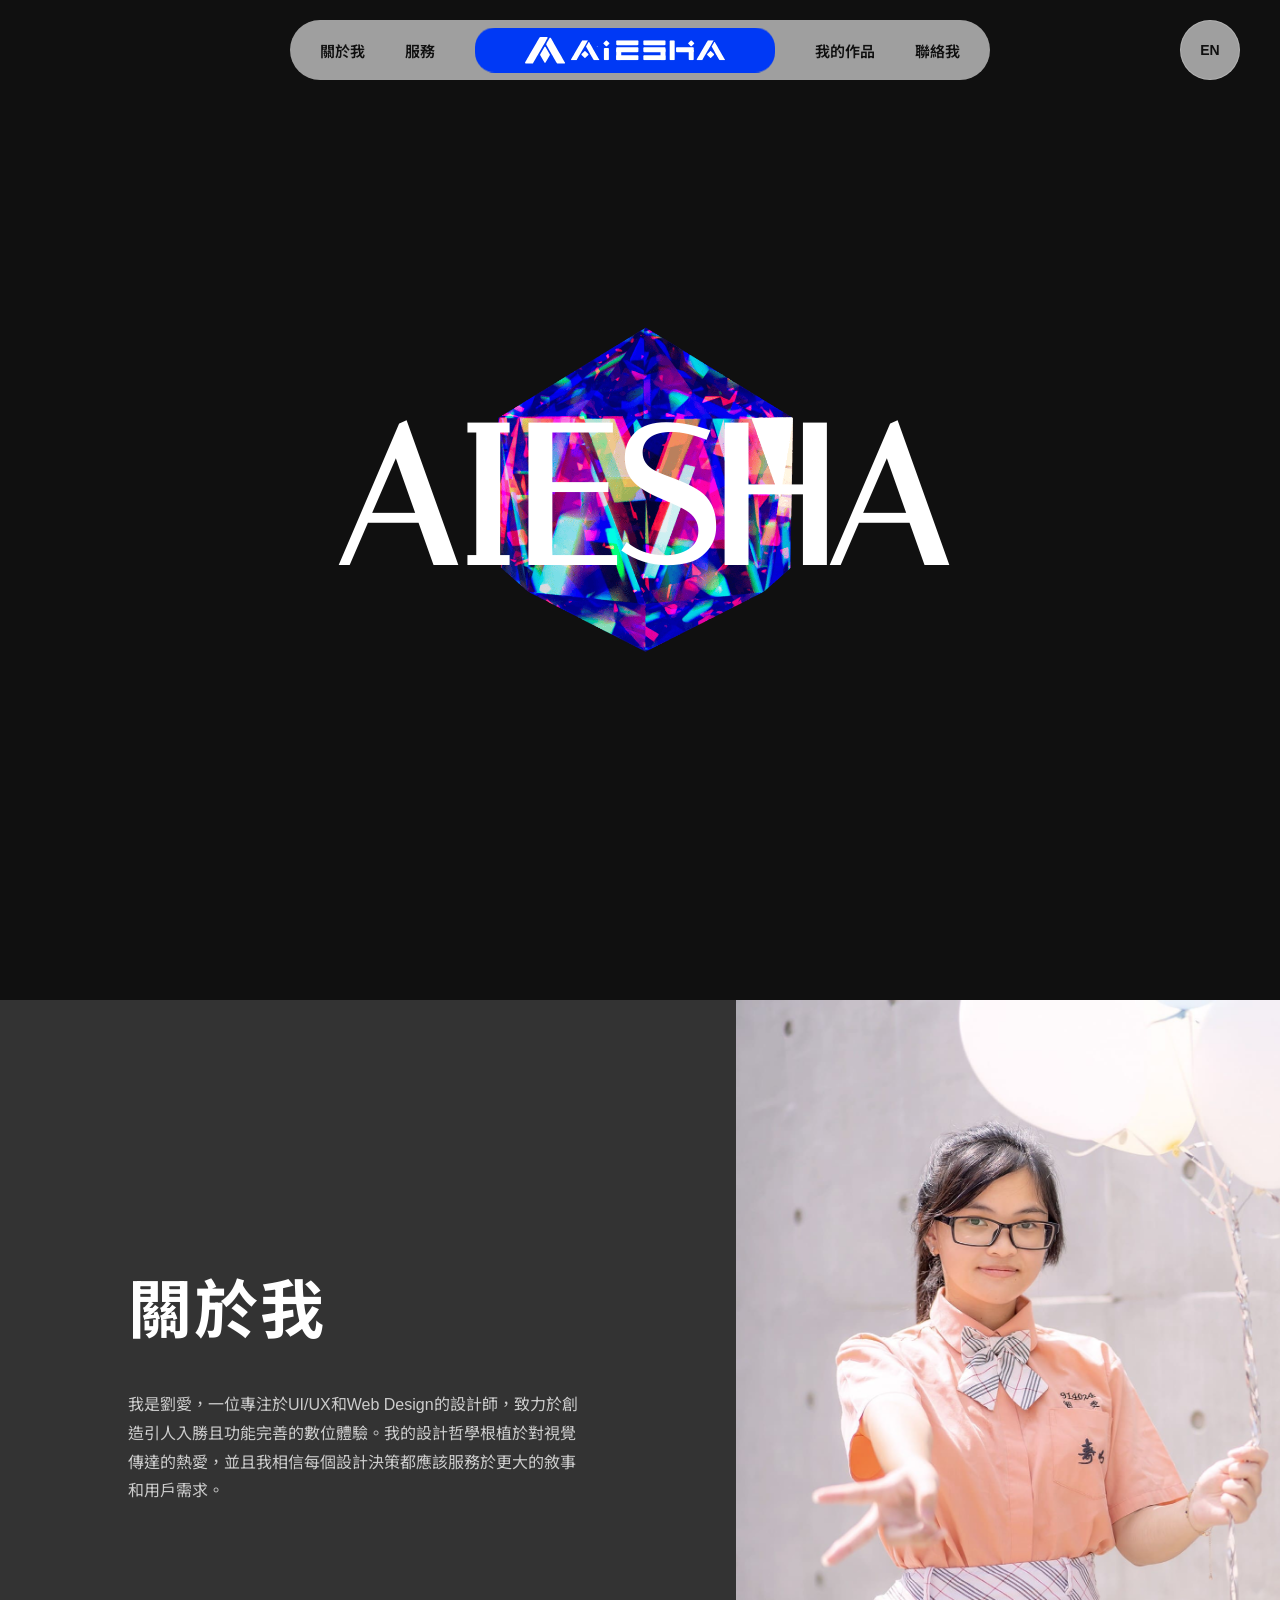
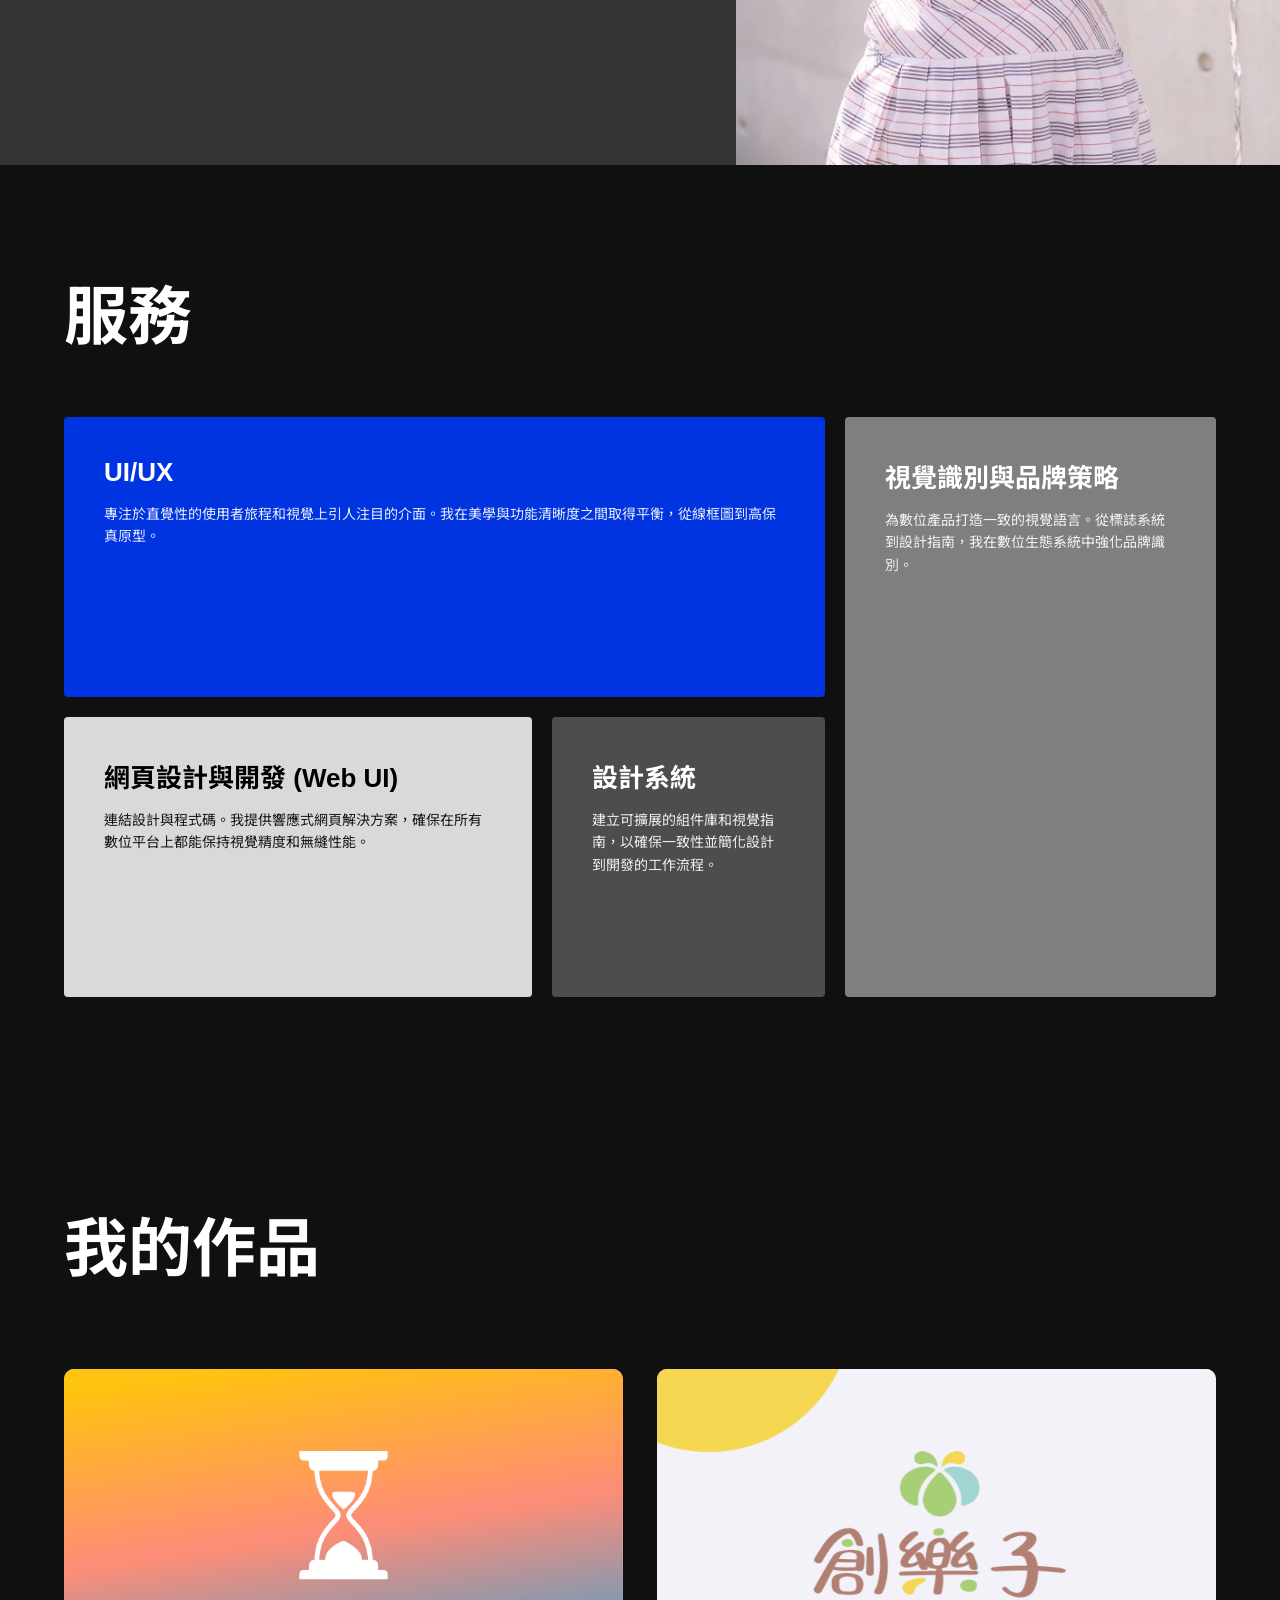
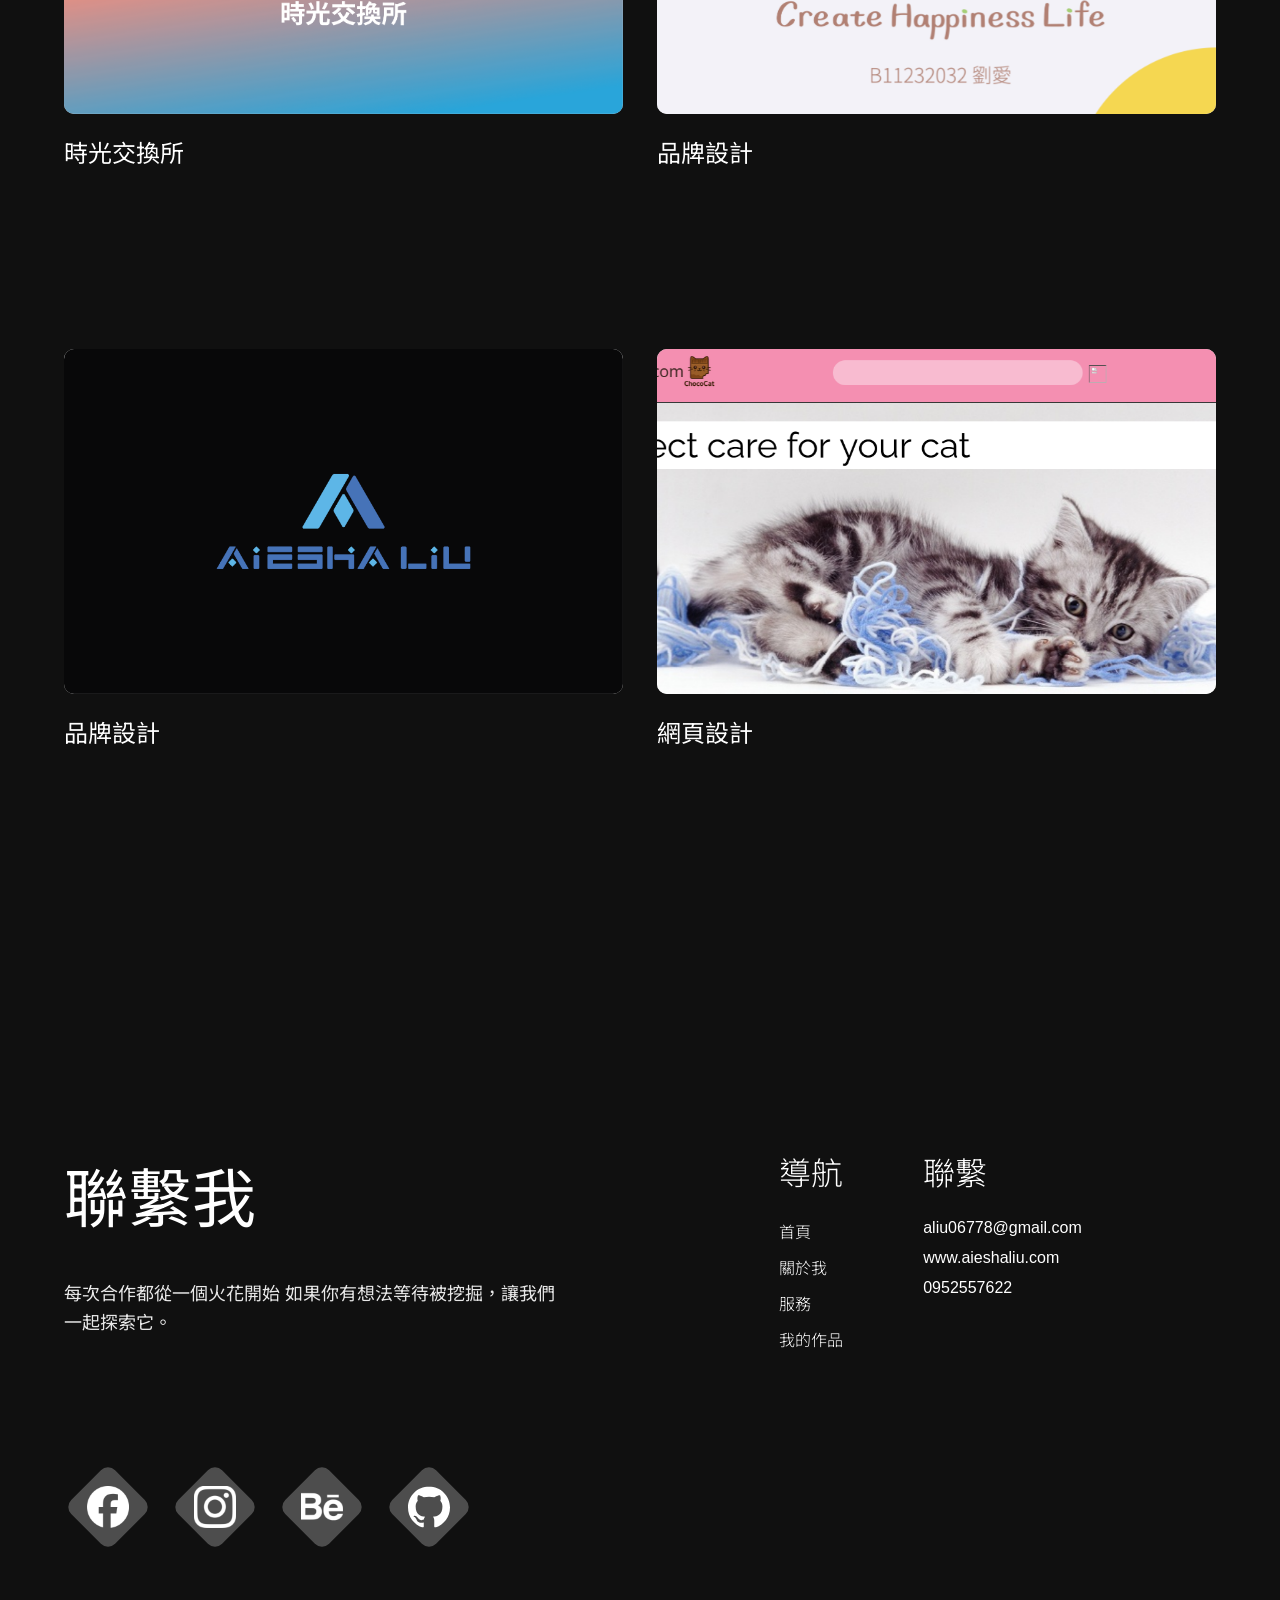
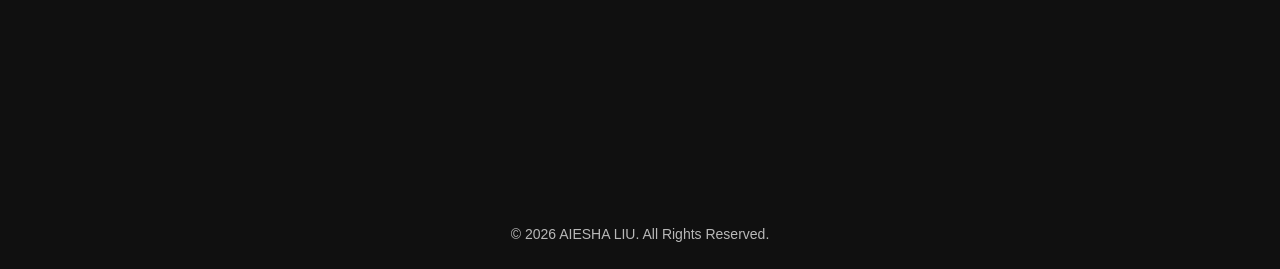
==== index.html @ 7120a10a "Progress Update 2026-03-06 Refined header layout and navigation structure.  Optimized language switc" ====
<!DOCTYPE html>
<html lang="zh-Hant">
<head>
    <meta charset="UTF-8">
    <meta name="viewport" content="width=device-width, initial-scale=1.0">
    <title>AIESHA | 個人作品集</title>
    <link rel="stylesheet" href="style.css">
    <link href="https://fonts.googleapis.com/css2?family=Italiana&display=swap" rel="stylesheet">
</head>
<body>

<header class="header-wrapper">
    <div class="navbar-container">
        <nav class="navbar">
            <div id="nav-indicator"></div>
            <div class="nav-group left">
                <a href="#about" class="nav-link lang-en">About Me</a>
                <a href="#about" class="nav-link lang-zh">關於我</a> 

                <a href="#service" class="nav-link lang-en">Service</a>
                <a href="#service" class="nav-link lang-zh">服務</a>
            </div>

            <div id="logo-button" class="nav-logo">
                <div class="logo-box">
                    <img src="assets/logo.svg" alt="AIESHA Logo" class="main-logo">
                </div>
            </div>
            <div class="nav-group right">
                <a href="#my-work" class="nav-link lang-en">My Work</a>
                <a href="#my-work" class="nav-link lang-zh">我的作品</a>

                <a href="#contact" class="nav-link lang-en">Contact</a>
                <a href="#contact" class="nav-link lang-zh">聯絡我</a>
            </div>
        </nav>
    </div>

</header>

    <div class="lang-btn-container">
        <button id="lang-switch" class="lang-btn">EN</button>
    </div>

    <section id="home" class="hero">
        <div class="hero-container">
            <div class="hero-image-wrapper">
            <video class="hero-img" autoplay loop muted playsinline poster="assets/01_1.0001.png">
                    <source src="assets/01_2.mp4" type="video/mp4">
                    您的瀏覽器不支援影片播放。
            </video>
        </div>
            <h1 class="hero-title">AIESHA</h1>
        </div>
    </section>

<section id="about" class="about-section">
    <div class="about-container">
        <div class="about-content">
            <h2 class="about-title">
                <span class="lang-zh">關於我</span>
                <span class="lang-en">About Me</span>
            </h2>
            <p class="about-description">
                <span class="lang-zh">
                    我是劉愛，一位專注於UI/UX和Web Design的設計師，致力於創造引人入勝且功能完善的數位體驗。我的設計哲學根植於對視覺傳達的熱愛，並且我相信每個設計決策都應該服務於更大的敘事和用戶需求。
                </span>
                <span class="lang-en">
                With a background in Visual Communication, I view design as a process of excavation: uncovering clarity and potential layer by layer. I specialize in bridging the gap between aesthetics and digital functionality. My focus lies in UI/UX and Web Design, where I leverage my visual expertise to transform complex ideas into intuitive, interactive, and meaningful digital experiences.
                </span>
            </p>
        </div>
        
        <div class="about-image">
            <img src="assets/portrait.jpg" alt="Aiesha Portrait">
        </div>
    </div>
</section>

<section id="service" class="service-section">
    <div class="service-container">
        <h2 class="service-main-title lang-en">SERVICE</h2>
        <h2 class="service-main-title lang-zh">服務</h2>

        <div class="service-grid">
            <div class="service-card card-blue">
                <h3 class="lang-en">UI/UX</h3>
                <h3 class="lang-zh">UI/UX</h3>
                <p class="lang-en">Focusing on intuitive user journeys and visually striking interfaces. I balance aesthetics with functional clarity, moving from wireframes to high-fidelity prototypes.</p>
                <p class="lang-zh">專注於直覺性的使用者旅程和視覺上引人注目的介面。我在美學與功能清晰度之間取得平衡，從線框圖到高保真原型。</p>
            </div>

            <div class="service-card card-tall-gray">
                <h3 class="lang-en">Visual Identity & Brand Strategy</h3>
                <h3 class="lang-zh">視覺識別與品牌策略</h3>
                <p class="lang-en">Crafting cohesive visual languages for digital products. From logo systems to design guides, I strengthen brand identity within the digital ecosystem.</p>
                <p class="lang-zh">為數位產品打造一致的視覺語言。從標誌系統到設計指南，我在數位生態系統中強化品牌識別。</p>
            </div>

            <div class="service-card card-light-gray">
                <h3 class="lang-en">Web Design & Development (Web UI)</h3>
                <h3 class="lang-zh">網頁設計與開發 (Web UI)</h3>
                <p class="lang-en">Bridging design and code. I provide responsive web solutions that ensure visual precision and seamless performance across all digital platforms.</p>
                <p class="lang-zh">連結設計與程式碼。我提供響應式網頁解決方案，確保在所有數位平台上都能保持視覺精度和無縫性能。</p>
            </div>

            <div class="service-card card-dark-gray">
                <h3 class="lang-en">Design Systems</h3>
                <h3 class="lang-zh">設計系統</h3>
                <p class="lang-en">Building scalable component libraries and visual guides to ensure consistency and streamline design-to-development workflows.</p>
                <p class="lang-zh">建立可擴展的組件庫和視覺指南，以確保一致性並簡化設計到開發的工作流程。</p>
            </div>
        </div>
    </div>
</section>

    <section id="my-work" class="work-section">
    <div class="work-container">
        <h2 class="work-main-title lang-en">MY WORK</h2>
        <h2 class="work-main-title lang-zh">我的作品</h2>

    <div class="work-grid">
        <div class="work-item">
            <a href="project-detail.html" class="work-link">
                <div class="work-image-box">
                    <img src="assets/p_1/project1.png" alt="Project 1">
                    <div class="work-overlay lang-en">View Project</div>
                    <div class="work-overlay lang-zh">查看項目</div>
                </div>
            </a>
            <p class="work-info lang-en">(EN)</p>
            <p class="work-info lang-zh">時光交換所</p>
        </div>

        <div class="work-item">
            <a href="project-detail-2.html" class="work-link">
                <div class="work-image-box">
                    <img src="assets/p_2/project2.png" alt="Project 2">
                    <div class="work-overlay lang-en">View Project</div>
                    <div class="work-overlay lang-zh">查看項目</div>
                </div>
            </a>
            <p class="work-info lang-en">Brand Design</p>
            <p class="work-info lang-zh">品牌設計</p>
        </div>

        <div class="work-item">
            <a href="project-detail-3.html" class="work-link">
                <div class="work-image-box">
                    <img src="assets/p_3/project3.png" alt="Project 3">
                    <div class="work-overlay lang-en">View Project</div>
                    <div class="work-overlay lang-zh">查看項目</div>
                </div>
            </a>
            <p class="work-info lang-en">Brand Design</p>
            <p class="work-info lang-zh">品牌設計</p>
        </div>

        <div class="work-item">
            <a href="project-detail-4.html" class="work-link">
                <div class="work-image-box">
                    <img src="assets/chococat/project4.png" alt="Project 4">
                    <div class="work-overlay lang-en">View Project</div>
                    <div class="work-overlay lang-zh">查看項目</div>
                </div>
            </a>
            <p class="work-info lang-en">Web Design</p>
            <p class="work-info lang-zh">網頁設計</p>
        </div>
    
    </div>

        <div class="see-more-container">
            <a href="my-work.html" class="see-more-btn lang-en">See More</a>
            <a href="my-work.html" class="see-more-btn lang-zh">查看更多</a>
        </div>
    </div>
</section>

<section class="contact-section" id="contact">
    <div class="contact-container">
        <div class="contact-main">
            <h2 class="contact-title lang-en">CONTACT ME</h2>
            <h2 class="contact-title lang-zh">聯繫我</h2>
            <p class="contact-spark lang-en">
                Every collaboration begins with a spark
                if you have an idea waiting to be unearthed, let’s explore it together.
            </p>
            <p class="contact-spark lang-zh">
            每次合作都從一個火花開始
            如果你有想法等待被挖掘，讓我們一起探索它。
            </p>
        </div>

        <div class="contact-info-grid">
            <div class="info-group">
                <h3 class="lang-en">Navigation</h3>
                <h3 class="lang-zh">導航</h3>
                <ul>
                    <li><a href="#home" class="lang-en">Home</a></li>
                    <li><a href="#home" class="lang-zh">首頁</a></li>
                    <li><a href="#about" class="lang-en">About Me</a></li>
                    <li><a href="#about" class="lang-zh">關於我</a></li>
                    <li><a href="#service" class="lang-en">Services</a></li>
                    <li><a href="#service" class="lang-zh">服務</a></li>
                    <li><a href="#my-work" class="lang-en">My Work</a></li>
                    <li><a href="#my-work" class="lang-zh">我的作品</a></li>
                </ul>
            </div>
            <div class="info-group">
                <h3 class="lang-en">Contact</h3>
                <h3 class="lang-zh">聯繫</h3>
                <p>aliu06778@gmail.com</p>
                <p>www.aieshaliu.com</p>
                <p>0952557622</p>
            </div>
        </div>

        <div class="social-icons">
            <a href="https://www.facebook.com/liu.aiesha" target="_blank" rel="noopener noreferrer" class="social-item">
                <div class="diamond-bg"></div>
                <img src="assets/fb-icon.svg" alt="FB">
            </a>
            <a href="https://www.instagram.com/lulumin08112005/" target="_blank" rel="noopener noreferrer" class="social-item">
                <div class="diamond-bg"></div>
                <img src="assets/ig-icon.svg" alt="IG">
            </a>
            <a href="https://www.behance.net/aliu06778ceef" target="_blank" rel="noopener noreferrer" class="social-item">
                <div class="diamond-bg"></div>
                <img src="assets/behance-icon.svg" alt="Behance">
            </a>
            <a href="https://github.com/lulumin3327" target="_blank" rel="noopener noreferrer" class="social-item">
                <div class="diamond-bg"></div>
                <img src="assets/github-icon.svg" alt="GitHub">
            </a>
        </div>
    </div> </section>

<footer class="footer-section">
    <div class="footer-content">
        <p>© 2026 AIESHA LIU. All Rights Reserved.</p>
    </div>
</footer>

<script src="script.js"></script>

<link href="https://fonts.googleapis.com/css2?family=Italiana&family=Noto+Sans+TC:wght@400;700&display=swap" rel="stylesheet">

</body>
</html>
---- style.css ----
/* 基礎重設 */
* {
    margin: 0;
    padding: 0;
    box-sizing: border-box;
}

body {
    background-color: #101010;
    font-family: 'Arial', 'Noto Sans TC', sans-serif;
    overflow-x: hidden;
}

h2{
    font-size: 48px; /* 修改為你想要的大小 */
    color: white;
    padding: 40px 0;
    font-family: 'Italiana', 'Noto Sans TC', serif;
    text-transform: uppercase; /* 視需求決定是否轉為大寫 */
}

/* 1. 基礎語言隱藏（加上 !important 確保不被後續 layout 影響） */
.lang-en, .lang-zh { 
    display: none !important; 
}

/* 2. 預設模式（非英文模式）：顯示中文 */
body:not(.en-mode) .lang-zh { 
    display: block !important; 
}
/* 如果是 flex 容器（如 overlay），需特別指定 */
body:not(.en-mode) .work-overlay.lang-zh { 
    display: flex !important; 
}

/* 3. 英文模式：顯示英文 */
body.en-mode .lang-en { 
    display: block !important; 
}
/* 如果是 flex 容器（如 overlay），需特別指定 */
body.en-mode .work-overlay.lang-en { 
    display: flex !important; 
}

/* Header 樣式 */
.navbar {
    position: relative;
    display: flex;
    align-items: center;
    justify-content: space-between; /* 改為兩端對齊 */
    width: 100%;
    padding: 0 20px;
}

/* 讓整體 header 區域固定在頂部 */
.header-wrapper {
    position: fixed;
    top: 20px;
    left: 0;
    width: 100%;
    z-index: 1000;
    pointer-events: none; /* 讓容器不阻擋下方點擊，內層元件再開回來 */
    display: flex;
    justify-content: center; /* 讓主選單置中 */
    align-items: center;
    padding: 0 40px; /* 左右留間距 */
}

/* 主選單容器 */
.navbar-container {
    pointer-events: auto; /* 開啟點擊 */
    width: fit-content; /* 寬度根據內容自適應 */
    min-width: 700px;   /* 設定一個最小寬度防止太擠 */
    max-width: 900px;
    height: 60px;
    background: rgba(255, 255, 255, 0.6);
    backdrop-filter: blur(15px);
    -webkit-backdrop-filter: blur(15px);
    border-radius: 30px;
    display: flex;
    justify-content: center;
    align-items: center;
}

.nav-group {
    display: flex;
    align-items: center;
    gap: 20px
}

.nav-group.right {
    justify-content: center; /* 右側組靠中間對齊 */
}

.nav-group.left {
    justify-content: center; 
}

.nav-link, .logo-text {
    position: relative;
    z-index: 5; /* 提高層級，確保在藍色塊上面 */
    text-decoration: none;
    font-size: 15px;
    font-weight: 600;
    color: #101010; /* 預設為黑色 */
    transition: color 0.3s ease;
    white-space: nowrap;
    min-width: fit-content;
}

/* 修正文字偏上的問題 */
.nav-link {
    display: inline-flex;
    align-items: center;
    padding: 0 10px;      /* 增加一點點點擊範圍 */
    position: relative;
    z-index: 5;
    transition: color 0.3s ease, width 0.3s ease;
}

/*logo*/
/* 修正 LOGO 容器 */
.nav-logo {
    cursor: pointer;
    position: relative;
    padding: 0 40px;
    z-index: 2;
    display: flex;
    align-items: center;
    justify-content: center;
    flex: 0 0 auto; /* LOGO 不伸縮 */
}

.logo-text {
    font-family: 'Italiana', serif;
    color: white;
    font-size: 20px;
    z-index: 2;
    position: relative;
}

.logo-box {
    display: flex;
    align-items: center;
    justify-content: center;
}

.main-logo {
    width: 200px;  
    height: auto;  
    display: block;
    position: relative;
    z-index: 3;
    /* 預設維持深色或原本顏色 */
    filter: brightness(0) saturate(100%) invert(16%) sepia(89%) saturate(6053%) hue-rotate(231deg) brightness(98%) contrast(105%);
    transition: all 0.3s ease;
}

/* Active 狀態：維持純白 */
#logo-button.active .main-logo {
    filter: brightness(0) invert(1) !important; /* 變白色 */
}

/* 滑動長方形 (Selected Indicator) */
#nav-indicator {
    position: absolute;
    top: 50%;
    transform: translateY(-50%);
    height: 45px;
    background-color: #0039F5; 
    border-radius: 20px;
    z-index: 1; 
    transition: all 0.4s cubic-bezier(0.25, 1, 0.5, 1);
    will-change: left, width;
    pointer-events: none;
    display: block !important; /* 強制顯示 */
    opacity: 1;
}

/* 當被選中時，文字變白色才清晰 */
.nav-link.active, .nav-logo.active .logo-text {
    color: #ffffff !important; /* 強制變白 */
}

@media (max-width: 768px) {
    .header-wrapper {
        padding: 0 15px;
    }
    .navbar-container {
        min-width: unset;
        width: 80%;
    }
    .lang-btn-container {
        right: 15px;
        width: 50px;
        height: 50px;
    }
}

/* 獨立按鈕容器：定位在最右邊 */
.lang-btn-container {
    pointer-events: auto;
    position: fixed; /* 相對於 .header-wrapper 定位 */
    right: 40px;       /* 距離右側距離 */
    top: 20px;
    height: 60px;
    width: 60px;
    background: rgba(255, 255, 255, 0.6);
    backdrop-filter: blur(15px);
    -webkit-backdrop-filter: blur(15px);
    border-radius: 50%;
    display: flex;
    justify-content: center;
    align-items: center;
    transition: all 0.3s ease;
    z-index: 1100;
    border: 1px solid rgba(255, 255, 255, 0.2);
}

/* 按鈕樣式 */
.lang-btn {
    background: transparent; /* 背景透明，因為容器已有磨砂 */
    border: none;
    color: #101010;
    cursor: pointer;
    font-size: 14px;
    font-weight: 700;
    width: 100%;
    height: 100%;
    border-radius: 50%;
    transition: all 0.3s ease;
    z-index: 1101;
}

.lang-btn-container:hover {
    background: #0039F5;
}
.lang-btn-container:hover .lang-btn {
    color: white;
}

.hero {
    height: 1000px;
    display: flex;
    justify-content: center;
    align-items: center;
}

.hero-image-wrapper {
    width: 100%;
    display: flex;
    justify-content: center;
    align-items: center;
    /* overflow: hidden; 如果你想讓影片不要超出 862px 可以加這行 */
}

.hero-container {
    position: relative;
    width: 530px;
    text-align: center;
    display: flex;
    flex-direction: column;
    align-items: center;
    justify-content: center;
}

.hero-img {
    width: 100%;
    height: 100%;
    max-width: 530px;
    object-fit: cover;
    height: auto;
    display: block;
}

/* 提高圖片渲染性能 */
.work-image-box img {
    will-change: transform; /* 告訴瀏覽器準備進行動畫優化 */
}

.hero-title {
    position: absolute;
    top: 50%;
    left: 50%;
    transform: translate(-50%, -50%);
    z-index: 10;
    color: white;
    font-family: 'Italiana', 'Noto Sans TC', serif;
    font-size: clamp(80px, 15vw, 300px);
    pointer-events: none; /* 讓滑鼠點擊可以穿透文字 */
    white-space: nowrap; /* 文字不換行 */
}

.about-section {
    width: 100%;
    height: 765px;
    background-color: #333333;
    display: flex;
    justify-content: center;
    align-items: center;
    overflow: hidden;
}

.about-container {
    width: 100%;
    max-width: 1280px; 
    height: 100%;
    display: flex;
    align-items: center;
}

/* 左側文字區 */
.about-content {
    flex: 1;
    padding-left: 10%;
    padding-right: 5%;
    display: flex;
    flex-direction: column;
    justify-content: center;
    z-index: 2;
}

/* 覆寫全域 h2 在此處的樣式 */
.about-section h2.about-title {
    font-size: 64px;
    color: #ffffff;
    padding: 0; /* 移除全域的 100px padding */
    margin-bottom: 40px;
    letter-spacing: 2px;
}

.about-description {
    font-size: 16px;
    line-height: 1.8;
    color: #cccccc;
    max-width: 450px;
}

/* 右側圖片區 */
.about-image {
    flex: 1;
    height: 100%;
}

.about-image img {
    width: 100%;
    height: 100%;
    object-fit: cover; /* 確保圖片填滿右半部且不變形 */
    display: block;
}

/* 手機版響應式 */
@media (max-width: 1024px) {
    .about-section {
        height: auto;
        padding: 80px 0;
    }
    
    .about-container {
        flex-direction: column;
    }

    .about-content {
        padding: 0 40px;
        order: 2; /* 文字排到下面 */
        margin-top: 40px;
    }

    .about-image {
        width: 100%;
        height: 400px;
        order: 1; /* 圖片排到上面 */
    }
    
    .about-section h2.about-title {
        font-size: 48px;
    }
}
/* Service 區塊 - 使用 Grid 重新設計 */
.service-section {
    width: 100%;
    background-color: #101010;
    padding: 100px 5%; /* 使用百分比 padding 增加縮放彈性 */
}

.service-container {
    width: 100%;
    max-width: 1200px;
    margin: 0 auto;
}

.service-main-title {
    font-size: clamp(48px, 8vw, 64px); /* 字體大小隨螢幕自動縮放 */
    color: white;
    margin-bottom: 60px;
    padding: 0 !important;
}

/* 網格核心設定 */
.service-grid {
    display: grid;
    grid-template-columns: repeat(12, 1fr); /* 這裡原本寫錯了 */
    grid-template-areas: 
        "blue blue blue blue blue blue blue blue tall tall tall tall"
        "light light light light light dark dark dark tall tall tall tall";
    gap: 20px;
}

/* 卡片通用設定 */
.service-card {
    padding: 40px;
    color: white;
    min-height: 280px;
    display: flex;
    flex-direction: column;
    justify-content: flex-start;
    border-radius: 4px; /* 稍微加一點點圓角，視覺較不生硬 */
}

.service-card h3 {
    font-size: 26px;
    margin-bottom: 15px;
}

.service-card p {
    font-size: 14px;
    line-height: 1.6;
    opacity: 0.9;
}

/* 分配各卡片在網格中的位置 */
.card-blue { 
    grid-area: blue; 
    background-color: #0034e0; 
}
.card-tall-gray { 
    grid-area: tall; 
    background-color: #7f7f7f; 
}
.card-light-gray { 
    grid-area: light; 
    background-color: #d9d9d9; 
    color: #000; 
}
.card-light-gray h3 { color: #000; }

.card-dark-gray { 
    grid-area: dark; 
    background-color: #4d4d4d; 
}

/* --- 響應式設定 --- */

/* 平板模式：改為兩欄 */
@media (max-width: 1024px) {
    .service-grid {
        grid-template-areas: 
            "blue blue"
            "light dark"
            "tall tall";
        grid-template-columns: 1fr 1fr;
    }
}

/* 手機模式：改為單欄直排 */
@media (max-width: 768px) {
    .service-grid {
        display: flex;
        flex-direction: column;
    }
    .service-card {
        min-height: auto;
    }
}

/* My Work 區塊容器 */
.work-section {
    width: 100%;
    background-color: #101010;
    padding: 100px 0;
    min-height: 1440px;
    display: flex;
    justify-content: center;
}

.work-container {
    width: 90%;
    max-width: 1280px;
    display: flex;
    flex-direction: column;
}

.work-main-title {
    font-size: 64px;
    color: white;
    margin-bottom: 80px;
    padding: 0 !important; /* 確保不被全域 h2 影響 */
}

/* 作品網格 - 2x2 佈局 */
.work-grid {
    display: grid;
    grid-template-columns: repeat(2, 1fr); /* 兩列等寬 */
    gap: 180px 34px; /* 上下間距較大，左右間距較小 */
    margin-bottom: 100px;
}

.work-item {
    display: flex;
    flex-direction: column;
    gap: 20px;
}

/* 作品圖片容器 */
.work-image-box {
    position: relative;
    width: 100%;
    height: 345px;
    background-color: #d9d9d9;
    border-radius: 10px;
    overflow: hidden;
    cursor: pointer;
}

.work-image-box img {
    width: 100%;
    height: 100%;
    object-fit: cover;
    transition: transform 0.5s ease;
}

/* 懸停效果：圖片放大與遮罩出現 */
.work-image-box:hover img {
    transform: scale(1.1);
}

.work-overlay {
    position: absolute; /* 確保它覆蓋整個父容器 */
    top: 0;
    left: 0;
    width: 100%;
    height: 100%;
    background: rgba(0, 57, 245, 0.6); 
    color: white;
    
    /* 核心居中設定 */
    display: flex;
    justify-content: center;
    align-items: center;
    
    font-size: 20px;
    font-weight: 600;
    opacity: 0;
    transition: opacity 0.3s ease;
    pointer-events: none; /* 避免文字干擾滑鼠點擊 */
}

.work-image-box:hover .work-overlay {
    opacity: 1;
}

/* 作品文字資訊 */
.work-info {
    font-family: 'Inter', 'Noto Sans TC', sans-serif;
    font-size: 24px;
    color: white;
}

/* See More 按鈕樣式 */
.see-more-container {
    display: none; /* 未來有更多作品時才顯示按鈕 display: flex */
    justify-content: center;
    margin-top: 50px;
}

.see-more-btn {
    display: inline-block;
    width: 301px;
    height: 58px;
    background-color: #0039f5;
    color: white;
    text-align: center;
    line-height: 58px;
    text-decoration: none;
    font-family: 'Inter', 'Noto Sans TC', sans-serif;
    font-size: 26px;
    border-radius: 10px;
    transition: background-color 0.3s ease, transform 0.2s ease;
}

.see-more-btn:hover {
    background-color: #002dbb;
    transform: translateY(-5px);
}

/* 響應式：手機版變單列 */
@media (max-width: 1024px) {
    .work-grid {
        grid-template-columns: 1fr;
        gap: 60px;
    }
    
    .work-image-box {
        height: 250px;
    }
}

/* 子頁面背景 */
.subpage-body {
    background-color: #101010;
    margin: 0;
    padding: 0;
}

.portfolio-page {
    padding: 150px 0 100px; /* 預留 Navbar 空間 */
}

.container {
    width: 90%;
    max-width: 1200px;
    margin: 0 auto;
}

.page-title {
    font-family: 'Italiana', serif;
    font-size: 64px;
    color: white;
    margin-bottom: 60px;
    text-transform: uppercase;
}

/* 核心網格系統 */
.portfolio-grid {
    display: grid;
    grid-template-columns: repeat(3, 1fr) !important; /* 強制三欄 */
    gap: 40px 20px;
    width: 100%;
}

.portfolio-item {
    display: flex;
    flex-direction: column;
}

.item-image-box {
    width: 100%;
    aspect-ratio: 16 / 11; /* 稍微扁一點的比例會讓視覺上覺得變小、變精緻 */
    background-color: #d9d9d9;
    border-radius: 10px;
    overflow: hidden;
    margin-bottom: 15px;
}

.item-image-box img {
    width: 100%;
    height: 100%;
    object-fit: cover;
    transition: transform 0.3s ease;
}

.item-image-box:hover img {
    transform: scale(1.05);
}

.item-info {
    font-family: 'Inter', 'Noto Sans TC', sans-serif;
    font-size: 18px; /* 從 24px 降到 18px，更適合三欄佈局 */
    color: white;
    margin: 0;
}

/* 響應式調整 */

/* 平板版 (Figma < 1280px) */
@media (max-width: 1279px) {
    .portfolio-grid {
        grid-template-columns: repeat(2, 1fr);
        gap: 70px 20px;
    } 
    
    .item-image-box {
        aspect-ratio: 620 / 403;
    }
}

/* 手機版 (Figma < 800px) */
@media (max-width: 799px) {
    .portfolio-grid {
        grid-template-columns: 1fr;
        gap: 50px;
    }
    .page-title {
        font-size: 40px;
        text-align: center;
    }

    .item-image-box {
        aspect-ratio: 310 / 206;
        border-radius: 7px;
    }

    .item-info {
        font-size: 15px;
        text-align: left;
    }
}

/* Contact Section 容器重設 */
.contact-section {
    width: 100%;
    min-height: 800px;
    background-color: #101010;
    padding: 120px 5%;
    display: flex;
    justify-content: center;
    align-items: center;
}

.contact-container {
    width: 100%;
    max-width: 1200px;
    display: grid;
    grid-template-columns: 1.5fr 1fr; /* 分為左側大文字，右側小資訊 */
    gap: 60px;
    position: relative;
}

/* 左側文字 */
.contact-title {
    font-size: 64px;
    font-weight: normal;
    color: white;
    margin-bottom: 40px;
    padding: 0 !important;
}

.contact-spark {
    font-size: 18px;
    line-height: 1.6;
    color: #ffffff;
    opacity: 0.9;
    max-width: 500px;
}

/* 右側導覽與資訊 */
.contact-info-grid {
    display: flex;
    gap: 80px;
}

.info-group h3 {
    font-size: 32px;
    font-weight: 300;
    color: white;
    margin-bottom: 25px;
}

.info-group ul {
    list-style: none;
}

.info-group p, .info-group li {
    font-size: 16px;
    color: white;
    margin-bottom: 12px;
    font-weight: 300;
}

.info-group a {
    color: white;
    text-decoration: none;
    transition: color 0.3s;
}

.info-group a:hover {
    color: #0039F5;
}

/* 社群圖標區 (Frame 6) */
.social-icons {
    grid-column: 1 / -1; /* 橫跨整行 */
    display: flex;
    gap: 20px;
    margin-top: 40px;
}

.social-item {
    position: relative;
    width: 87px;
    height: 87px;
    display: flex;
    align-items: center;
    justify-content: center;
    text-decoration: none;
}

/* 鑽石背景設計 */
.diamond-bg {
    position: absolute;
    width: 62px;
    height: 62px;
    background-color: #4d4d4d;
    border-radius: 10px;
    transform: rotate(45deg);
    transition: background-color 0.3s, transform 0.3s;
    z-index: 1;
}

.social-item img, .social-item svg {
    position: relative;
    z-index: 2;
    width: 42px;
    height: 42px;
}

.social-item:hover .diamond-bg {
    background-color: #0039F5;
    transform: rotate(45deg) scale(1.1);
}

/* --- 響應式設定 --- */

/* 平板 (1024px 以下) */
@media (max-width: 1024px) {
    .contact-container {
        grid-template-columns: 1fr;
    }
    .contact-info-grid {
        gap: 40px;
    }
}

/* 手機 (800px 以下) */
@media (max-width: 800px) {
    .contact-title {
        font-size: 40px;
    }
    .contact-info-grid {
        flex-direction: column;
        gap: 40px;
    }
    .social-icons {
        justify-content: center;
    }
}

.footer-section {
    height: 70px;
    background: #101010;
    color: white;
    
    /* 核心修改：啟動 Flexbox 並設定對齊 */
    display: flex;           /* 必須啟動此行 */
    justify-content: center; /* 水平置中 */
    align-items: center;     /* 垂直置中 */
    
    margin-top: 50px;        /* 建議只設定 top，避免影響寬度 */
    width: 100%;             /* 確保寬度撐滿，文字才好置中 */
}

.footer-content p {
    font-size: 14px;
    opacity: 0.7;
    margin: 0;               /* 移除 p 標籤預設的上下間距 */
}

/* 手機版響應式 */
@media (max-width: 800px) {
    .hero-title {
        font-size: 94px;
    }
}


/* 作品詳情頁專屬樣式 */
.detail-page {
    padding-top: 120px;
    background-color: #101010;
}

.detail-header {
    padding: 60px 0;
    color: white;
}

.detail-header .container {
    width: 85%; /* 這裡控制標題的縮排 */
    max-width: 1100px;
    margin: 0 auto 40px auto;
}

.detail-title {
    font-family: 'Italiana', serif;
    font-size: 48px; /* 調大一點點更有張力 */
    color: white;
}

.detail-meta {
    display: flex;
    gap: 50px;
    margin-bottom: 40px;
}

.meta-item span {
    color: #0039F5; /* 品牌藍 */
    font-size: 14px;
    text-transform: uppercase;
    display: block;
    margin-bottom: 5px;
}

.meta-item p {
    font-size: 18px;
    font-weight: 300;
}

.detail-gallery {
    width: 100%;
    margin-bottom: 60px; /* 與下方文字的間距 */
}

.gallery-container {
    width: 85%;      /* 控制圖片佔螢幕的寬度，你可以改成 80% 或更小 */
    max-width: 1100px; /* 限制最大寬度，避免在大螢幕上太巨大 */
    margin: 0 auto;  /* 置中 */
    display: flex;
    flex-direction: column;
    line-height: 0;
}

.gallery-container img {
    width: 100%;
    height: auto;
    display: block;
    margin: 0;
}

.app-image {
    width: 260px;
    max-height: 560px;
    background-color: #000;
    
    object-fit: contain;
    border-radius: 24px;
    border: 6px solid #222;
    box-shadow: 0 20px 40px rgba(0, 0, 0, 0.4);
    transition: transform 0.3s ease;
}

.app-grid {
    display: flex;
    flex-wrap: wrap;
    gap: 30px;
    justify-content: center;
    align-items: flex-start;
    padding: 20px;
}
.app-image.long-screen {
    width: 260px;
    height: auto;
    max-height: none;
    object-fit: contain;
    border-radius: 24px;
    border: 6px solid #222;
    display: block;
}

.app-image:hover {
    transform: translateY(-10px);
}

.detail-info-bottom .container {
    width: 85%;
    max-width: 1100px;
    margin: 0 auto;
}

.detail-info-bottom {
    padding: 40px 0;
    color: white;
}

.detail-meta {
    display: flex;
    gap: 60px;
    margin-bottom: 30px;
}

.meta-item span {
    color: #0039F5;
    font-size: 12px;
    letter-spacing: 1px;
    text-transform: uppercase;
    margin-bottom: 8px;
    display: block;
}

.meta-item p {
    font-size: 18px;
    font-weight: 300;
}

/* 底部按鈕 */
.detail-footer {
    padding: 100px 0;
    text-align: center;
}

.detail-description {
    font-size: 16px;
    line-height: 1.8;
    max-width: 600px;
    color: #aaaaaa;
}

.back-to-work {
    color: white;
    text-decoration: none;
    font-family: 'Inter', 'Noto Sans TC', sans-serif;
    border: 1px solid #ffffff;
    padding: 15px 40px;
    border-radius: 30px;
    transition: all 0.3s;
}

.back-to-work:hover {
    background-color: #0039F5;
    border-color: #0039F5;
}

/* 移除超連結預設底線並確保顏色正確 */
.work-link {
    text-decoration: none;
    color: inherit;
    display: block; /* 整個區域都可點擊 */
}

/* 確保圖片縮放效果依然有效 */
.work-link:hover .work-image-box img {
    transform: scale(1.1);
}

.work-link:hover .work-overlay {
    opacity: 1;
}

/* 響應式 */
@media (max-width: 768px) {
    .gallery-container, .detail-header .container, .detail-info-bottom .container {
        width: 90%; /* 手機版佔寬一點 */
    }
    .detail-meta {
        flex-direction: column;
        gap: 20px;
    }
}
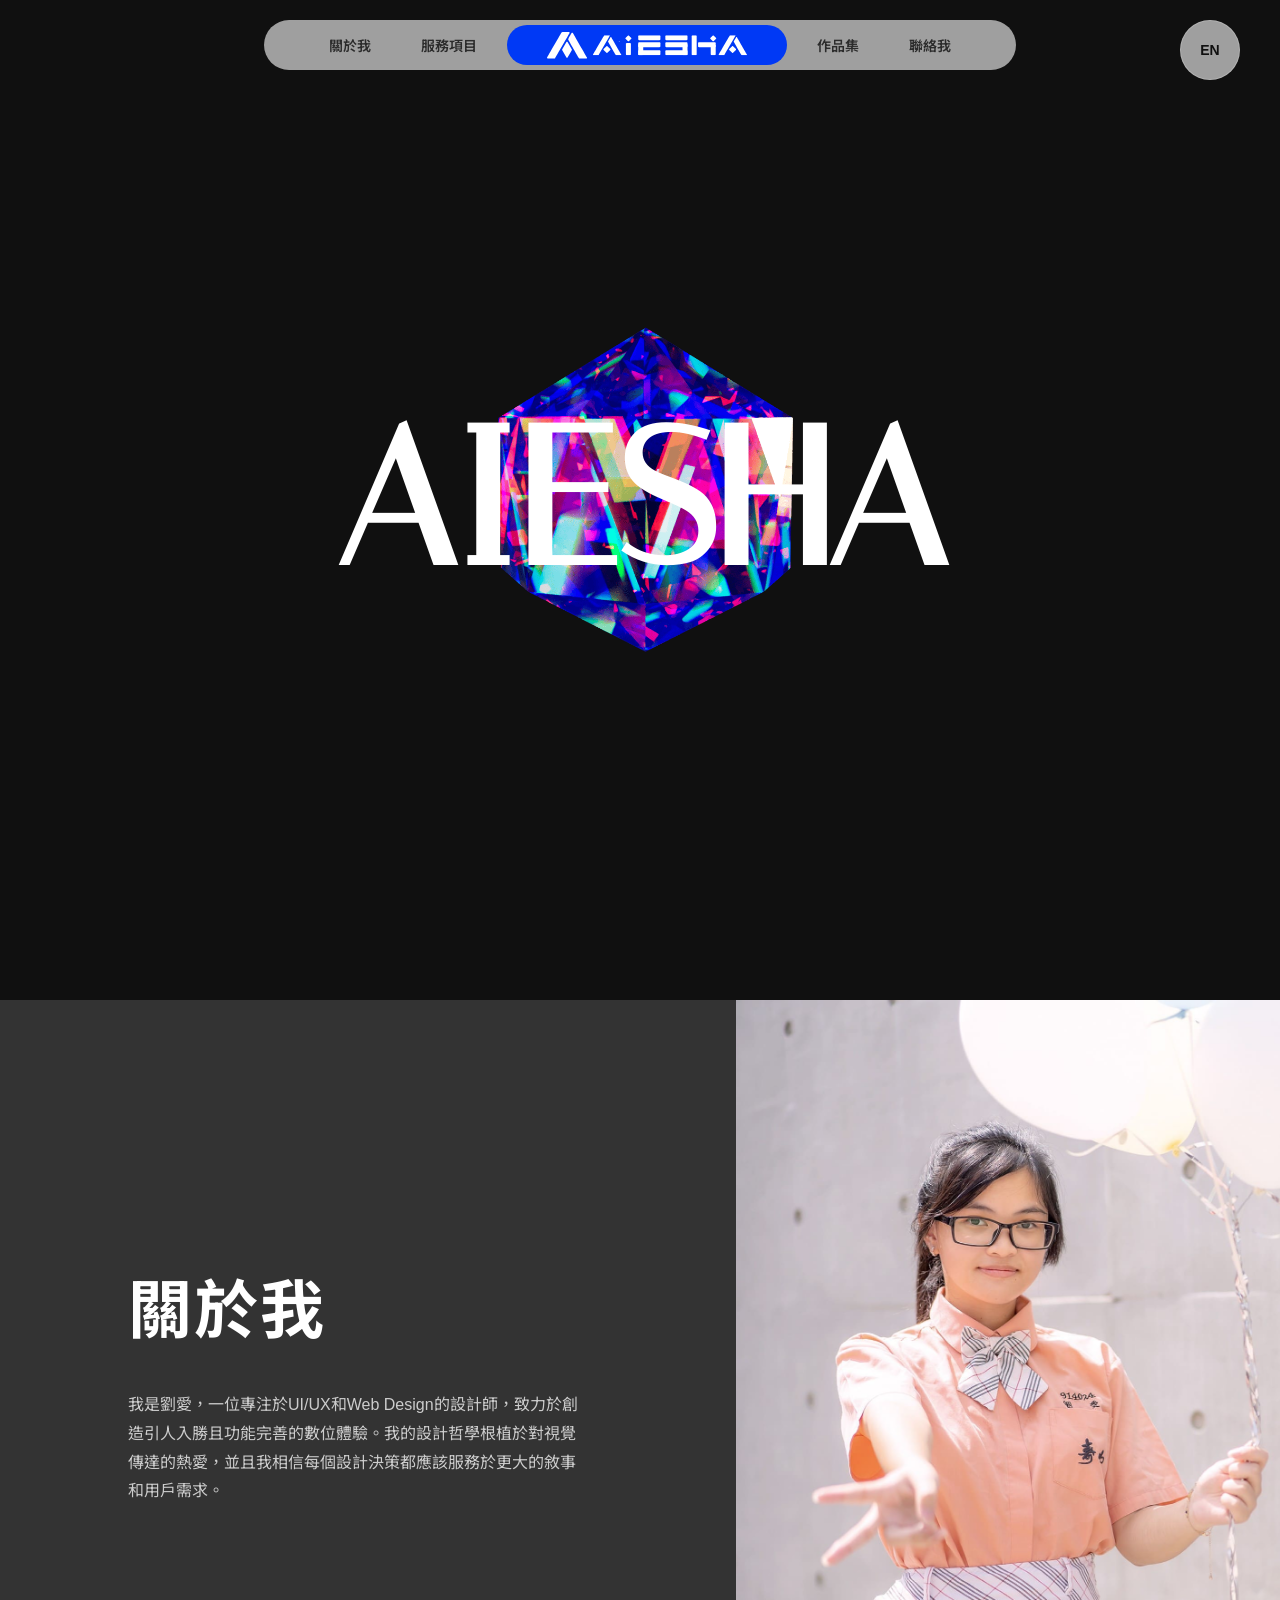
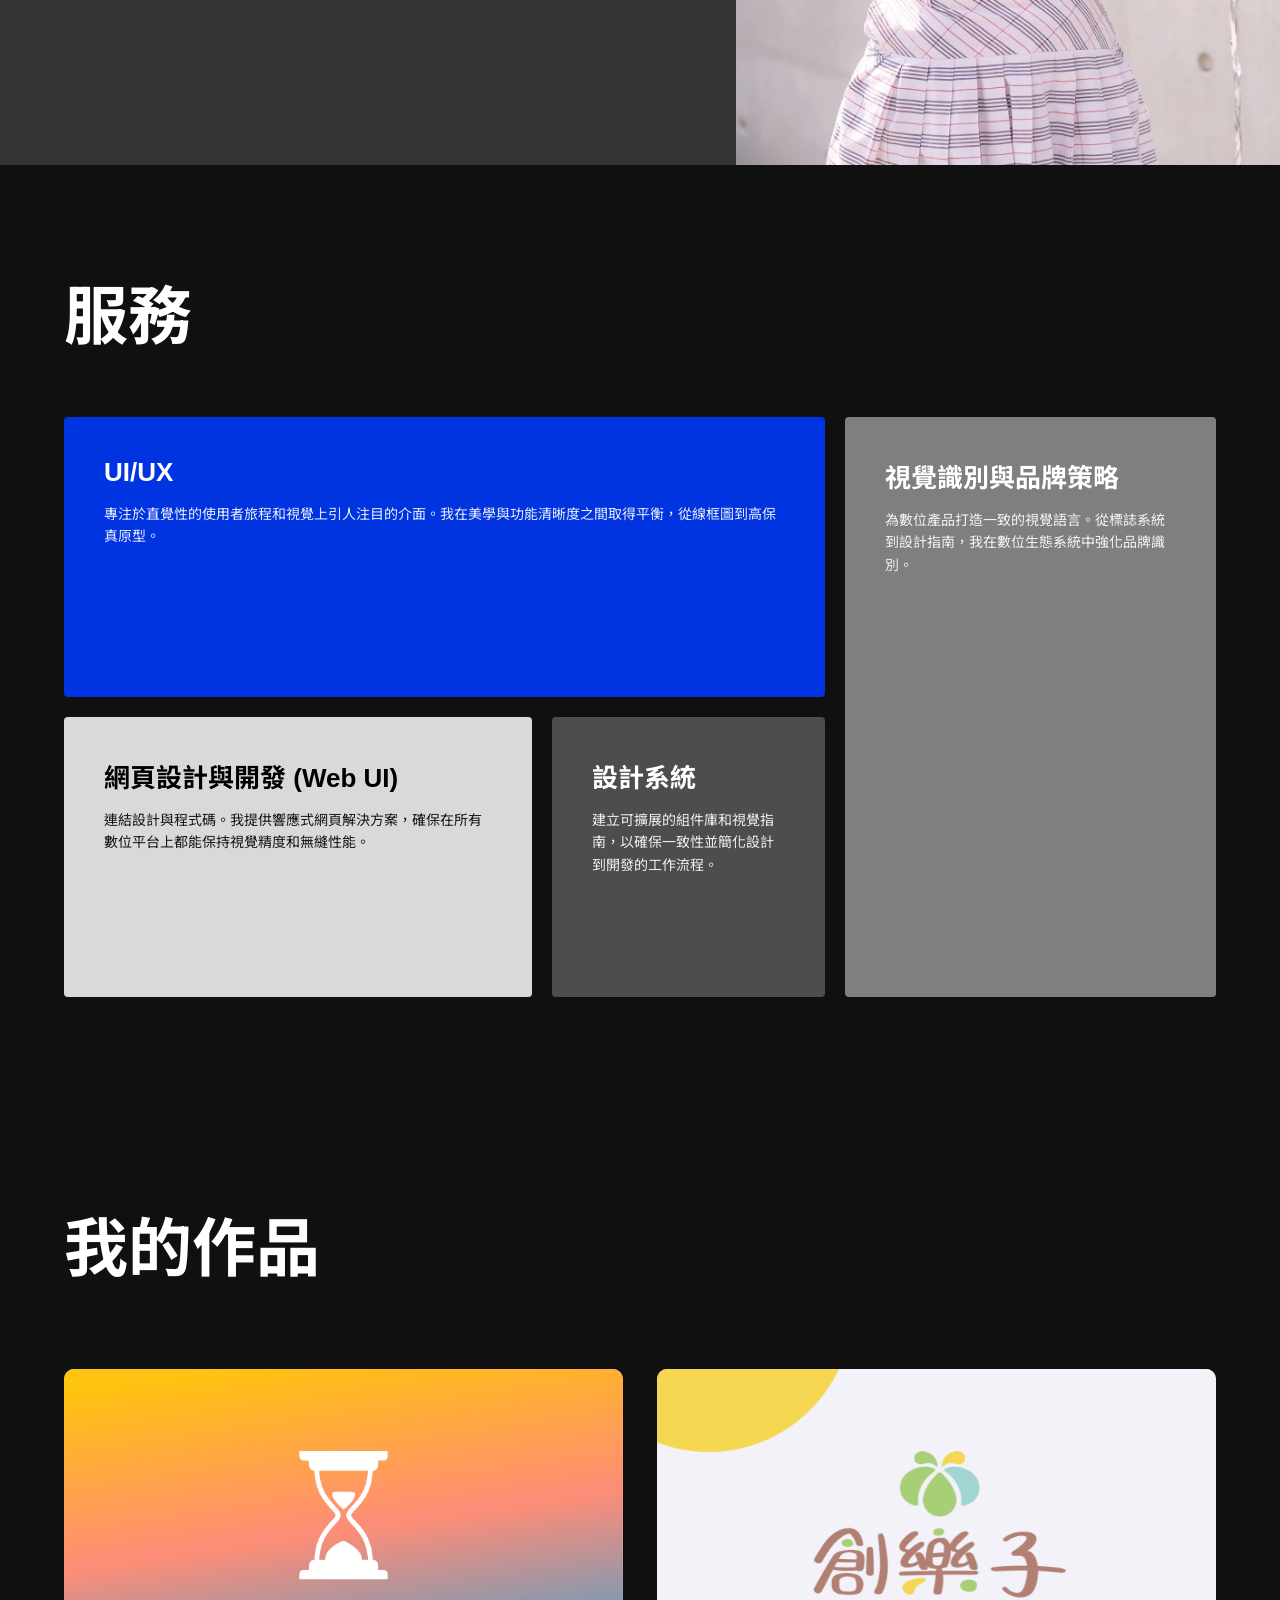
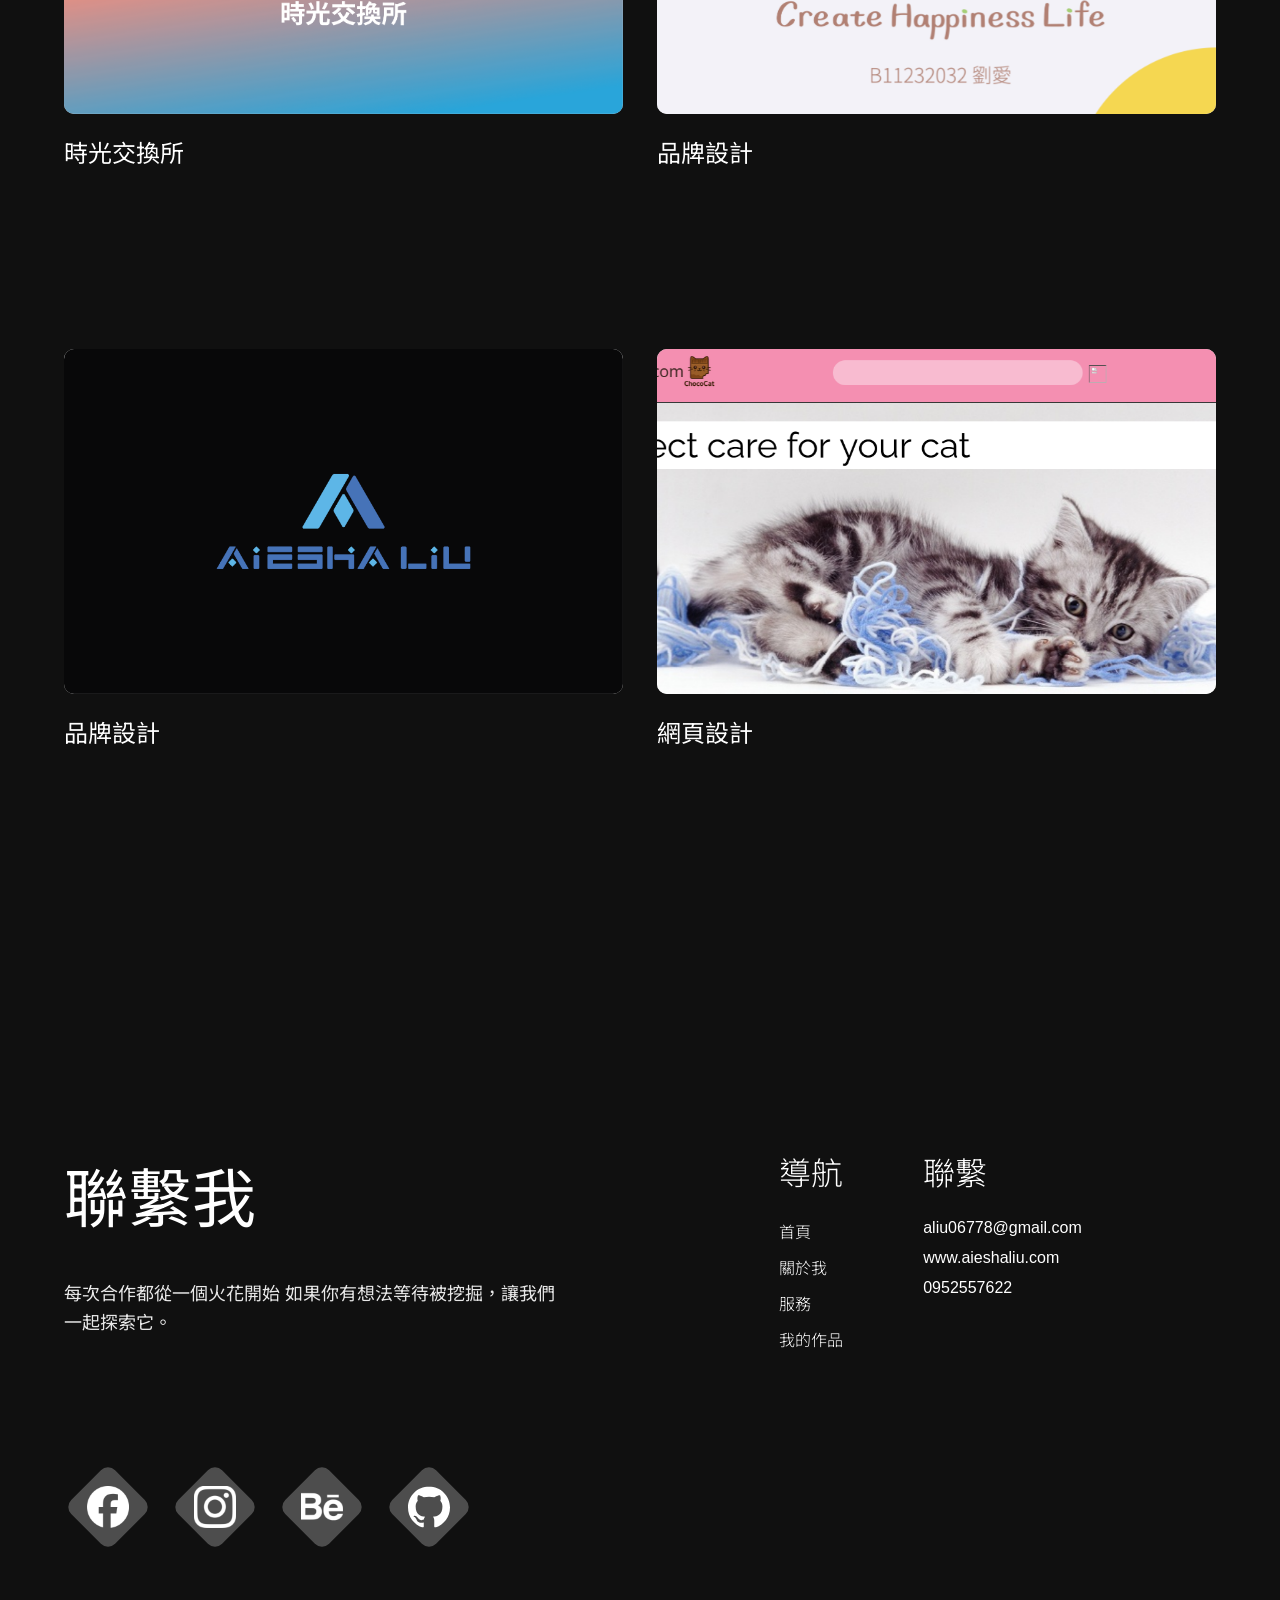
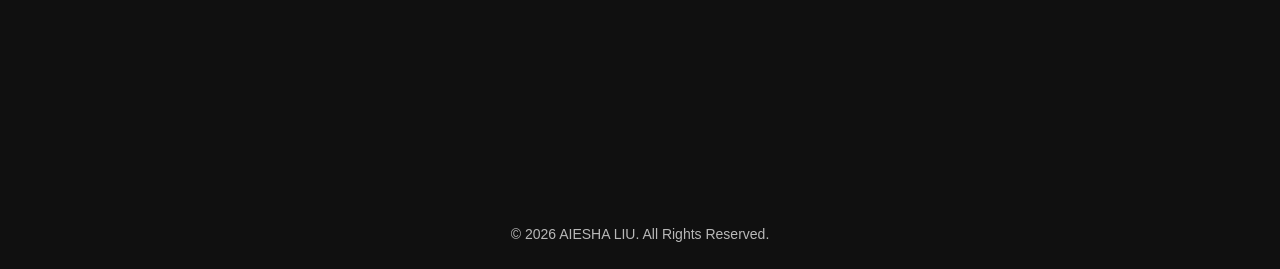
==== commit 788beae7: "RWD" ====
--- a/index.html
+++ b/index.html
@@ -13,29 +13,34 @@
     <div class="navbar-container">
         <nav class="navbar">
             <div id="nav-indicator"></div>
+
             <div class="nav-group left">
-                <a href="#about" class="nav-link lang-en">About Me</a>
-                <a href="#about" class="nav-link lang-zh">關於我</a> 
-
-                <a href="#service" class="nav-link lang-en">Service</a>
-                <a href="#service" class="nav-link lang-zh">服務</a>
-            </div>
-
-            <div id="logo-button" class="nav-logo">
-                <div class="logo-box">
-                    <img src="assets/logo.svg" alt="AIESHA Logo" class="main-logo">
-                </div>
-            </div>
+                <a href="#about" class="nav-link">
+                    <span class="lang-en">About Me</span>
+                    <span class="lang-zh">關於我</span>
+                </a>
+                <a href="#service" class="nav-link">
+                    <span class="lang-en">Service</span>
+                    <span class="lang-zh">服務項目</span>
+                </a>
+            </div>
+
+            <a href="#home" id="logo-button" class="nav-logo">
+                <img src="assets/logo.svg" alt="AIESHA Logo" class="main-logo">
+            </a>
+
             <div class="nav-group right">
-                <a href="#my-work" class="nav-link lang-en">My Work</a>
-                <a href="#my-work" class="nav-link lang-zh">我的作品</a>
-
-                <a href="#contact" class="nav-link lang-en">Contact</a>
-                <a href="#contact" class="nav-link lang-zh">聯絡我</a>
+                <a href="#my-work" class="nav-link">
+                    <span class="lang-en">My Work</span>
+                    <span class="lang-zh">作品集</span>
+                </a>
+                <a href="#contact" class="nav-link">
+                    <span class="lang-en">Contact</span>
+                    <span class="lang-zh">聯絡我</span>
+                </a>
             </div>
         </nav>
     </div>
-
 </header>
 
     <div class="lang-btn-container">
--- a/style.css
+++ b/style.css
@@ -19,27 +19,28 @@
     text-transform: uppercase; /* 視需求決定是否轉為大寫 */
 }
 
+:root {
+    --primary-blue: #0039F5;
+    --bg-dark: #101010;
+    --text-white: #ffffff;
+    --transition-smooth: all 0.4s cubic-bezier(0.25, 1, 0.5, 1);
+}
+
+html {
+    scroll-behavior: smooth;
+}
+
 /* 1. 基礎語言隱藏（加上 !important 確保不被後續 layout 影響） */
-.lang-en, .lang-zh { 
-    display: none !important; 
-}
+.lang-en, .lang-zh { display: none; }
 
 /* 2. 預設模式（非英文模式）：顯示中文 */
-body:not(.en-mode) .lang-zh { 
-    display: block !important; 
-}
-/* 如果是 flex 容器（如 overlay），需特別指定 */
-body:not(.en-mode) .work-overlay.lang-zh { 
-    display: flex !important; 
-}
-
-/* 3. 英文模式：顯示英文 */
-body.en-mode .lang-en { 
-    display: block !important; 
-}
-/* 如果是 flex 容器（如 overlay），需特別指定 */
-body.en-mode .work-overlay.lang-en { 
-    display: flex !important; 
+body.en-mode .lang-en { display: block; }
+body:not(.en-mode) .lang-zh { display: block; }
+
+/* 若是 Flex 容器則需對應修改 */
+body.en-mode .work-overlay.lang-en,
+body:not(.en-mode) .work-overlay.lang-zh {
+    display: flex;
 }
 
 /* Header 樣式 */
@@ -50,6 +51,7 @@
     justify-content: space-between; /* 改為兩端對齊 */
     width: 100%;
     padding: 0 20px;
+    gap: 15px;
 }
 
 /* 讓整體 header 區域固定在頂部 */
@@ -72,7 +74,8 @@
     width: fit-content; /* 寬度根據內容自適應 */
     min-width: 700px;   /* 設定一個最小寬度防止太擠 */
     max-width: 900px;
-    height: 60px;
+    height: 50px;
+    padding: 0 30px;
     background: rgba(255, 255, 255, 0.6);
     backdrop-filter: blur(15px);
     -webkit-backdrop-filter: blur(15px);
@@ -110,12 +113,11 @@
 
 /* 修正文字偏上的問題 */
 .nav-link {
-    display: inline-flex;
-    align-items: center;
-    padding: 0 10px;      /* 增加一點點點擊範圍 */
-    position: relative;
+    padding: 8px 15px;
+    font-size: 14px;
+    color: #2b2b2b;
     z-index: 5;
-    transition: color 0.3s ease, width 0.3s ease;
+    text-decoration: none;
 }
 
 /*logo*/
@@ -126,6 +128,7 @@
     padding: 0 40px;
     z-index: 2;
     display: flex;
+    text-decoration: none;
     align-items: center;
     justify-content: center;
     flex: 0 0 auto; /* LOGO 不伸縮 */
@@ -164,17 +167,12 @@
 /* 滑動長方形 (Selected Indicator) */
 #nav-indicator {
     position: absolute;
-    top: 50%;
-    transform: translateY(-50%);
-    height: 45px;
-    background-color: #0039F5; 
+    height: 40px; /* 統一高度 */
+    background-color: var(--primary-blue);
     border-radius: 20px;
-    z-index: 1; 
-    transition: all 0.4s cubic-bezier(0.25, 1, 0.5, 1);
-    will-change: left, width;
+    z-index: 1;
+    transition: var(--transition-smooth);
     pointer-events: none;
-    display: block !important; /* 強制顯示 */
-    opacity: 1;
 }
 
 /* 當被選中時，文字變白色才清晰 */
@@ -184,16 +182,27 @@
 
 @media (max-width: 768px) {
     .header-wrapper {
-        padding: 0 15px;
+        padding: 0 10px;
+        top: 10px; /* 靠頂部一點 */
     }
     .navbar-container {
-        min-width: unset;
-        width: 80%;
-    }
+        min-width: 95%; /* 佔據螢幕寬度 */
+        padding: 0 10px;
+    }
+    .nav-group {
+        gap: 5px; /* 縮小文字間的間距 */
+    }
+    .nav-link {
+        font-size: 11px; /* 縮小字體以塞進螢幕 */
+        padding: 5px 8px;
+    }
+
+    .main-logo {
+        width: 120px; /* 縮小 LOGO */
+    }
+
     .lang-btn-container {
-        right: 15px;
-        width: 50px;
-        height: 50px;
+        display: none; /* 手機版如果太擠，可以先隱藏或移至角落 */
     }
 }
 
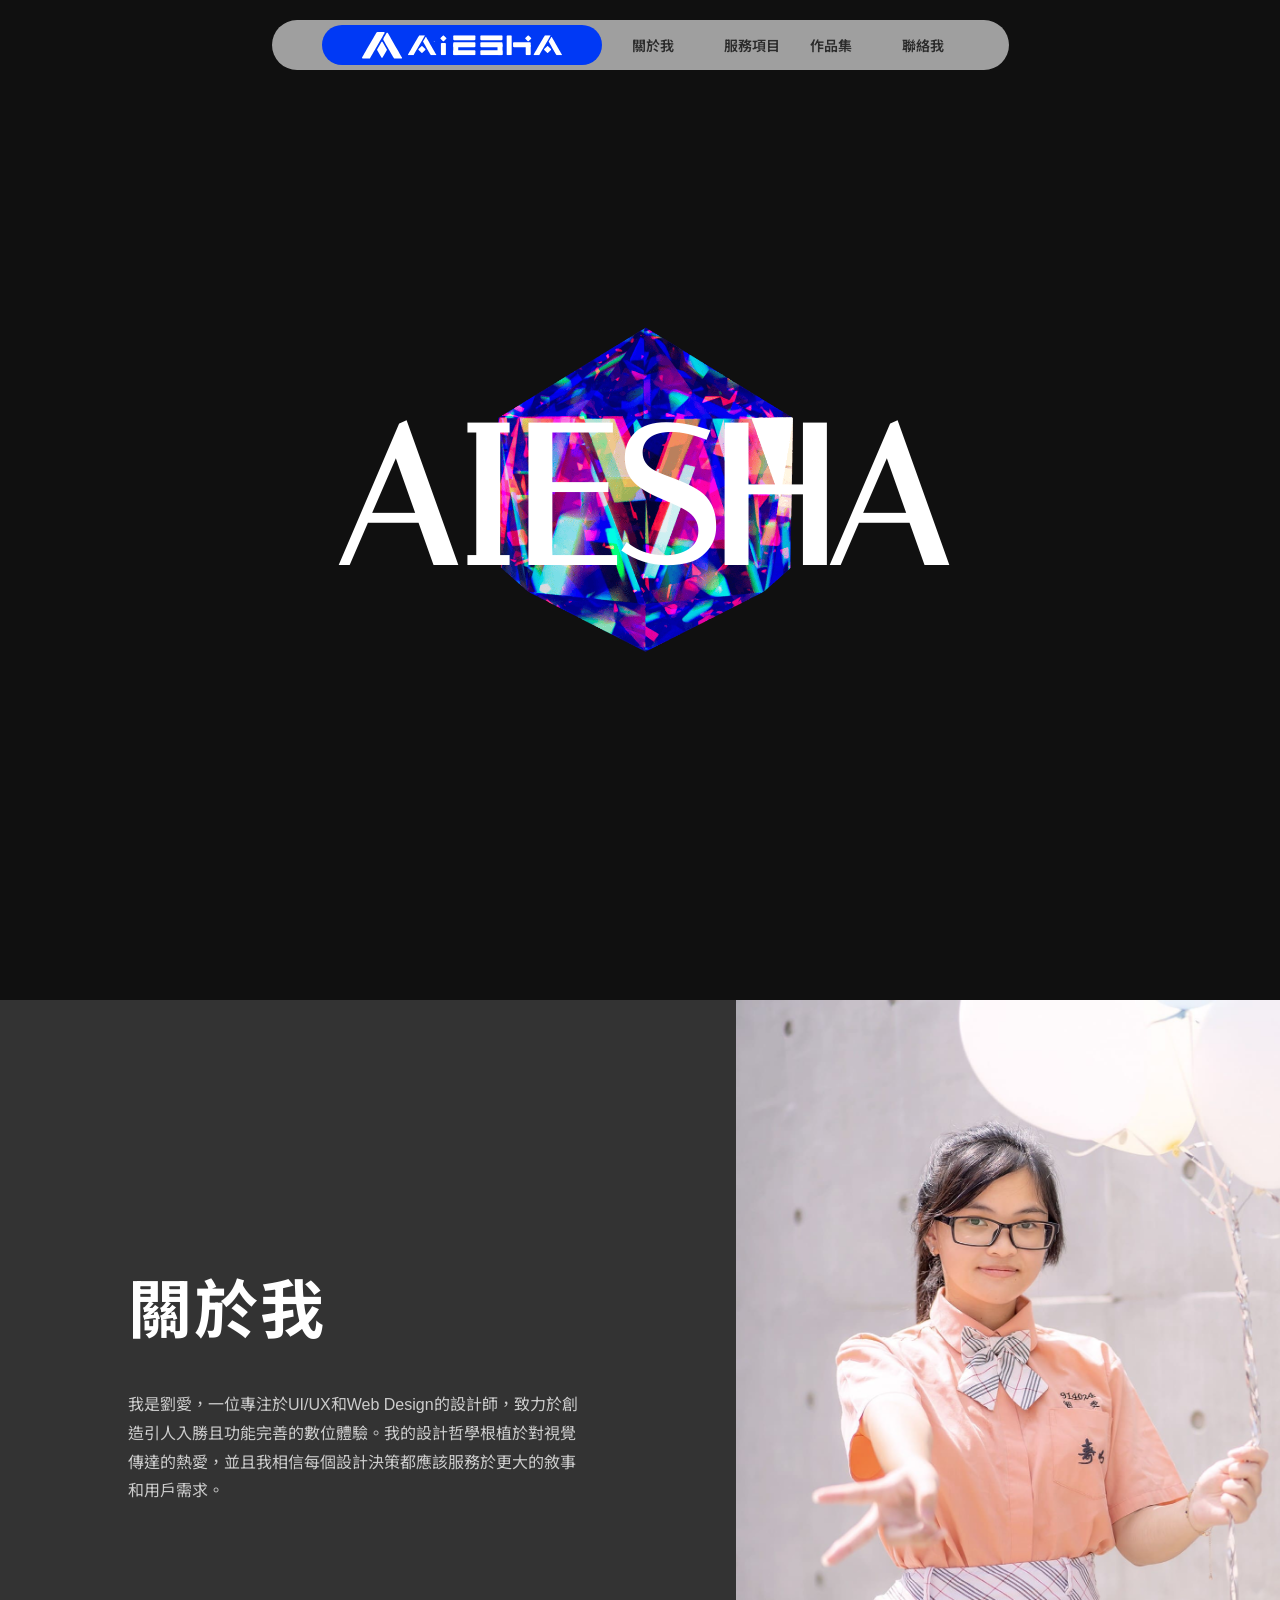
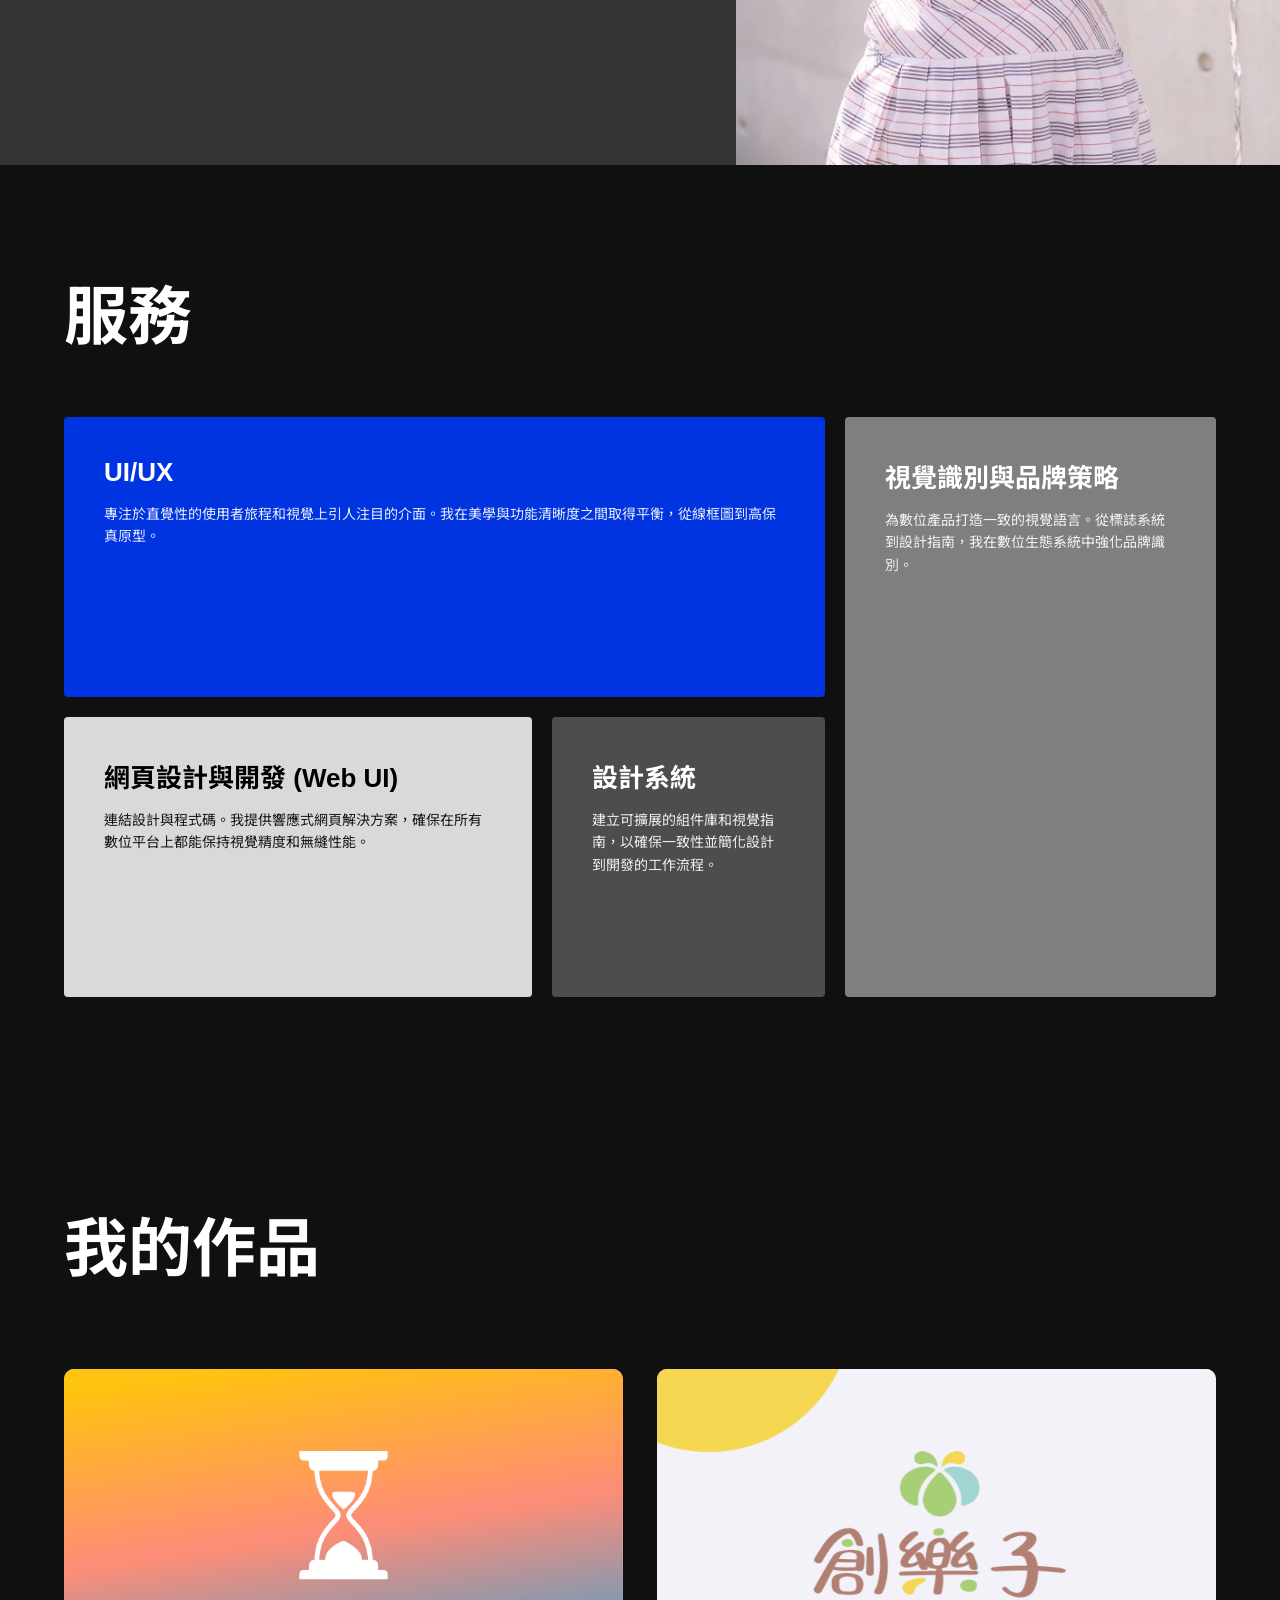
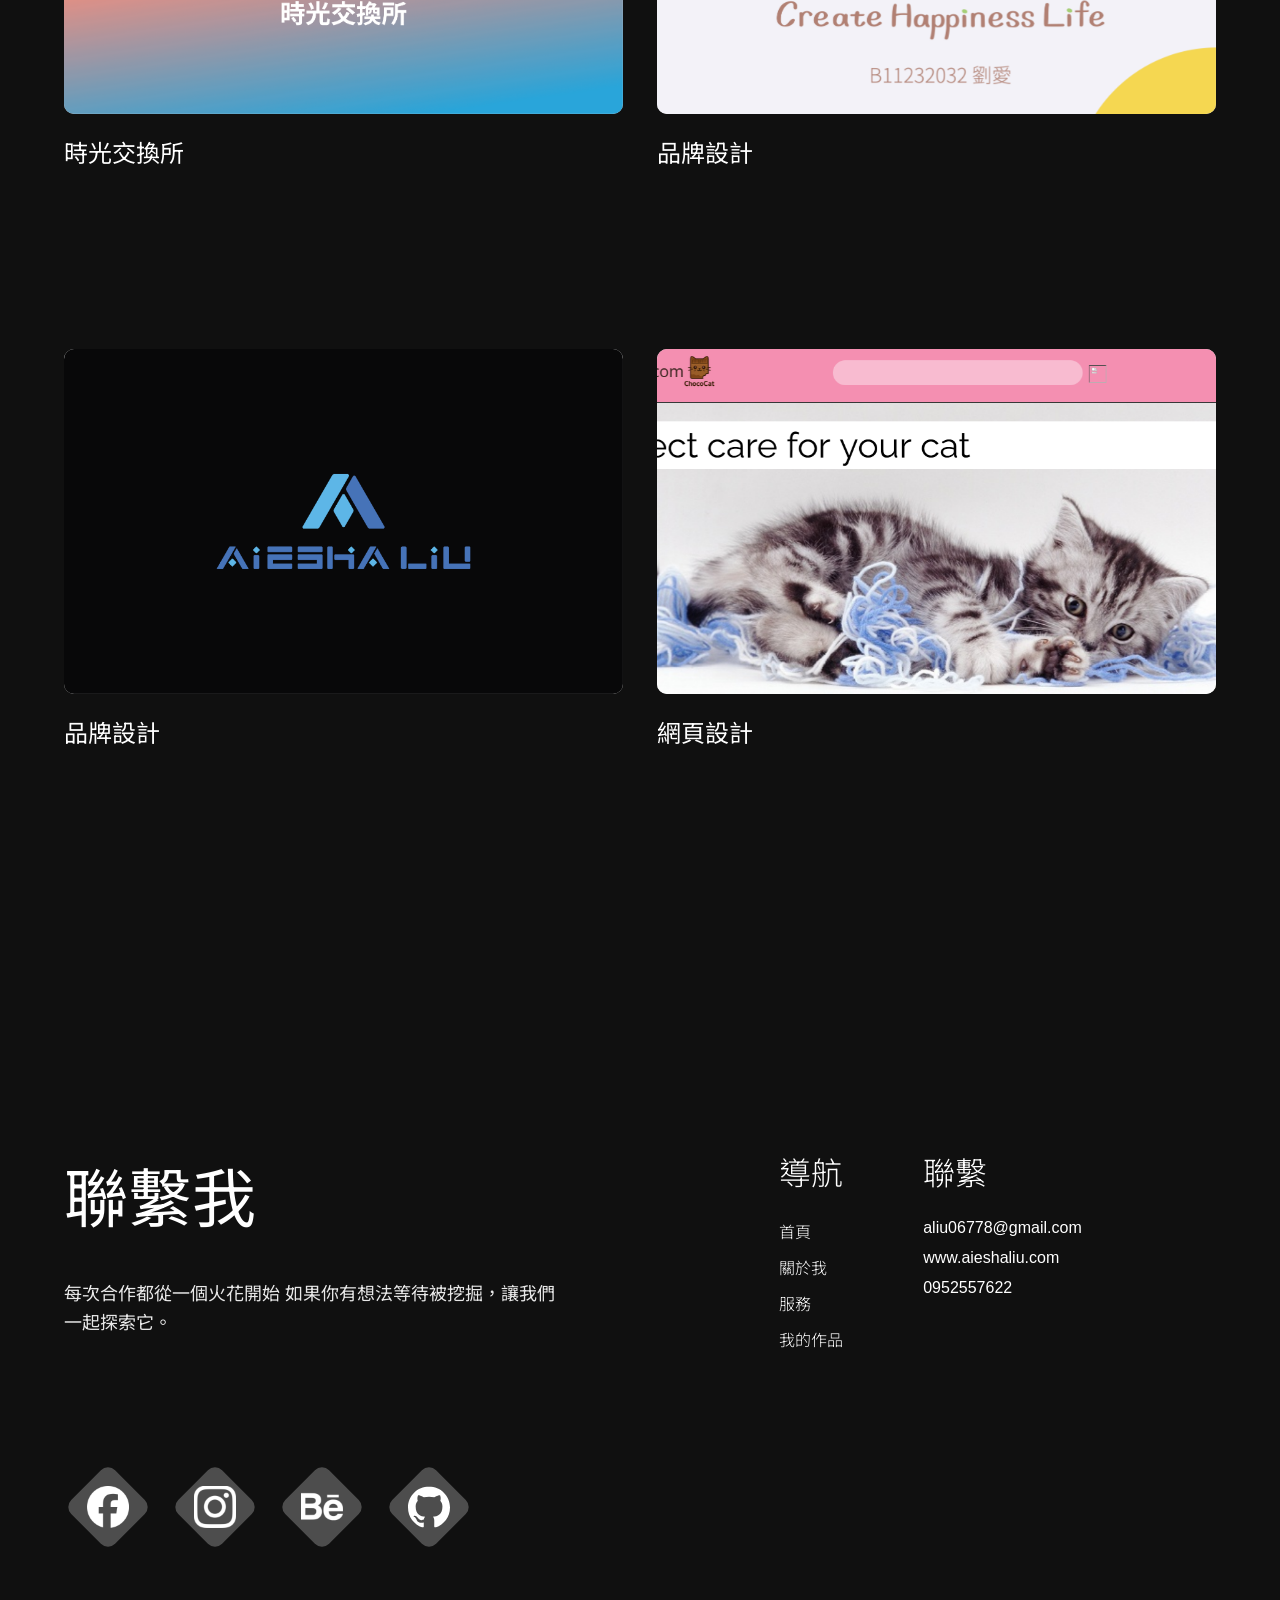
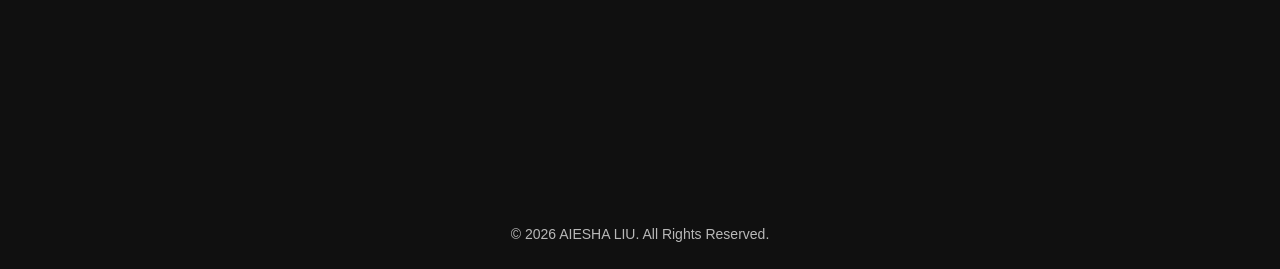
==== commit 5357b894: "hamburger menu" ====
--- a/index.html
+++ b/index.html
@@ -14,38 +14,45 @@
         <nav class="navbar">
             <div id="nav-indicator"></div>
 
-            <div class="nav-group left">
-                <a href="#about" class="nav-link">
-                    <span class="lang-en">About Me</span>
-                    <span class="lang-zh">關於我</span>
-                </a>
-                <a href="#service" class="nav-link">
-                    <span class="lang-en">Service</span>
-                    <span class="lang-zh">服務項目</span>
-                </a>
-            </div>
-
             <a href="#home" id="logo-button" class="nav-logo">
                 <img src="assets/logo.svg" alt="AIESHA Logo" class="main-logo">
             </a>
 
-            <div class="nav-group right">
-                <a href="#my-work" class="nav-link">
-                    <span class="lang-en">My Work</span>
-                    <span class="lang-zh">作品集</span>
-                </a>
-                <a href="#contact" class="nav-link">
-                    <span class="lang-en">Contact</span>
-                    <span class="lang-zh">聯絡我</span>
-                </a>
+            <div class="nav-menu-wrapper">
+                <div class="nav-group left">
+                    <a href="#about" class="nav-link">
+                        <span class="lang-en">About Me</span>
+                        <span class="lang-zh">關於我</span>
+                    </a>
+                    <a href="#service" class="nav-link">
+                        <span class="lang-en">Service</span>
+                        <span class="lang-zh">服務項目</span>
+                    </a>
+                </div>
+
+                <div class="nav-group right">
+                    <a href="#my-work" class="nav-link">
+                        <span class="lang-en">My Work</span>
+                        <span class="lang-zh">作品集</span>
+                    </a>
+                    <a href="#contact" class="nav-link">
+                        <span class="lang-en">Contact</span>
+                        <span class="lang-zh">聯絡我</span>
+                    </a>
+                </div>
+            </div>
+
+            <div class="mobile-controls">
+                <button id="lang-switch-mobile" class="mobile-lang-btn">EN</button>
+                <div class="hamburger-menu" id="hamburger-toggle">
+                    <span></span>
+                    <span></span>
+                    <span></span>
+                </div>
             </div>
         </nav>
     </div>
 </header>
-
-    <div class="lang-btn-container">
-        <button id="lang-switch" class="lang-btn">EN</button>
-    </div>
 
     <section id="home" class="hero">
         <div class="hero-container">
--- a/style.css
+++ b/style.css
@@ -180,29 +180,120 @@
     color: #ffffff !important; /* 強制變白 */
 }
 
+/* --- 桌機版基礎微調 (確保原本 layout 不動) --- */
+.nav-menu-wrapper { display: flex; align-items: center; }
+.mobile-controls { display: none; } /* 桌機隱藏手機控制項 */
+
+/* --- 手機版重構 --- */
 @media (max-width: 768px) {
     .header-wrapper {
-        padding: 0 10px;
-        top: 10px; /* 靠頂部一點 */
-    }
+        position: absolute; /* 取消 Fixed，隨頁面捲動 */
+        top: 15px;
+        padding: 0 15px;
+        pointer-events: auto;
+    }
+
     .navbar-container {
-        min-width: 95%; /* 佔據螢幕寬度 */
-        padding: 0 10px;
-    }
+        width: 100%;
+        min-width: unset;
+        height: 50px;
+        border-radius: 40px;
+        padding: 0, 8px;
+        justify-content: space-between; /* 讓 Logo 與控制區分開 */
+    }
+
+    .navbar {
+        padding: 0;
+        justify-content: space-between;
+    }
+
+    /* Logo 靠左且藍底白字樣式 */
+    .nav-logo {
+        padding: 8px 15px;
+        background-color: var(--primary-blue);
+        border-radius: 20px;
+        order: 1;
+    }
+    .main-logo {
+        width: 80px;
+        filter: brightness(0) invert(1) !important; /* 強制變白 */
+    }
+
+    /* 隱藏桌機指示器 */
+    #nav-indicator { display: none !important; }
+
+    /* 手機控制區 (語言+漢堡) */
+    .mobile-controls {
+        display: flex;
+        align-items: center;
+        gap: 15px;
+        order: 2;
+    }
+
+    /* 語言切換按鈕樣式 */
+    .mobile-lang-btn {
+        background: none;
+        border: 1px solid #101010;
+        border-radius: 15px;
+        padding: 4px 10px;
+        font-size: 12px;
+        font-weight: bold;
+        cursor: pointer;
+    }
+
+    /* 漢堡選單圖示 (純 CSS) */
+    .hamburger-menu {
+        width: 24px;
+        height: 18px;
+        display: flex;
+        flex-direction: column;
+        justify-content: space-between;
+        cursor: pointer;
+    }
+    .hamburger-menu span {
+        display: block;
+        width: 100%;
+        height: 2px;
+        background-color: #101010;
+        transition: 0.3s;
+    }
+
+    /* 導覽選單展開樣式 */
+    .nav-menu-wrapper {
+        display: none; /* 預設隱藏 */
+        position: absolute;
+        top: 70px;
+        left: 0;
+        width: 100%;
+        background: rgba(255, 255, 255, 0.95);
+        backdrop-filter: blur(10px);
+        flex-direction: column;
+        padding: 20px;
+        border-radius: 20px;
+        box-shadow: 0 10px 30px rgba(0,0,0,0.1);
+        z-index: 999;
+    }
+
+    .nav-menu-wrapper.active {
+        display: flex; /* 點擊後顯示 */
+    }
+
     .nav-group {
-        gap: 5px; /* 縮小文字間的間距 */
-    }
+        flex-direction: column;
+        width: 100%;
+        gap: 10px;
+    }
+
     .nav-link {
-        font-size: 11px; /* 縮小字體以塞進螢幕 */
-        padding: 5px 8px;
-    }
-
-    .main-logo {
-        width: 120px; /* 縮小 LOGO */
-    }
-
+        font-size: 18px;
+        padding: 15px;
+        width: 100%;
+        text-align: center;
+    }
+
+    /* 隱藏原本懸浮在右下的語言按鈕 */
     .lang-btn-container {
-        display: none; /* 手機版如果太擠，可以先隱藏或移至角落 */
+        display: none;
     }
 }
 
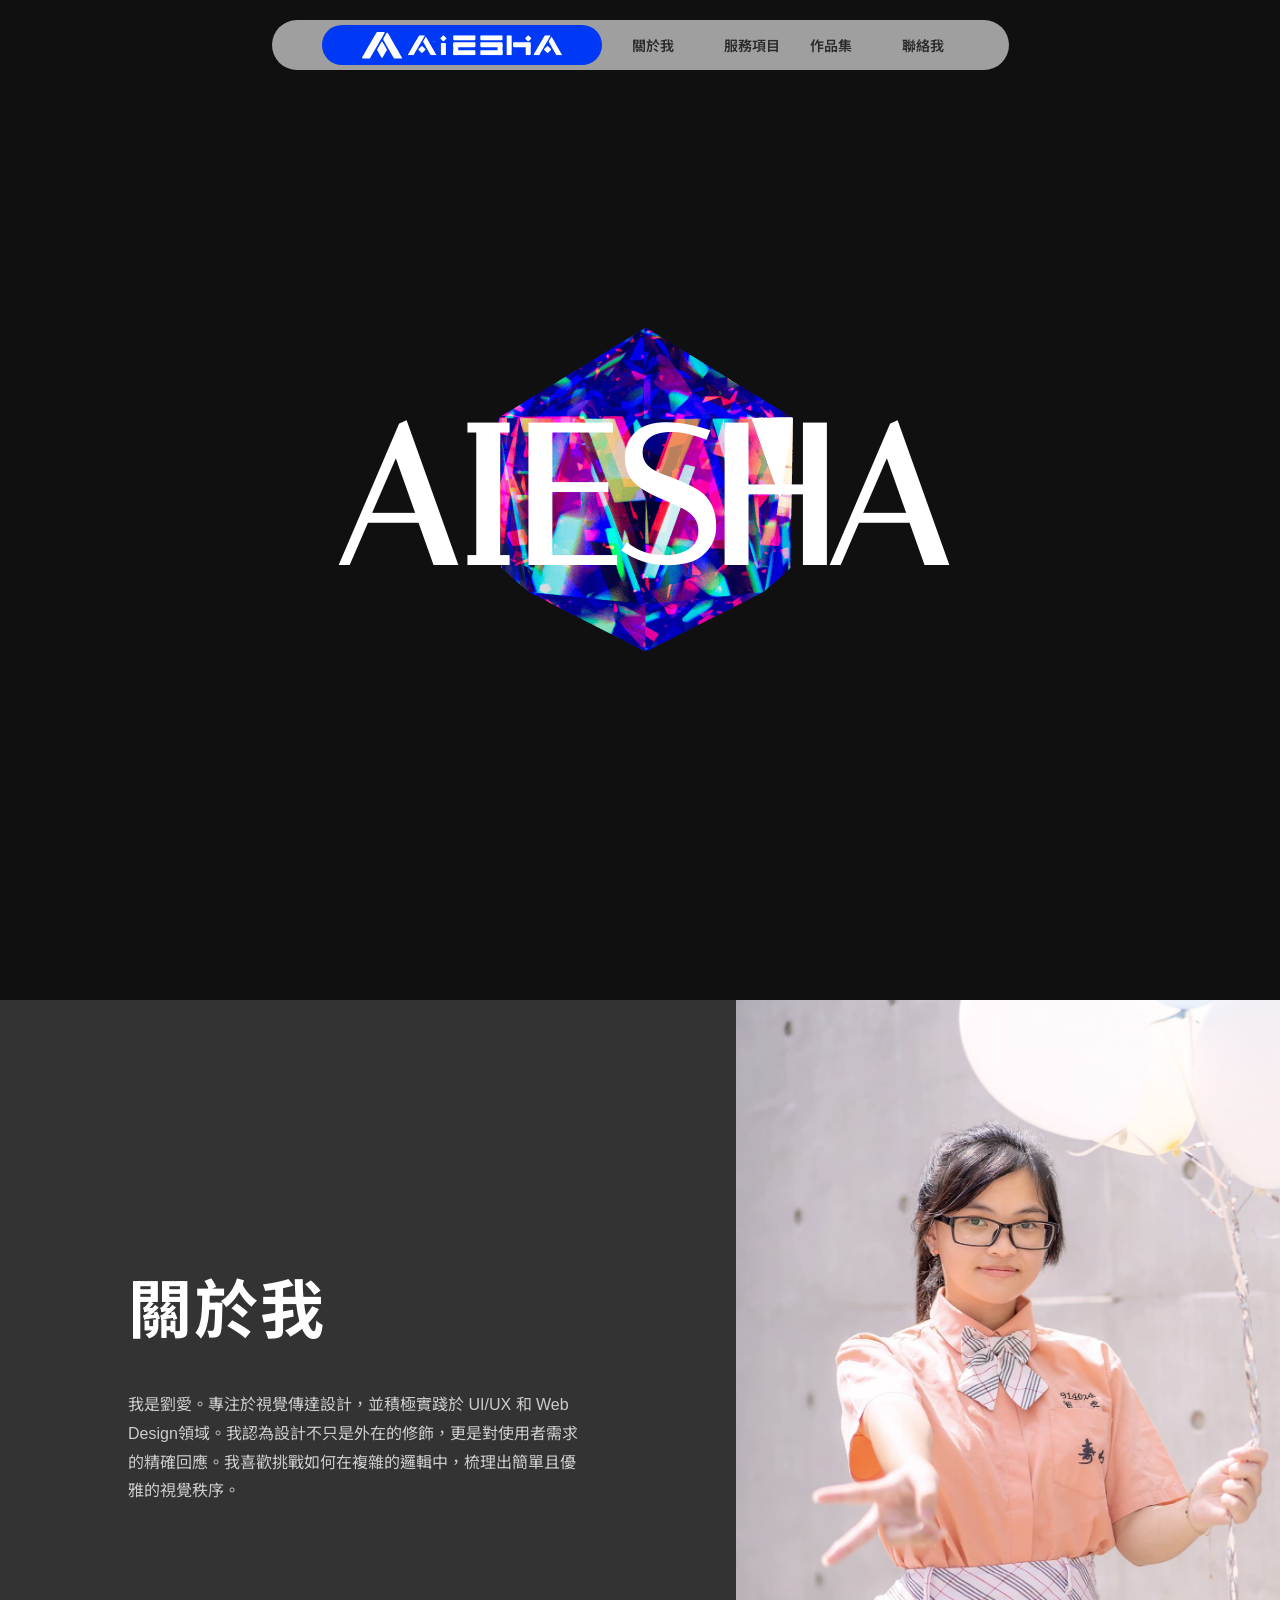
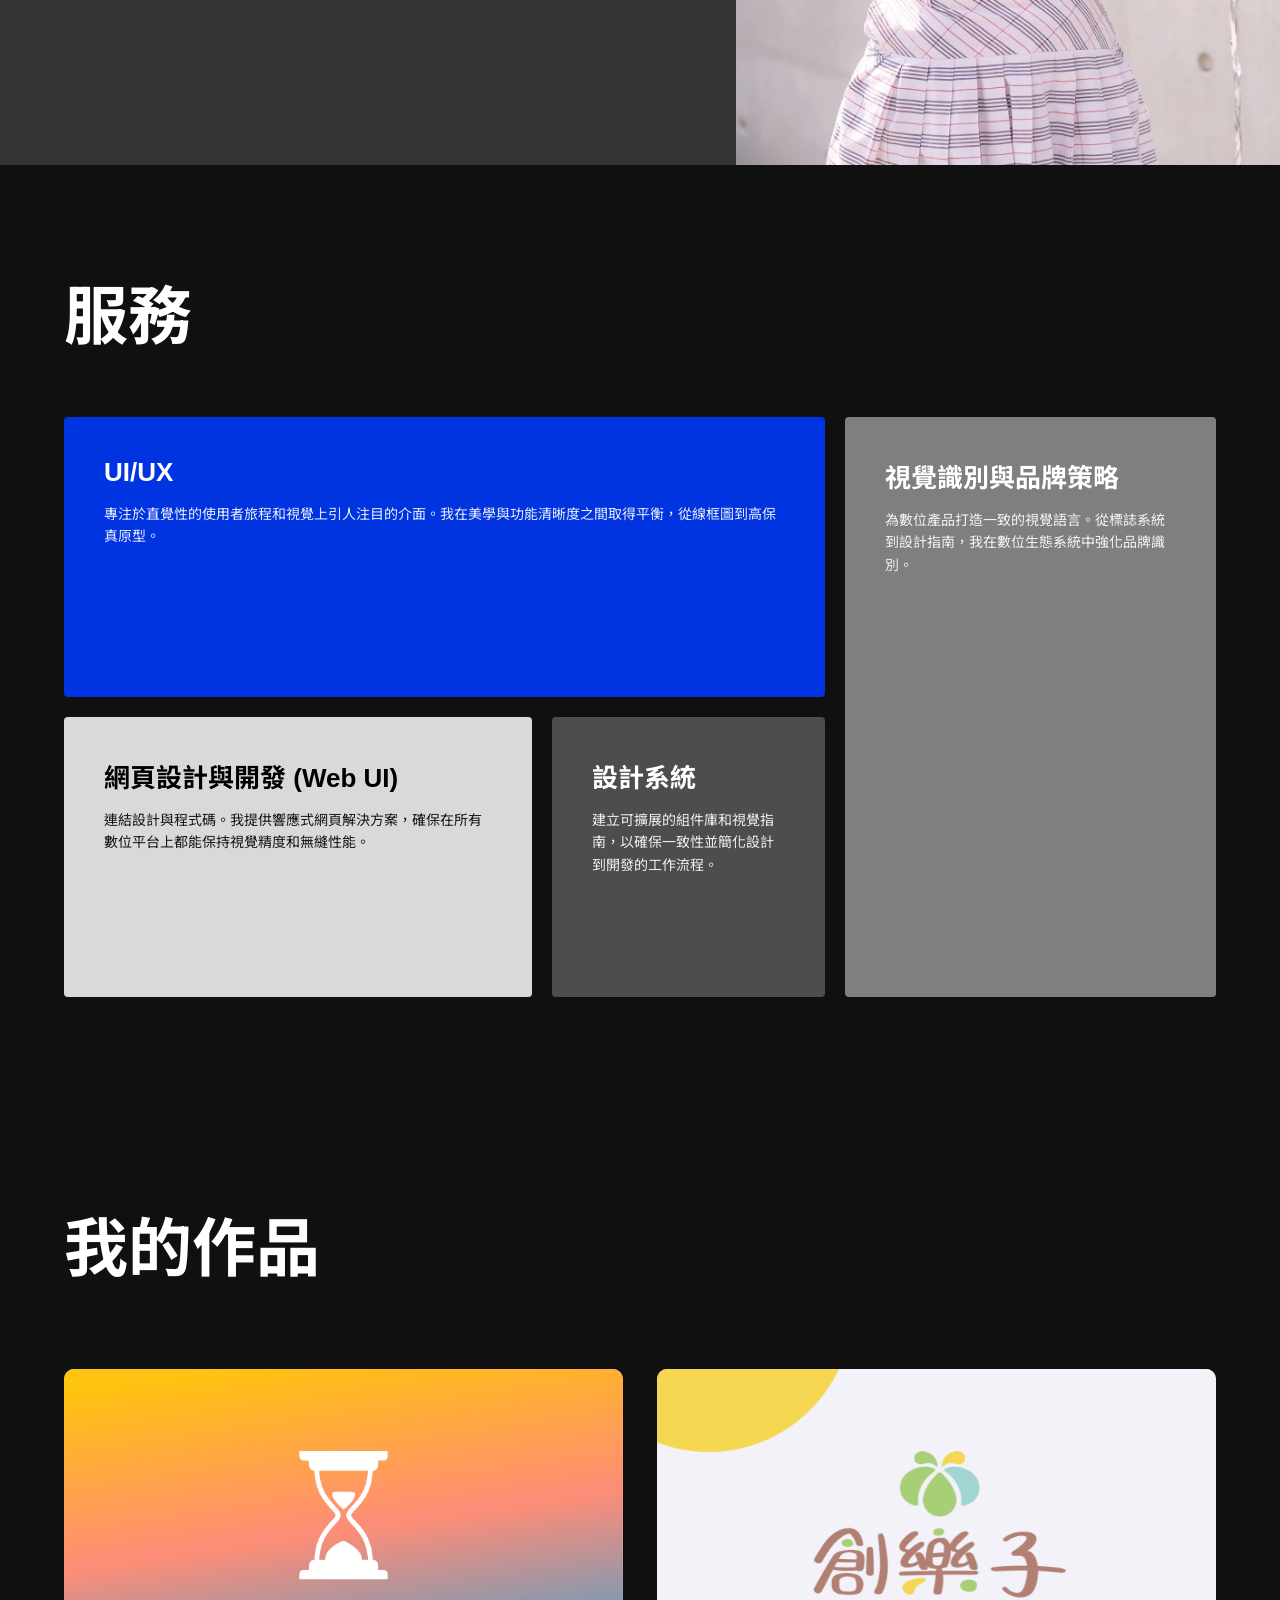
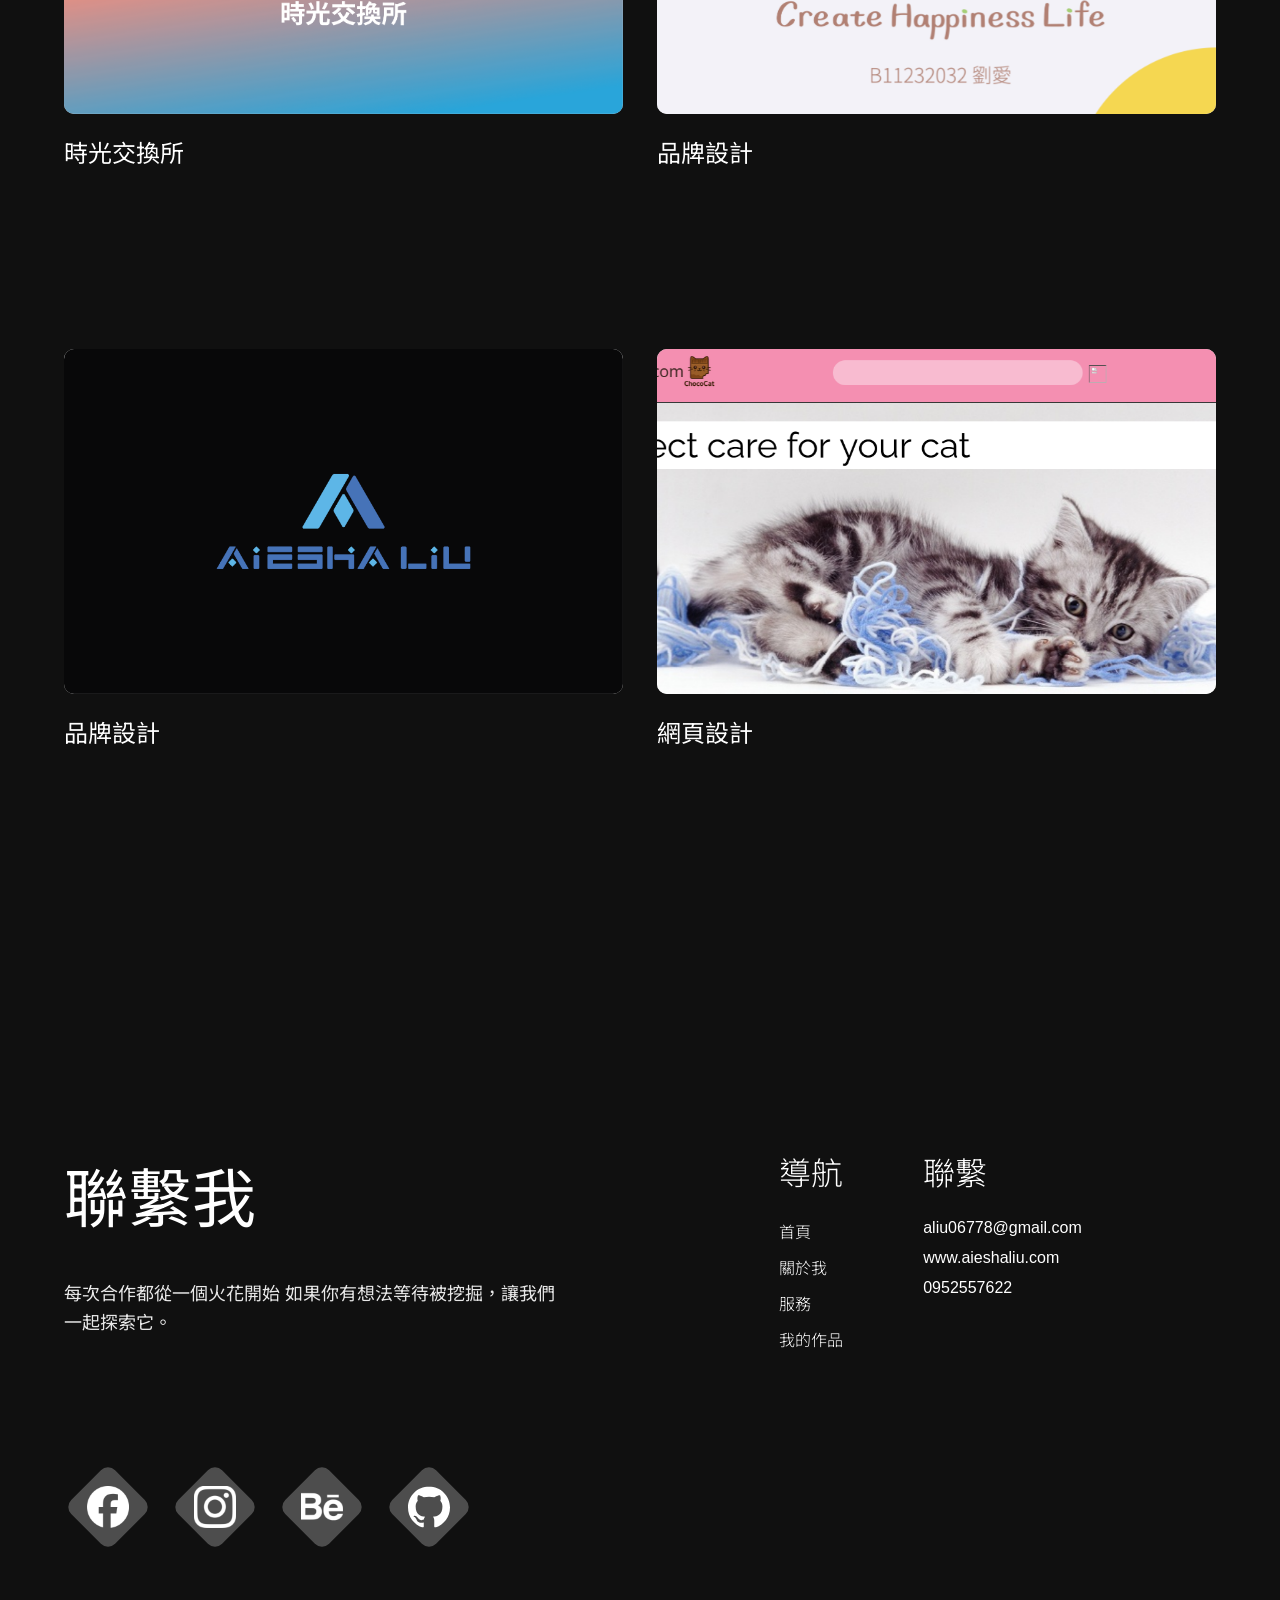
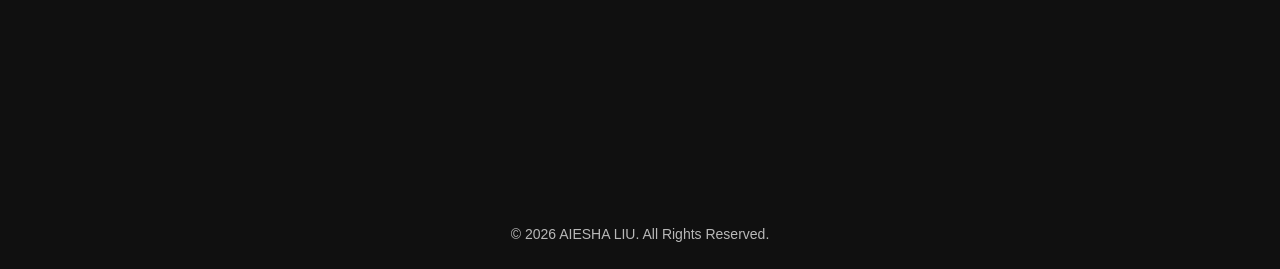
==== commit 4b3ae4be: "about me changed" ====
--- a/index.html
+++ b/index.html
@@ -75,10 +75,10 @@
             </h2>
             <p class="about-description">
                 <span class="lang-zh">
-                    我是劉愛，一位專注於UI/UX和Web Design的設計師，致力於創造引人入勝且功能完善的數位體驗。我的設計哲學根植於對視覺傳達的熱愛，並且我相信每個設計決策都應該服務於更大的敘事和用戶需求。
+                    我是劉愛。專注於視覺傳達設計，並積極實踐於 UI/UX 和 Web Design領域。我認為設計不只是外在的修飾，更是對使用者需求的精確回應。我喜歡挑戰如何在複雜的邏輯中，梳理出簡單且優雅的視覺秩序。
                 </span>
                 <span class="lang-en">
-                With a background in Visual Communication, I view design as a process of excavation: uncovering clarity and potential layer by layer. I specialize in bridging the gap between aesthetics and digital functionality. My focus lies in UI/UX and Web Design, where I leverage my visual expertise to transform complex ideas into intuitive, interactive, and meaningful digital experiences.
+                I am Liu Aiesha. My focus is on Visual Communication Design, with an active practice in the fields of UI/UX and Web Design. I believe that design is not merely external embellishment, but a precise response to user needs. I enjoy the challenge of distilling a simple and elegant visual order from complex logic.
                 </span>
             </p>
         </div>
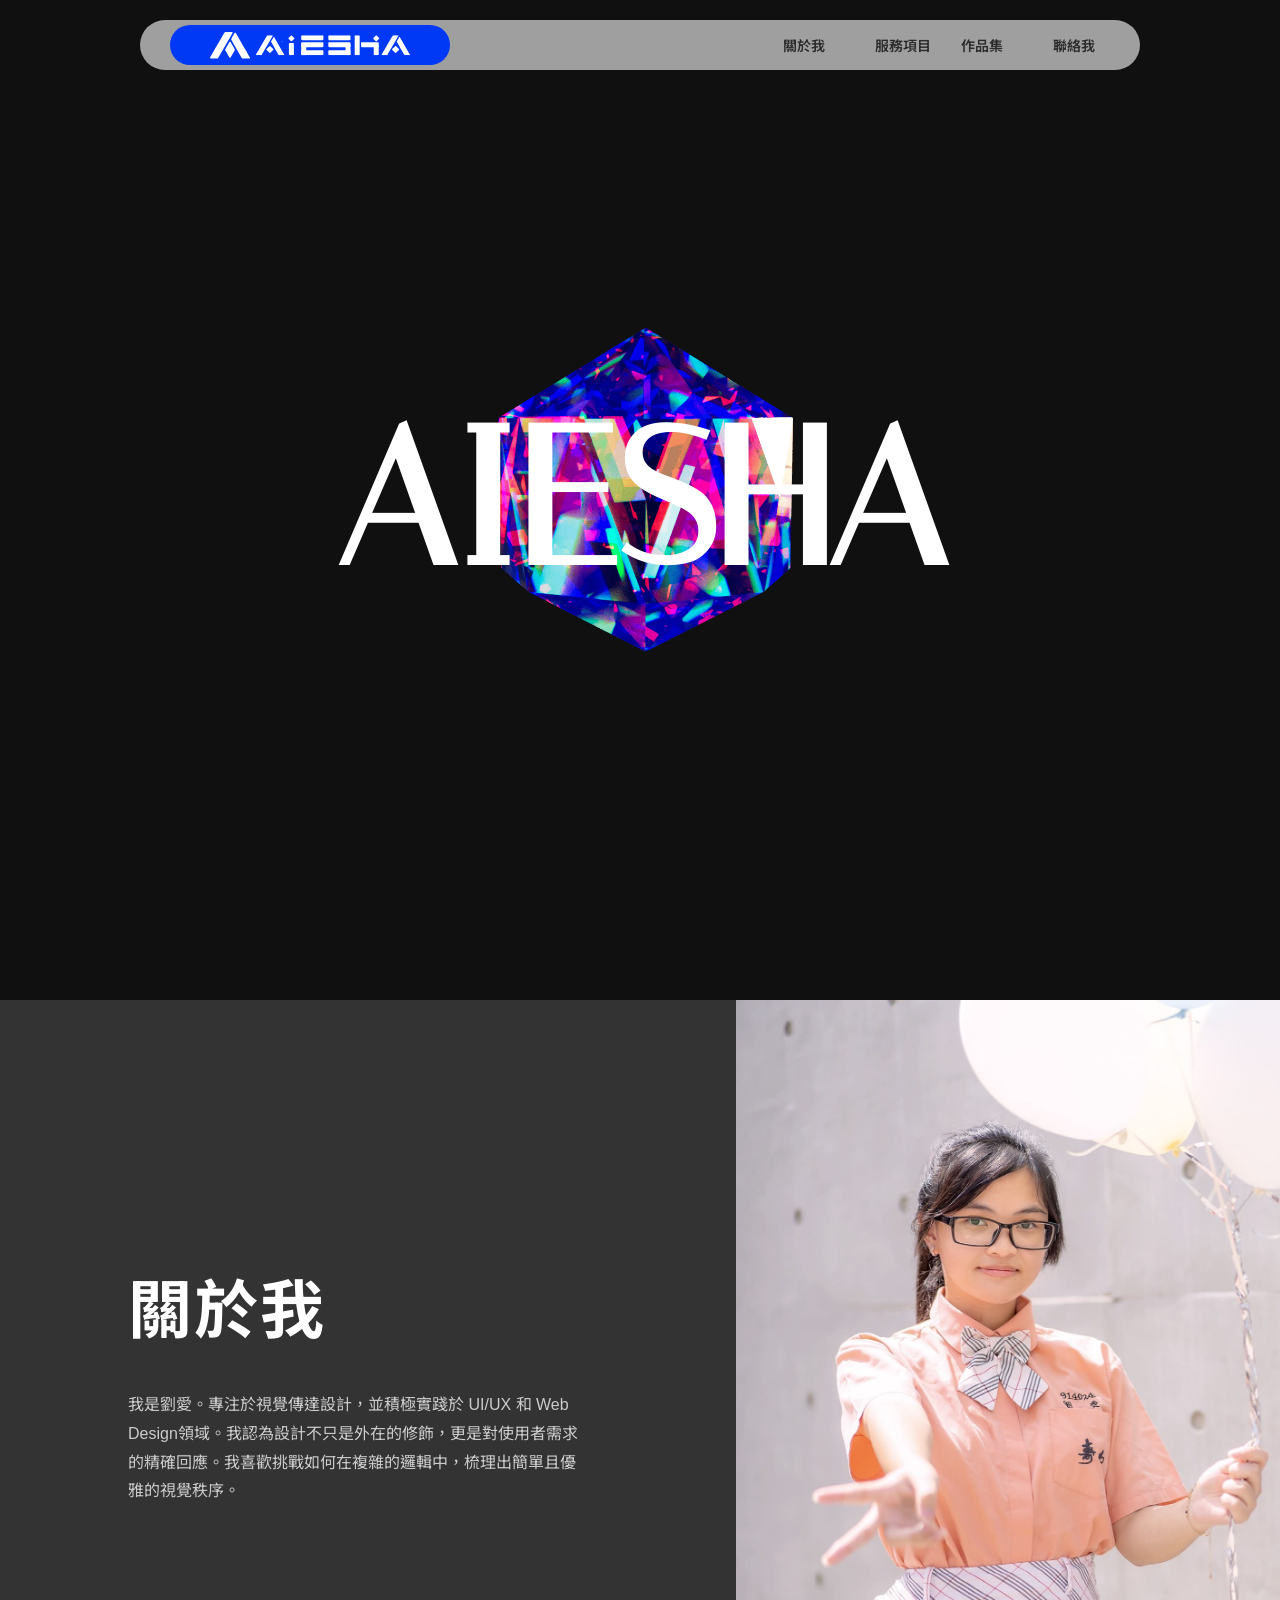
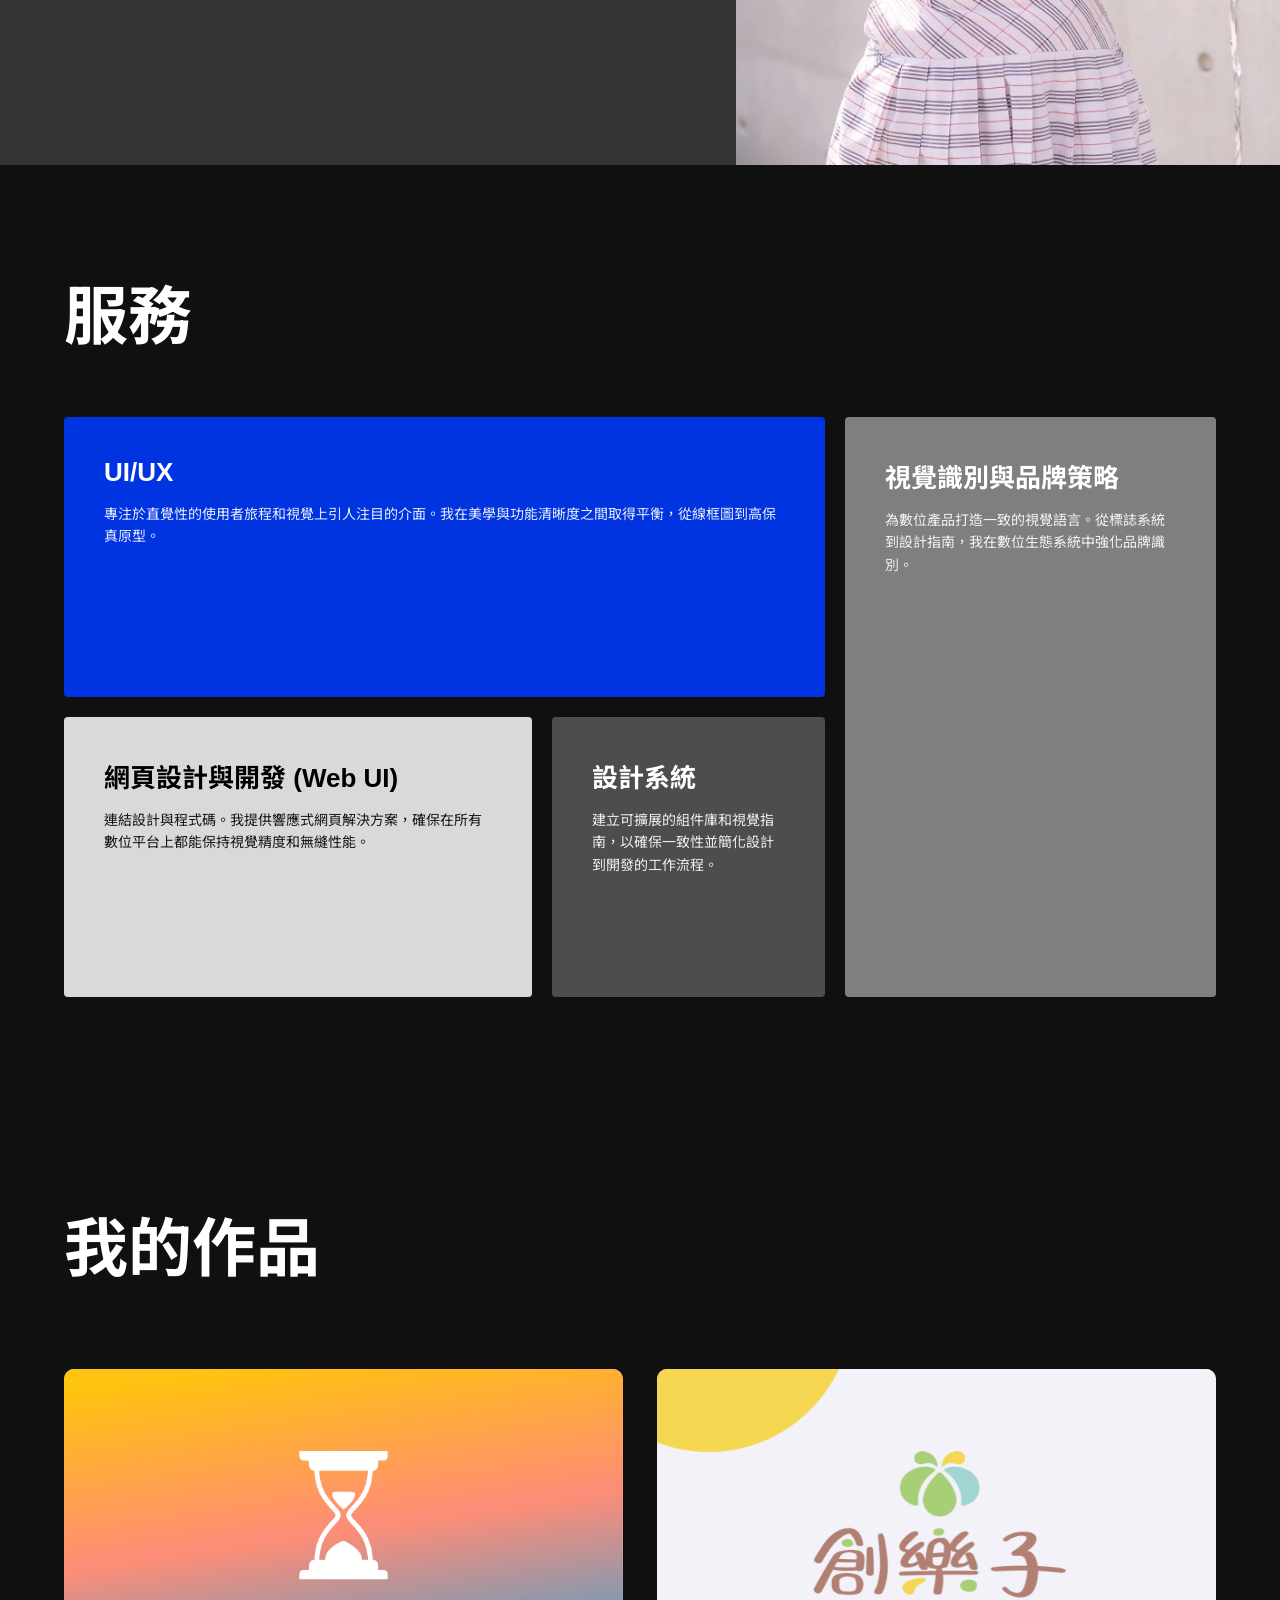
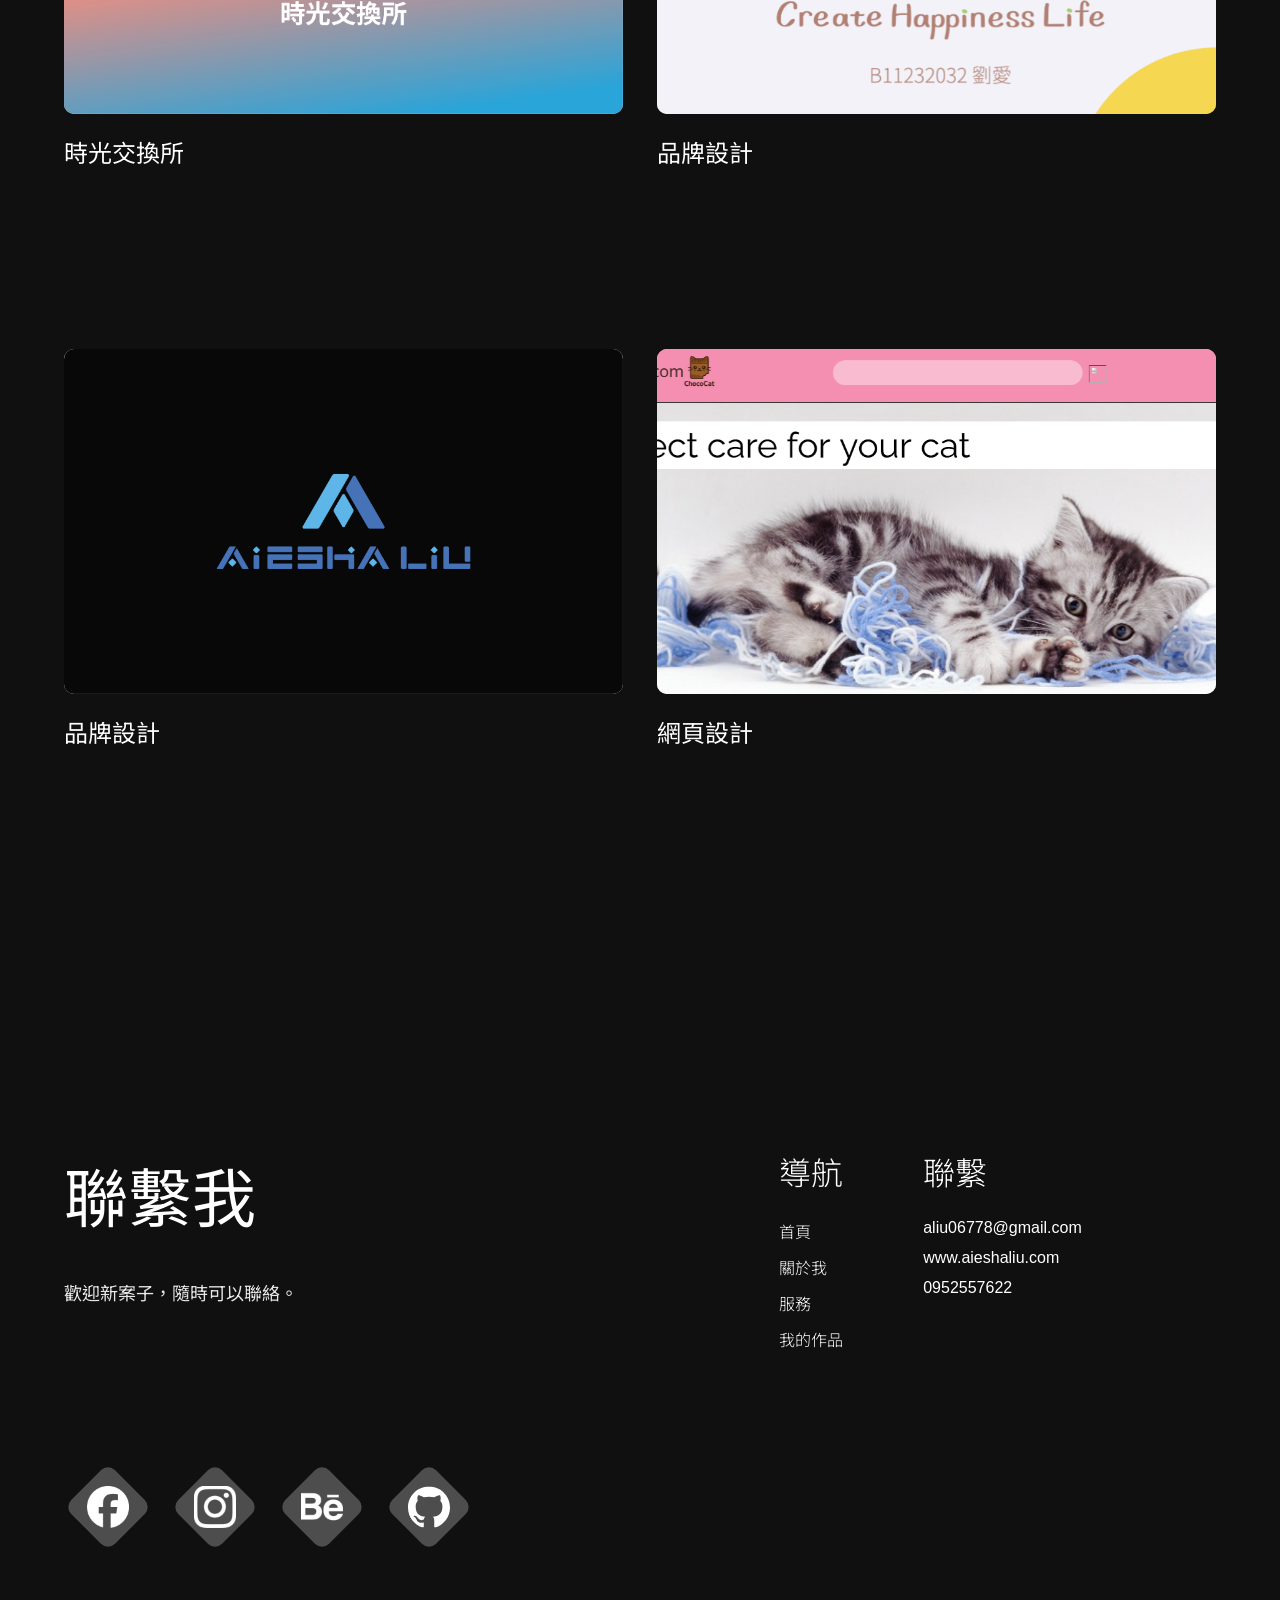
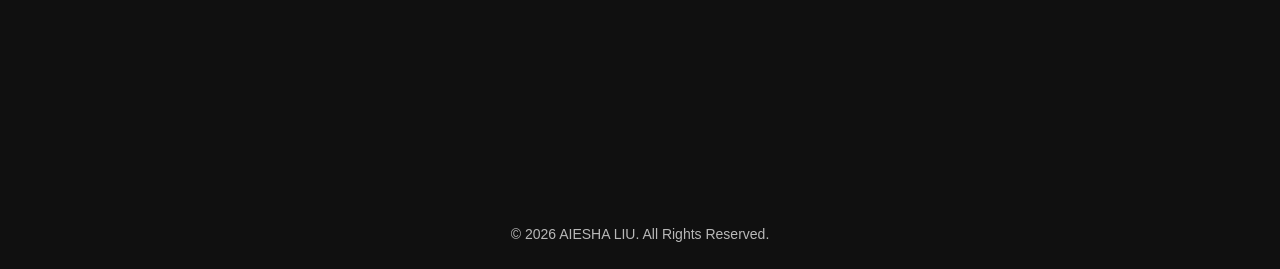
==== commit 66e0c60e: "hamburger, contact me" ====
--- a/index.html
+++ b/index.html
@@ -195,12 +195,10 @@
             <h2 class="contact-title lang-en">CONTACT ME</h2>
             <h2 class="contact-title lang-zh">聯繫我</h2>
             <p class="contact-spark lang-en">
-                Every collaboration begins with a spark
-                if you have an idea waiting to be unearthed, let’s explore it together.
+            Always open to new projects and collaborations. Feel free to reach out anytime.
             </p>
             <p class="contact-spark lang-zh">
-            每次合作都從一個火花開始
-            如果你有想法等待被挖掘，讓我們一起探索它。
+            歡迎新案子，隨時可以聯絡。
             </p>
         </div>
 
--- a/style.css
+++ b/style.css
@@ -72,10 +72,9 @@
 .navbar-container {
     pointer-events: auto; /* 開啟點擊 */
     width: fit-content; /* 寬度根據內容自適應 */
-    min-width: 700px;   /* 設定一個最小寬度防止太擠 */
-    max-width: 900px;
+    min-width: 1000px;
     height: 50px;
-    padding: 0 30px;
+    padding: 5px 10px;
     background: rgba(255, 255, 255, 0.6);
     backdrop-filter: blur(15px);
     -webkit-backdrop-filter: blur(15px);
@@ -187,19 +186,28 @@
 /* --- 手機版重構 --- */
 @media (max-width: 768px) {
     .header-wrapper {
-        position: absolute; /* 取消 Fixed，隨頁面捲動 */
-        top: 15px;
-        padding: 0 15px;
-        pointer-events: auto;
+        top: 4px;
+        left: 0;
+        right: 0;
+        width: 100%;
+        padding: 0 8px; /* 減少左右內距，防止推擠 */
+        z-index: 1000;
+        pointer-events: none; /* 確保背後的內容可以點擊 */
     }
 
     .navbar-container {
+        background: rgba(255, 255, 255, 0.6); 
+        backdrop-filter: blur(15px);
+        -webkit-backdrop-filter: blur(15px);
         width: 100%;
         min-width: unset;
-        height: 50px;
-        border-radius: 40px;
-        padding: 0, 8px;
-        justify-content: space-between; /* 讓 Logo 與控制區分開 */
+        height: 52px;
+        border-radius: 26px;
+        padding: 0 6px; /* 內部元件離邊緣再縮一點 */
+        pointer-events: auto; /* 讓導覽列恢復點擊 */
+        display: flex;
+        justify-content: space-between;
+        align-items: center;
     }
 
     .navbar {
@@ -209,13 +217,15 @@
 
     /* Logo 靠左且藍底白字樣式 */
     .nav-logo {
-        padding: 8px 15px;
+        padding: 8px 10px;
         background-color: var(--primary-blue);
         border-radius: 20px;
+        transform: scale(1.3); /* 核心關鍵：將 Logo 整體放大，突破 header 高度限制 */
+        transform-origin: left center;
         order: 1;
     }
     .main-logo {
-        width: 80px;
+        width: 65px;
         filter: brightness(0) invert(1) !important; /* 強制變白 */
     }
 
@@ -235,16 +245,16 @@
         background: none;
         border: 1px solid #101010;
         border-radius: 15px;
-        padding: 4px 10px;
-        font-size: 12px;
+        padding: 2px 8px;
+        font-size: 13px;
         font-weight: bold;
         cursor: pointer;
     }
 
-    /* 漢堡選單圖示 (純 CSS) */
     .hamburger-menu {
-        width: 24px;
-        height: 18px;
+        width: 18px;
+        height: 12px;
+        margin: 0 10px 0 0;
         display: flex;
         flex-direction: column;
         justify-content: space-between;
@@ -261,14 +271,16 @@
     /* 導覽選單展開樣式 */
     .nav-menu-wrapper {
         display: none; /* 預設隱藏 */
-        position: absolute;
-        top: 70px;
-        left: 0;
-        width: 100%;
-        background: rgba(255, 255, 255, 0.95);
-        backdrop-filter: blur(10px);
+        position: fixed;
+        top: 65px;
+        left: 8px;     /* 與 header-wrapper 的 padding 保持一致 */
+        right: 8px;
+        width: calc(100% - 20px); /* 扣除左右邊距，使其置中 */
+        background: rgba(255, 255, 255, 0.6); 
+        backdrop-filter: blur(15px);
+        -webkit-backdrop-filter: blur(15px);
         flex-direction: column;
-        padding: 20px;
+        padding: 10px;
         border-radius: 20px;
         box-shadow: 0 10px 30px rgba(0,0,0,0.1);
         z-index: 999;
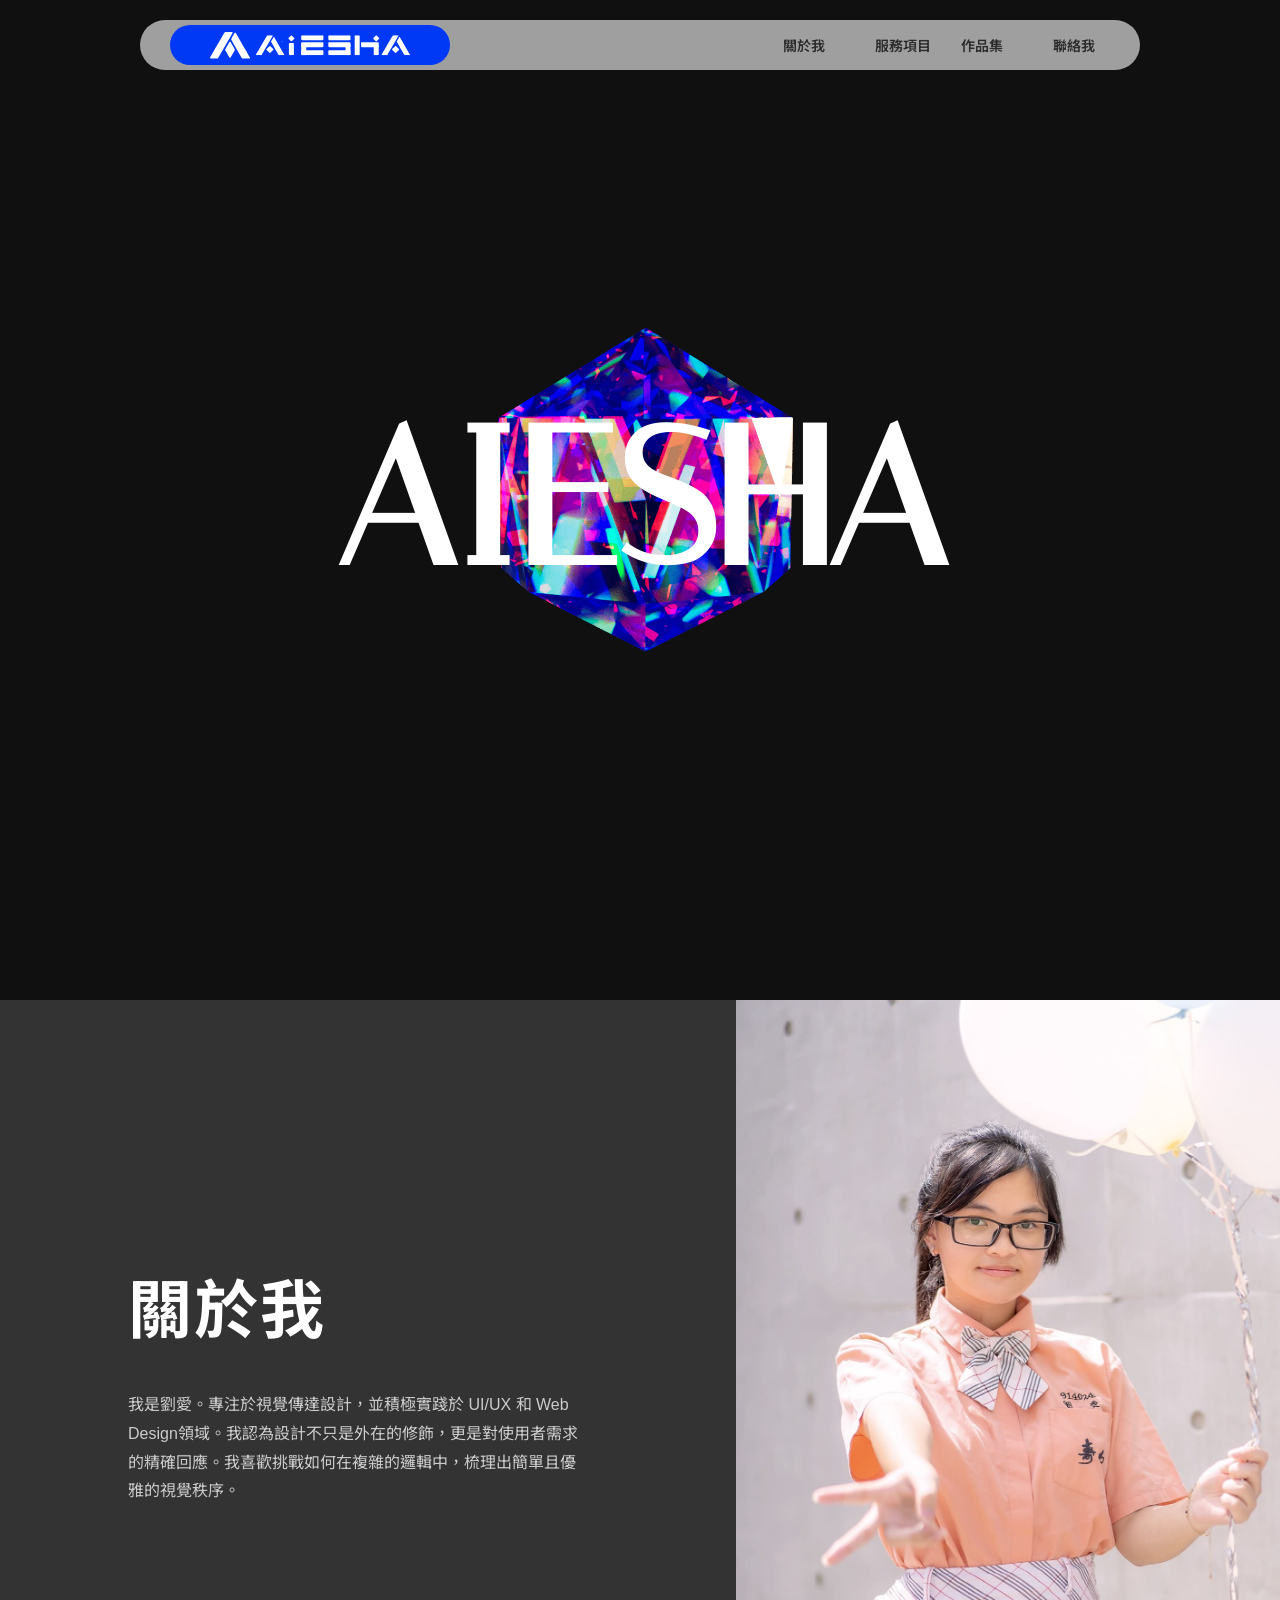
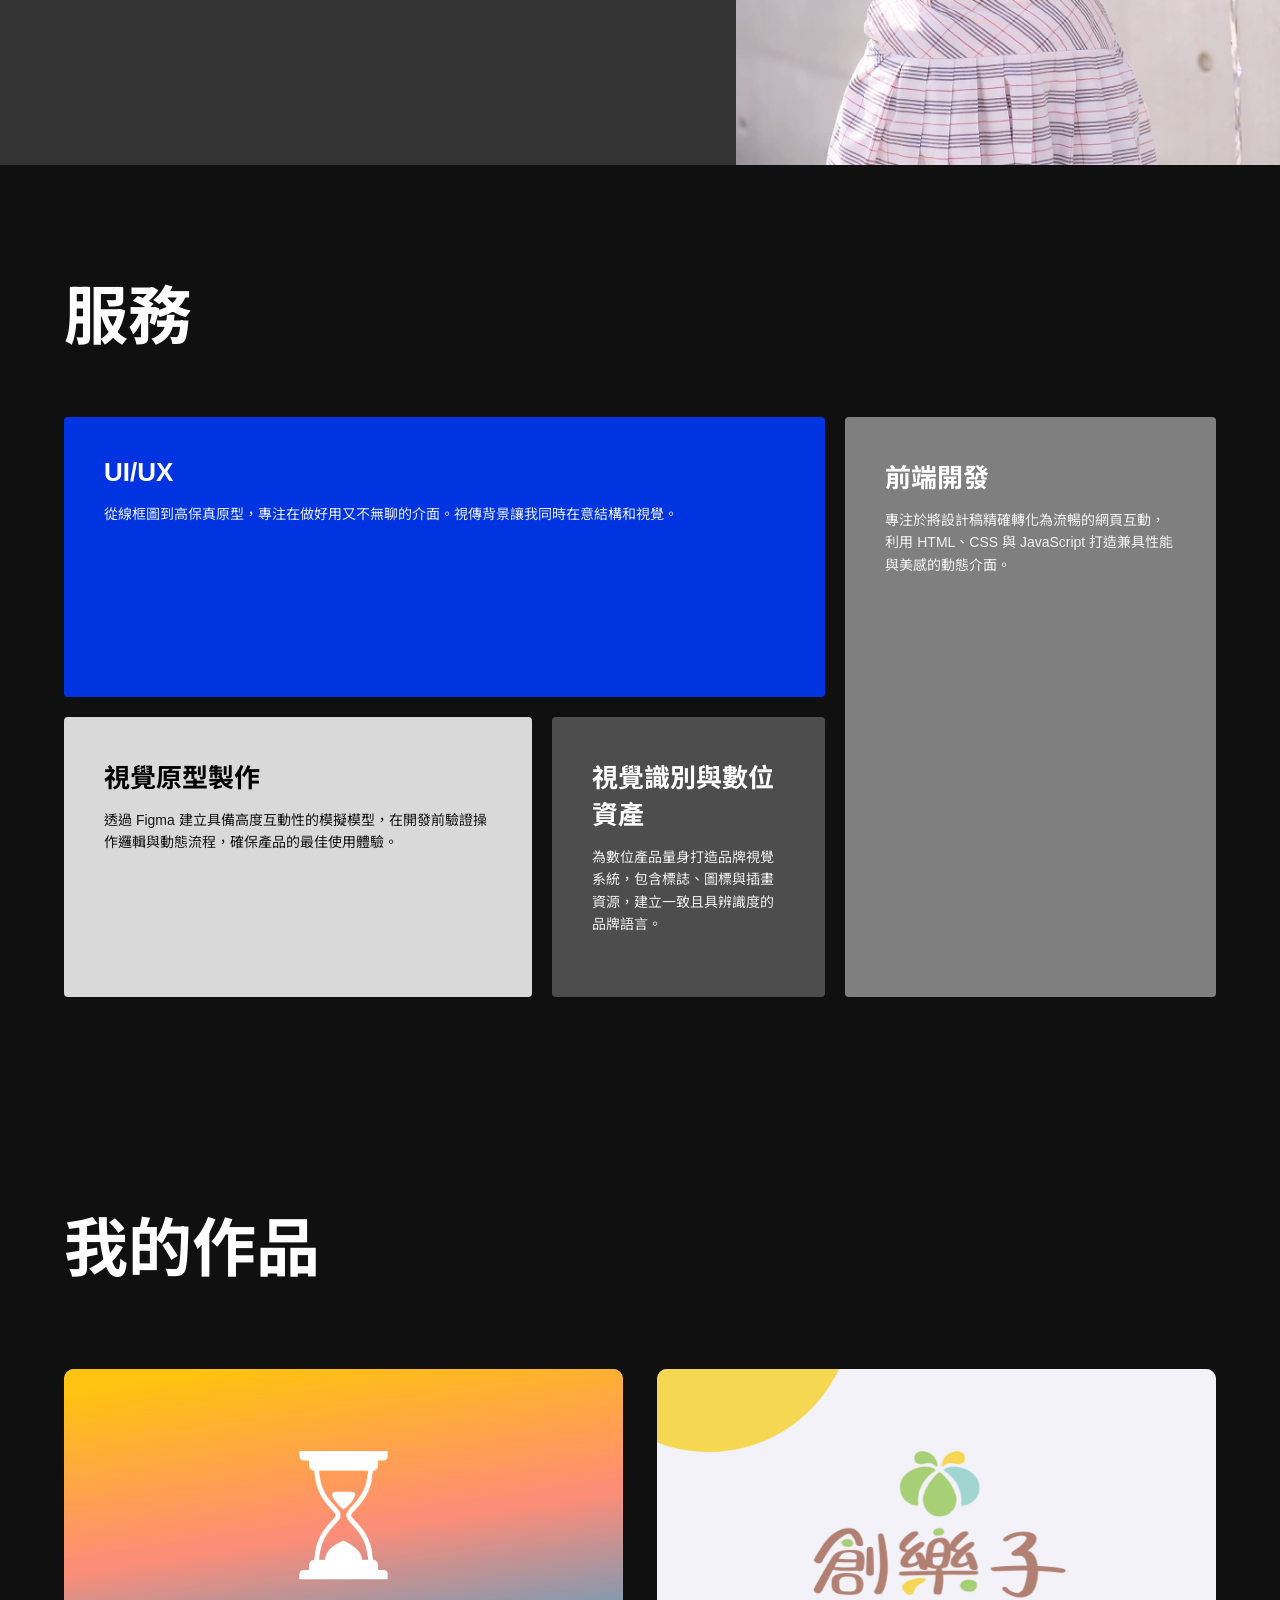
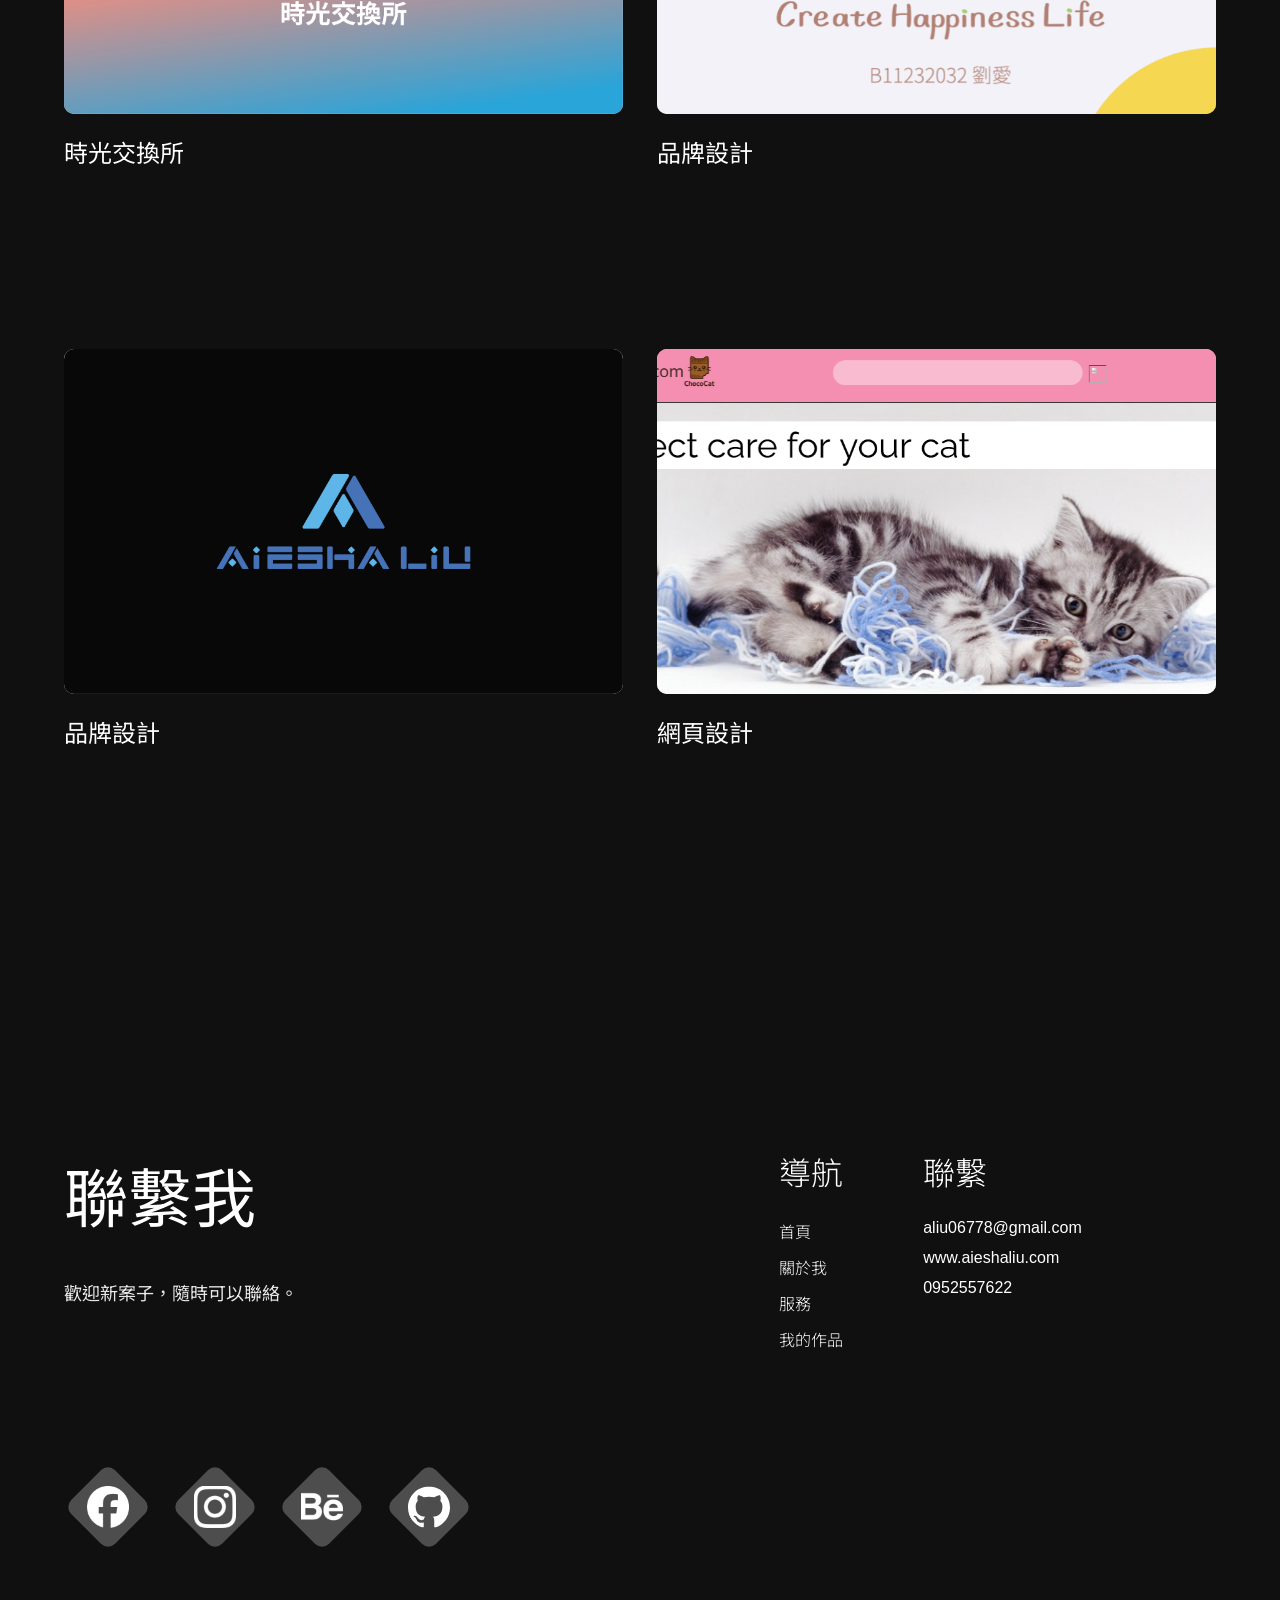
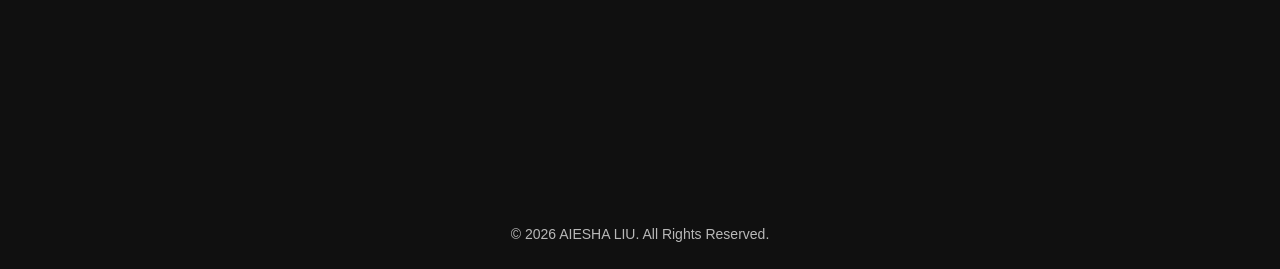
==== commit 6fd3dcae: "service description" ====
--- a/index.html
+++ b/index.html
@@ -98,29 +98,29 @@
             <div class="service-card card-blue">
                 <h3 class="lang-en">UI/UX</h3>
                 <h3 class="lang-zh">UI/UX</h3>
-                <p class="lang-en">Focusing on intuitive user journeys and visually striking interfaces. I balance aesthetics with functional clarity, moving from wireframes to high-fidelity prototypes.</p>
-                <p class="lang-zh">專注於直覺性的使用者旅程和視覺上引人注目的介面。我在美學與功能清晰度之間取得平衡，從線框圖到高保真原型。</p>
+                <p class="lang-en">From wireframes to high-fidelity prototypes, I focus on making interfaces that are easy to use and don't look boring. Visual communication background means I care about both structure and aesthetics.</p>
+                <p class="lang-zh">從線框圖到高保真原型，專注在做好用又不無聊的介面。視傳背景讓我同時在意結構和視覺。</p>
             </div>
 
             <div class="service-card card-tall-gray">
-                <h3 class="lang-en">Visual Identity & Brand Strategy</h3>
-                <h3 class="lang-zh">視覺識別與品牌策略</h3>
-                <p class="lang-en">Crafting cohesive visual languages for digital products. From logo systems to design guides, I strengthen brand identity within the digital ecosystem.</p>
-                <p class="lang-zh">為數位產品打造一致的視覺語言。從標誌系統到設計指南，我在數位生態系統中強化品牌識別。</p>
+                <h3 class="lang-en">Front-End Development</h3>
+                <h3 class="lang-zh">前端開發</h3>
+                <p class="lang-en">Translating complex designs into responsive, high-performance web interfaces using modern HTML, CSS, and JavaScript.</p>
+                <p class="lang-zh">專注於將設計稿精確轉化為流暢的網頁互動，利用 HTML、CSS 與 JavaScript 打造兼具性能與美感的動態介面。</p>
             </div>
 
             <div class="service-card card-light-gray">
-                <h3 class="lang-en">Web Design & Development (Web UI)</h3>
-                <h3 class="lang-zh">網頁設計與開發 (Web UI)</h3>
-                <p class="lang-en">Bridging design and code. I provide responsive web solutions that ensure visual precision and seamless performance across all digital platforms.</p>
-                <p class="lang-zh">連結設計與程式碼。我提供響應式網頁解決方案，確保在所有數位平台上都能保持視覺精度和無縫性能。</p>
+                <h3 class="lang-en">Visual Prototyping</h3>
+                <h3 class="lang-zh">視覺原型製作</h3>
+                <p class="lang-en">Building interactive, high-fidelity prototypes to validate user flows and motion design before moving into production.</p>
+                <p class="lang-zh">透過 Figma 建立具備高度互動性的模擬模型，在開發前驗證操作邏輯與動態流程，確保產品的最佳使用體驗。</p>
             </div>
 
             <div class="service-card card-dark-gray">
-                <h3 class="lang-en">Design Systems</h3>
-                <h3 class="lang-zh">設計系統</h3>
-                <p class="lang-en">Building scalable component libraries and visual guides to ensure consistency and streamline design-to-development workflows.</p>
-                <p class="lang-zh">建立可擴展的組件庫和視覺指南，以確保一致性並簡化設計到開發的工作流程。</p>
+                <h3 class="lang-en">Brand & Visual Assets</h3>
+                <h3 class="lang-zh">視覺識別與數位資產</h3>
+                <p class="lang-en">Creating cohesive visual systems for digital products, including logos, iconography, and custom assets that define brand identity./p>
+                <p class="lang-zh">為數位產品量身打造品牌視覺系統，包含標誌、圖標與插畫資源，建立一致且具辨識度的品牌語言。</p>
             </div>
         </div>
     </div>
--- a/style.css
+++ b/style.css
@@ -201,7 +201,7 @@
         -webkit-backdrop-filter: blur(15px);
         width: 100%;
         min-width: unset;
-        height: 52px;
+        height: 53px;
         border-radius: 26px;
         padding: 0 6px; /* 內部元件離邊緣再縮一點 */
         pointer-events: auto; /* 讓導覽列恢復點擊 */
@@ -217,10 +217,10 @@
 
     /* Logo 靠左且藍底白字樣式 */
     .nav-logo {
-        padding: 8px 10px;
+        padding: 10px 10px;
         background-color: var(--primary-blue);
         border-radius: 20px;
-        transform: scale(1.3); /* 核心關鍵：將 Logo 整體放大，突破 header 高度限制 */
+        transform: scale(1.5); /* 核心關鍵：將 Logo 整體放大，突破 header 高度限制 */
         transform-origin: left center;
         order: 1;
     }
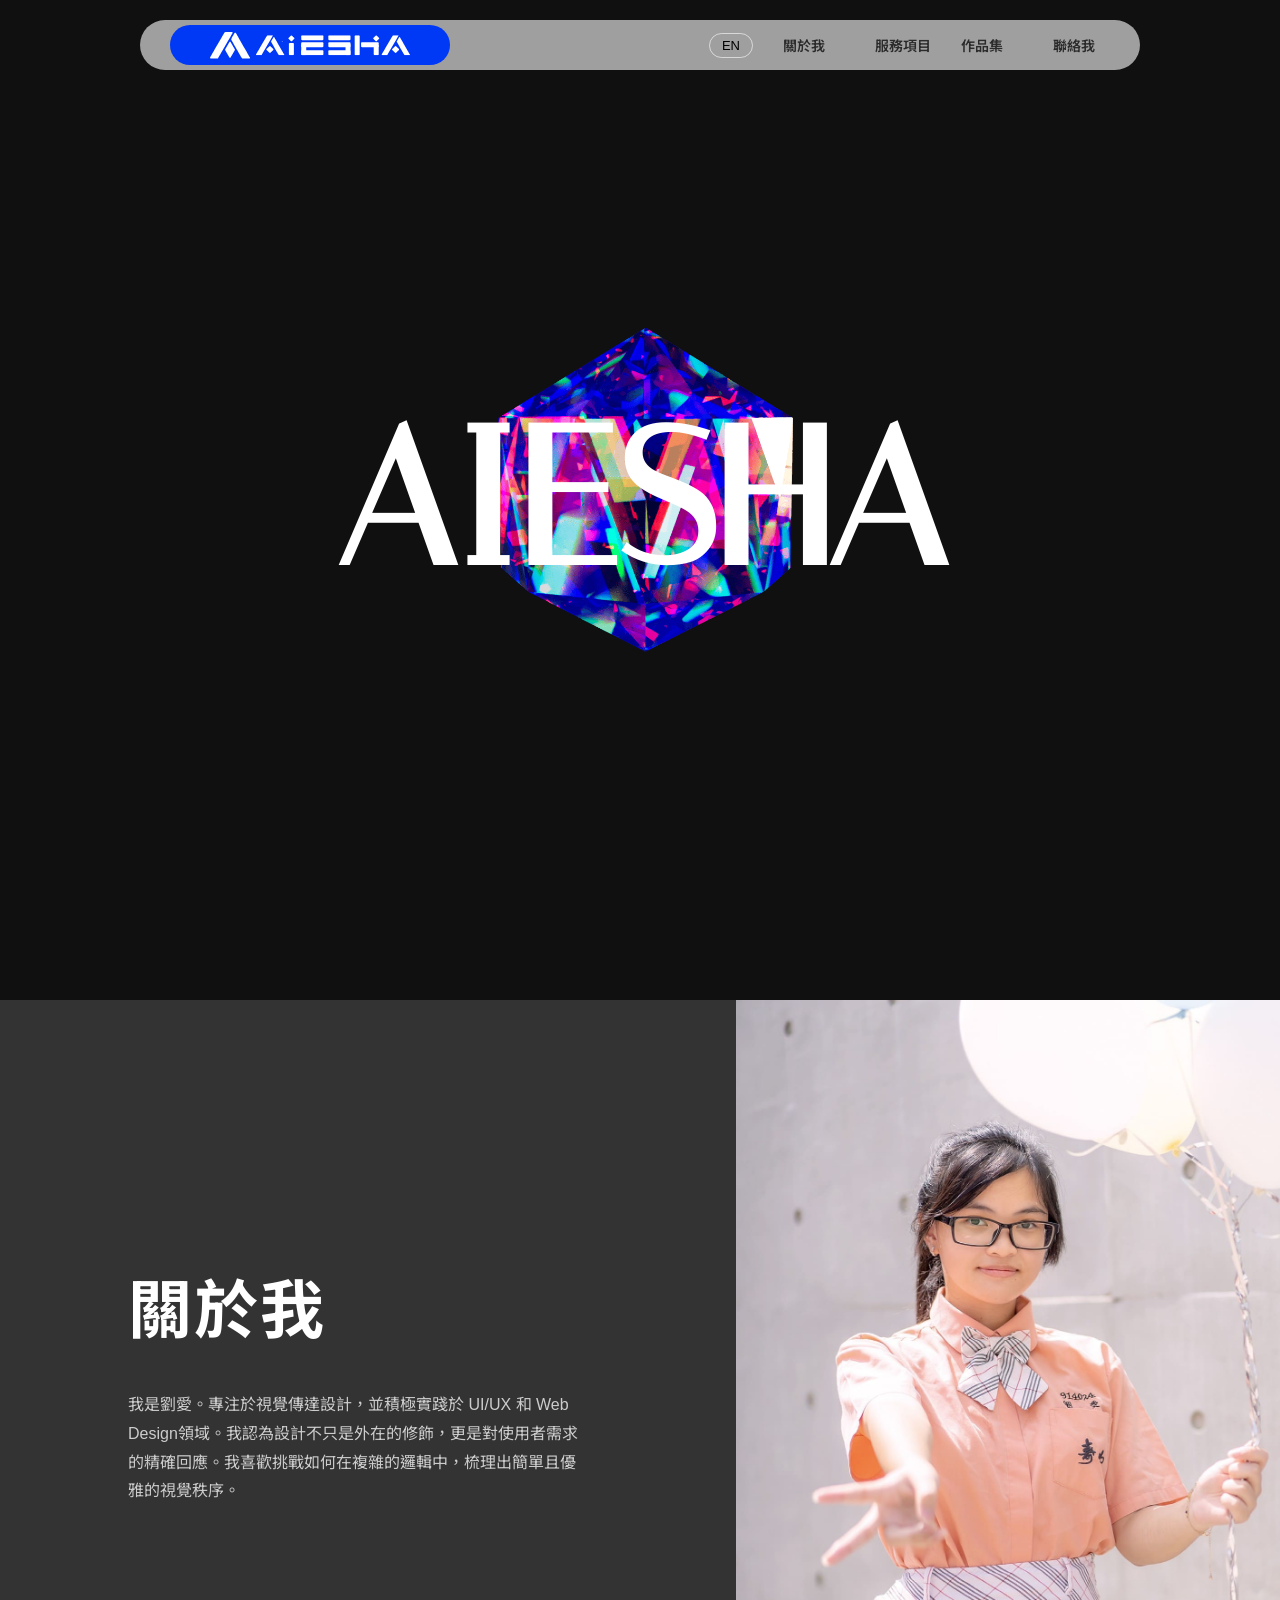
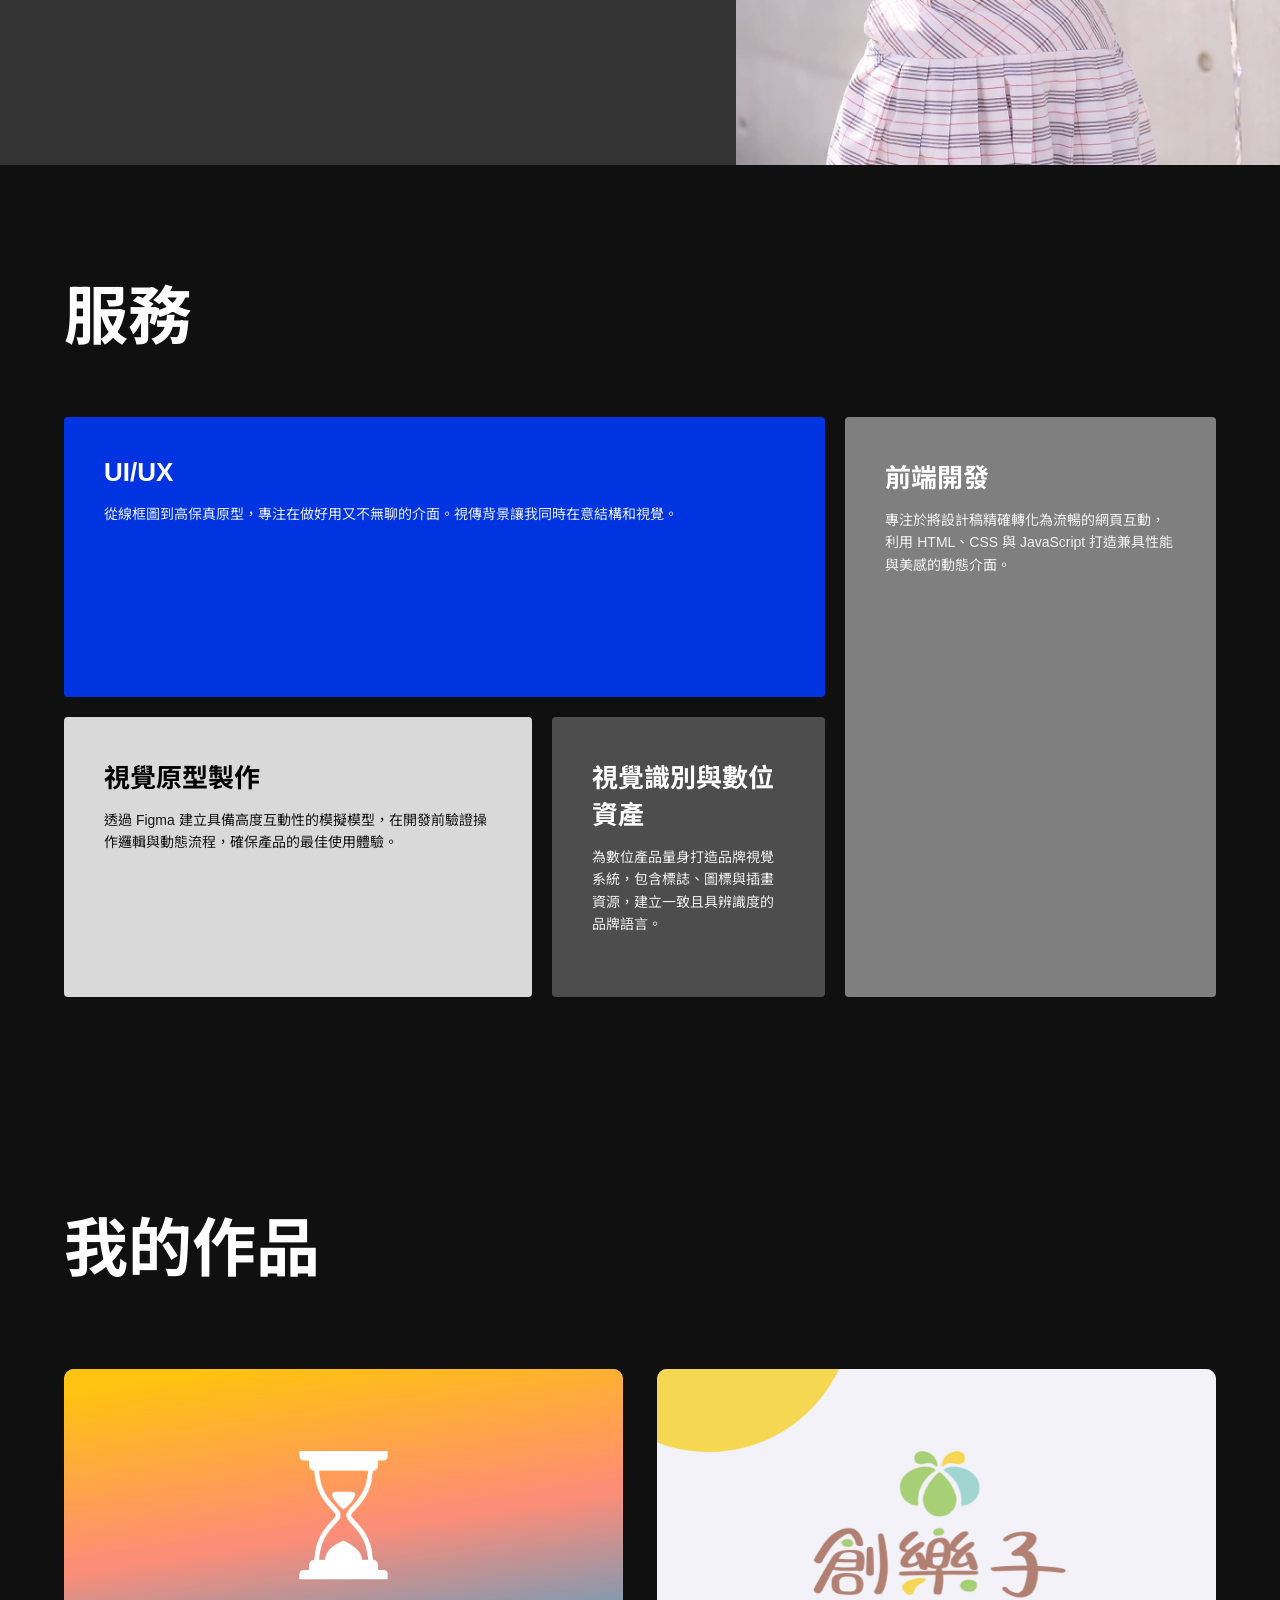
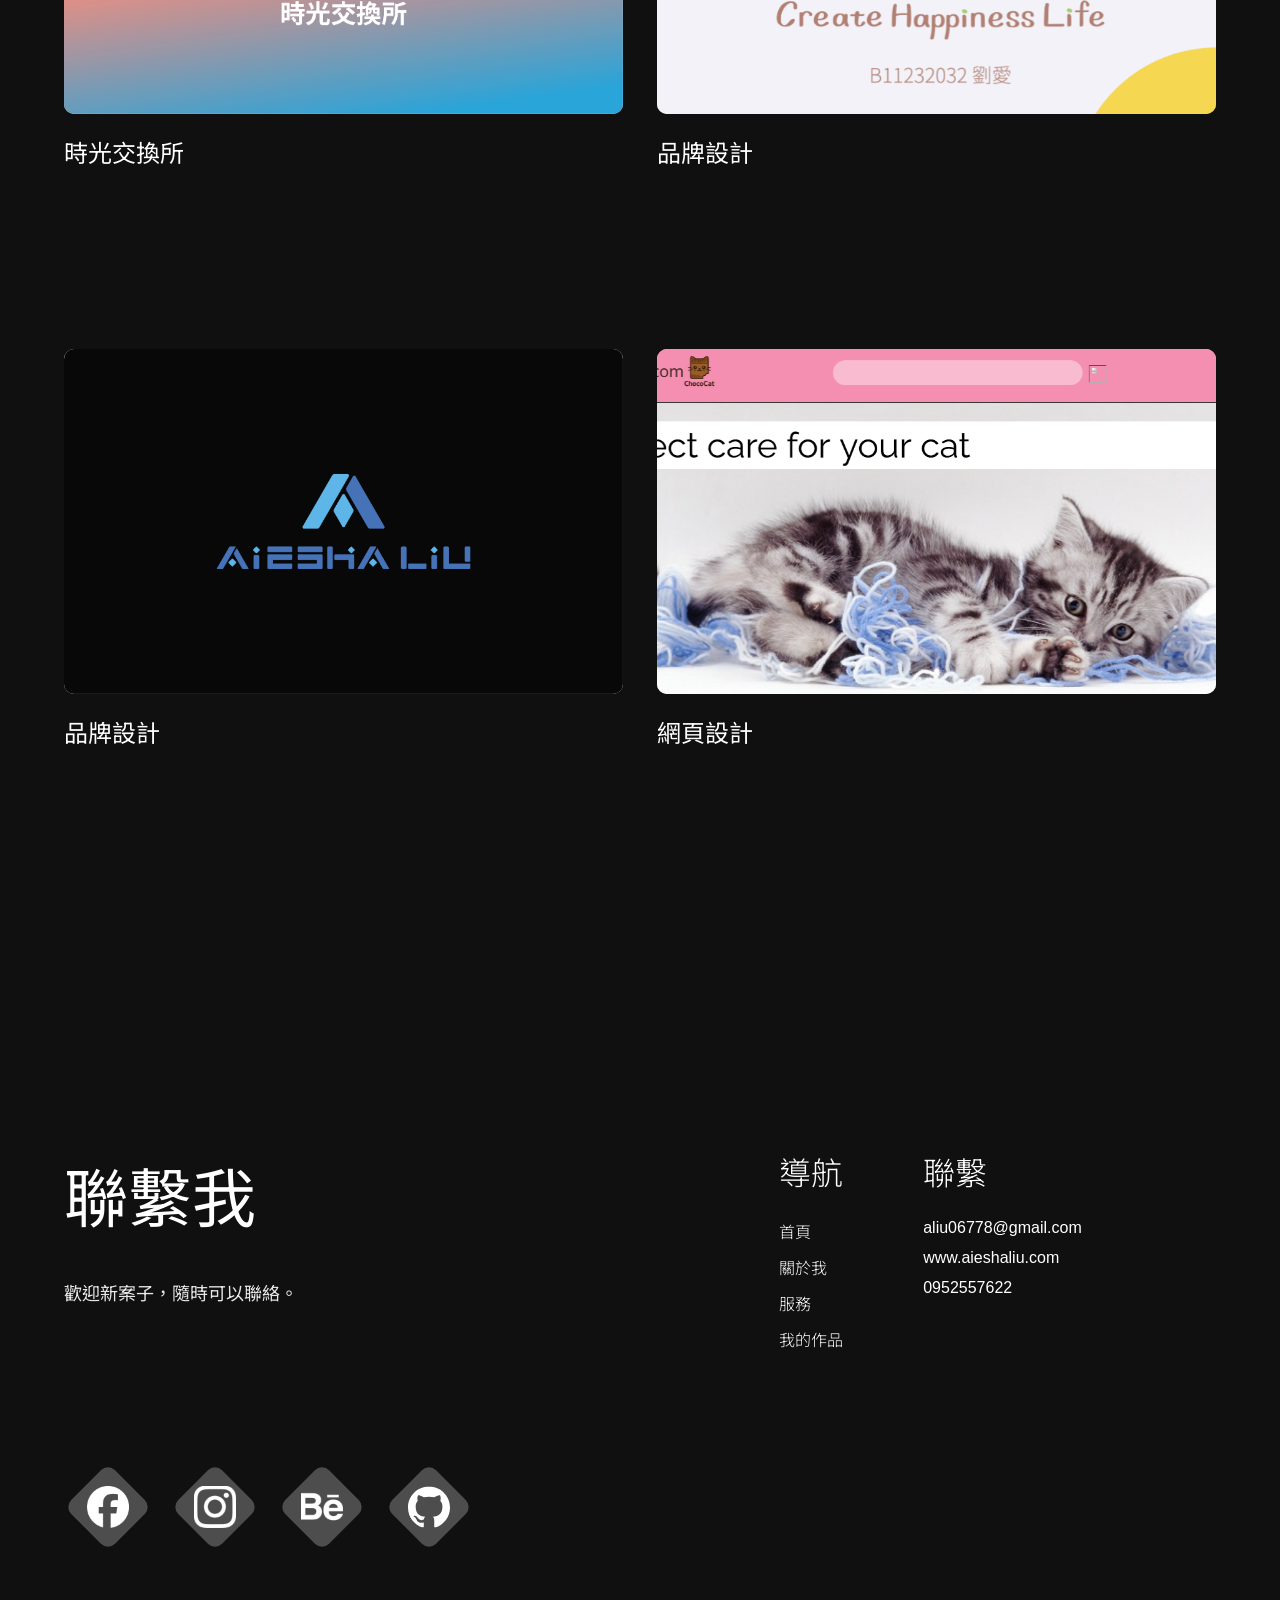
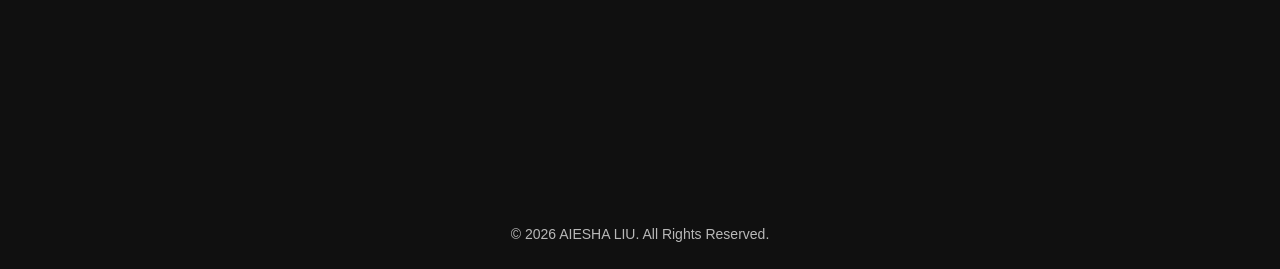
==== commit 43a646f8: "lang switch pc" ====
--- a/index.html
+++ b/index.html
@@ -19,6 +19,7 @@
             </a>
 
             <div class="nav-menu-wrapper">
+                <button id="lang-switch" class="lang-switch-btn">EN</button>
                 <div class="nav-group left">
                     <a href="#about" class="nav-link">
                         <span class="lang-en">About Me</span>
--- a/style.css
+++ b/style.css
@@ -174,6 +174,26 @@
     pointer-events: none;
 }
 
+/* 電腦版語系按鈕樣式 */
+.lang-switch-btn {
+    background: transparent;
+    border: 1px solid rgba(255, 255, 255, 0.6);
+    color: black;
+    padding: 4px 12px;
+    border-radius: 20px;
+    font-size: 13px;
+    cursor: pointer;
+    font-family: 'Arial', sans-serif;
+    transition: var(--transition-smooth);
+    margin-right: 15px; /* 根據排版調整間距 */
+}
+
+.lang-switch-btn:hover {
+    background: white;
+    color: black;
+    border-color: white;
+}
+
 /* 當被選中時，文字變白色才清晰 */
 .nav-link.active, .nav-logo.active .logo-text {
     color: #ffffff !important; /* 強制變白 */
@@ -193,6 +213,10 @@
         padding: 0 8px; /* 減少左右內距，防止推擠 */
         z-index: 1000;
         pointer-events: none; /* 確保背後的內容可以點擊 */
+    }
+
+    .lang-switch-btn {
+    display: none;
     }
 
     .navbar-container {
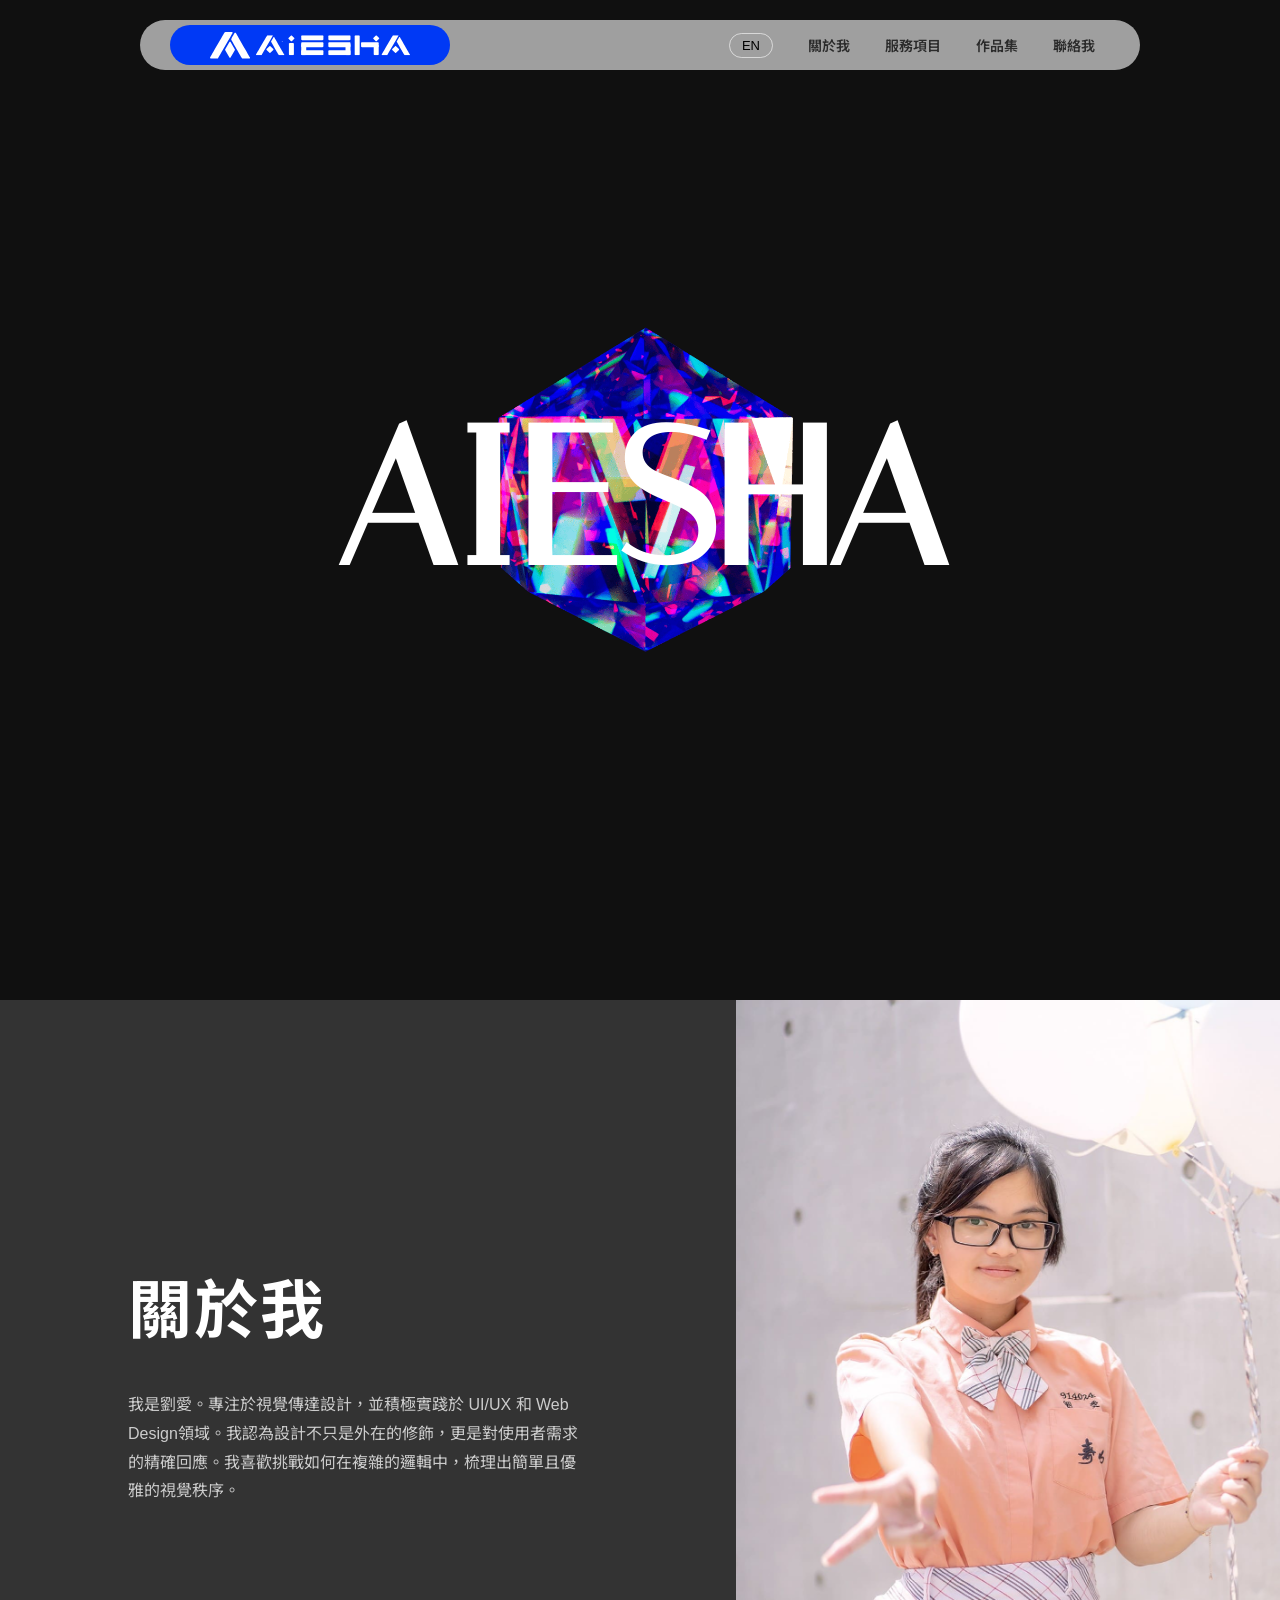
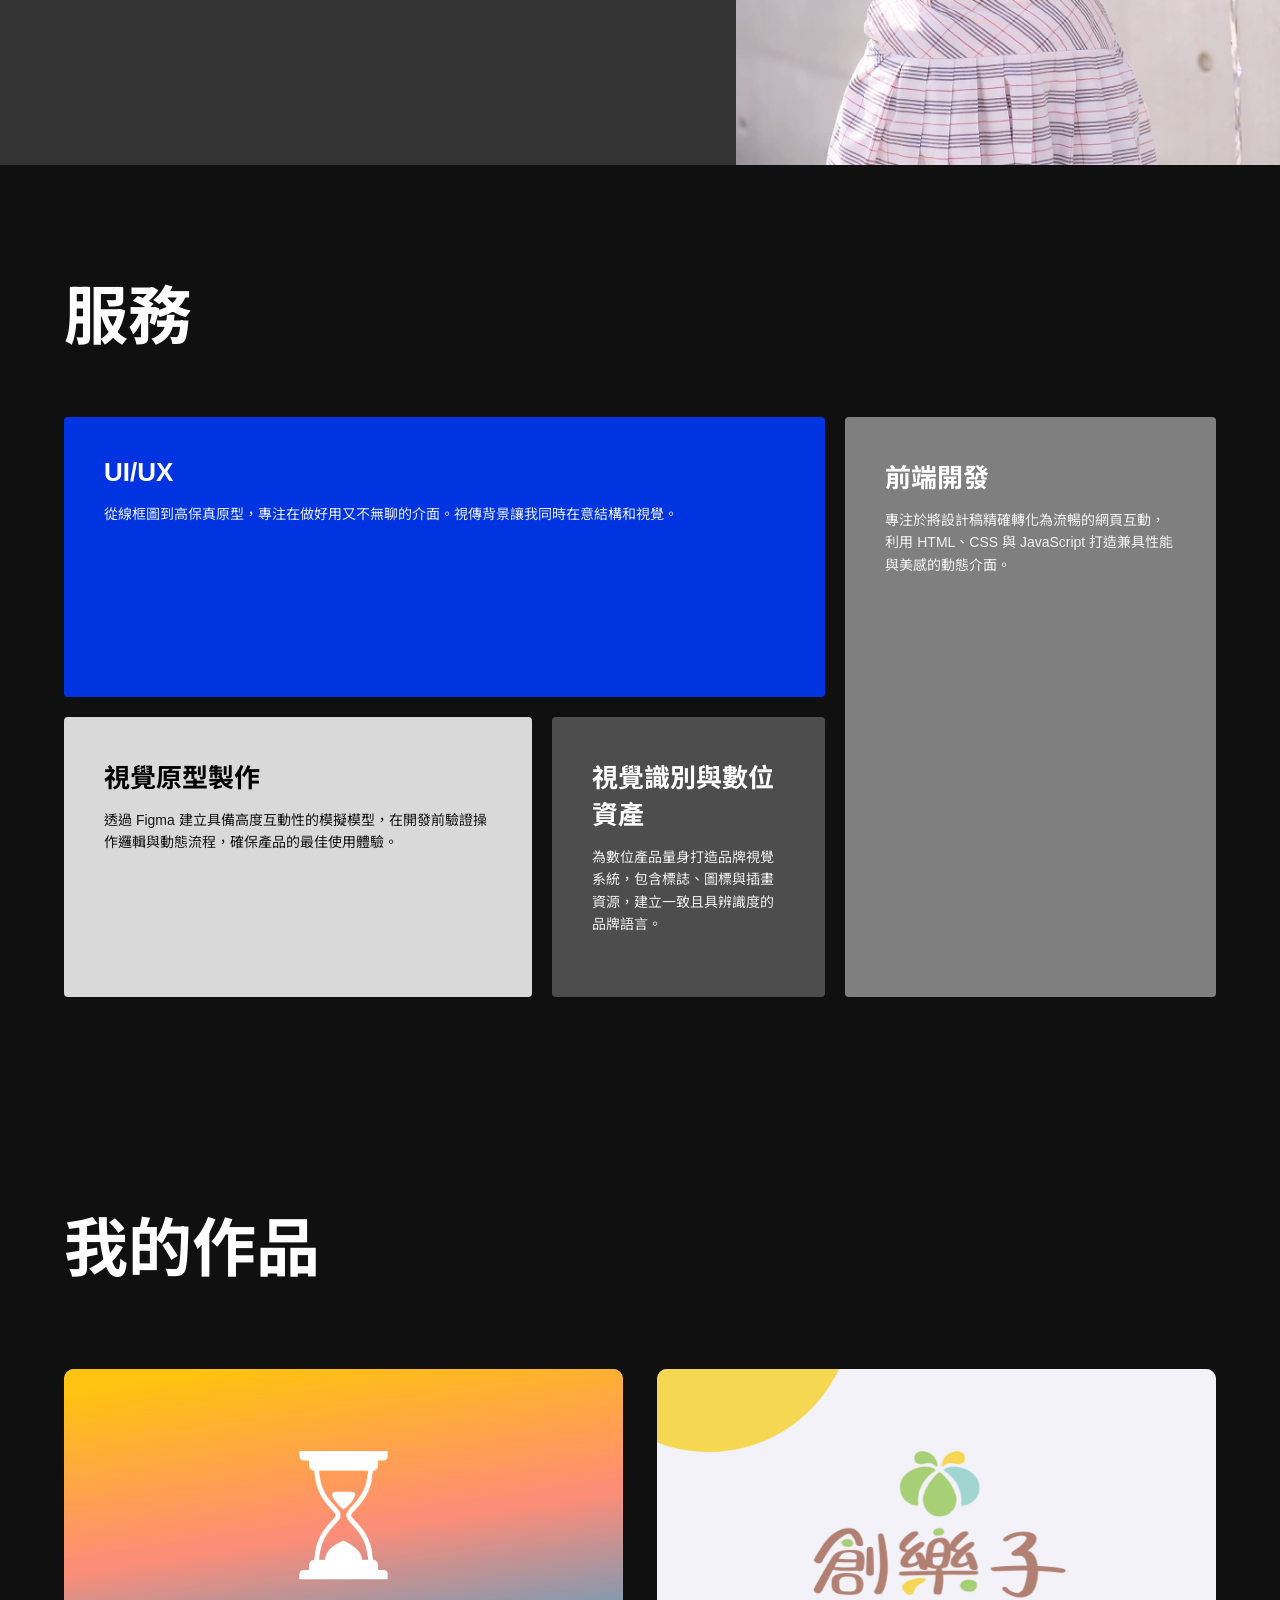
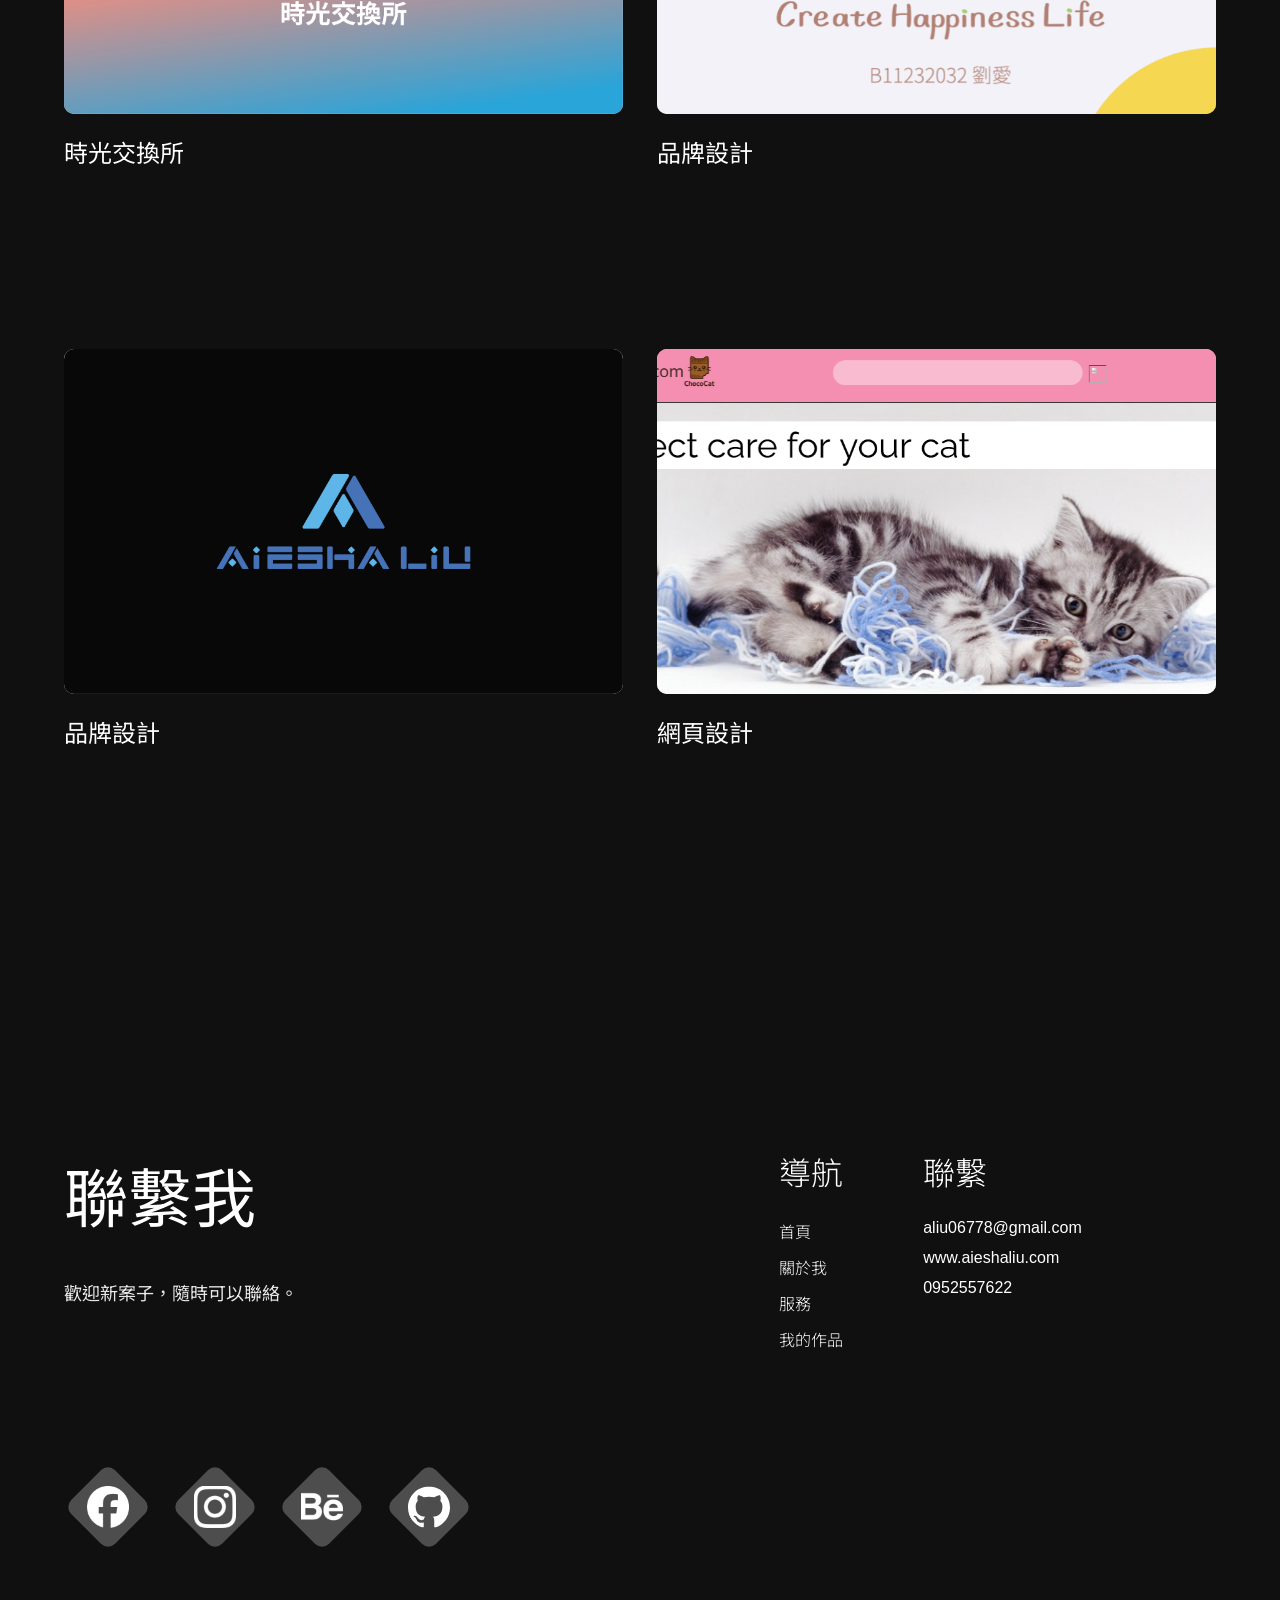
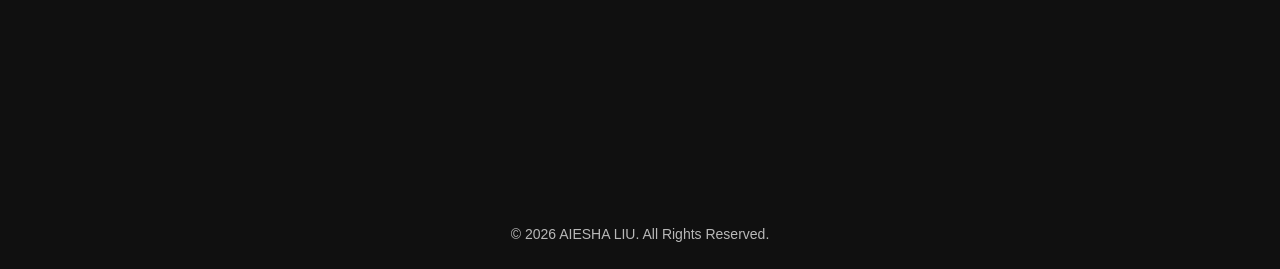
==== commit 1d2e6460: "adjust hero" ====
--- a/index.html
+++ b/index.html
@@ -20,7 +20,6 @@
 
             <div class="nav-menu-wrapper">
                 <button id="lang-switch" class="lang-switch-btn">EN</button>
-                <div class="nav-group left">
                     <a href="#about" class="nav-link">
                         <span class="lang-en">About Me</span>
                         <span class="lang-zh">關於我</span>
@@ -29,9 +28,7 @@
                         <span class="lang-en">Service</span>
                         <span class="lang-zh">服務項目</span>
                     </a>
-                </div>
-
-                <div class="nav-group right">
+                
                     <a href="#my-work" class="nav-link">
                         <span class="lang-en">My Work</span>
                         <span class="lang-zh">作品集</span>
@@ -40,7 +37,6 @@
                         <span class="lang-en">Contact</span>
                         <span class="lang-zh">聯絡我</span>
                     </a>
-                </div>
             </div>
 
             <div class="mobile-controls">
--- a/style.css
+++ b/style.css
@@ -5,10 +5,11 @@
     box-sizing: border-box;
 }
 
-body {
+html, body {
     background-color: #101010;
     font-family: 'Arial', 'Noto Sans TC', sans-serif;
     overflow-x: hidden;
+    max-width: 100%;
 }
 
 h2{
@@ -82,20 +83,6 @@
     display: flex;
     justify-content: center;
     align-items: center;
-}
-
-.nav-group {
-    display: flex;
-    align-items: center;
-    gap: 20px
-}
-
-.nav-group.right {
-    justify-content: center; /* 右側組靠中間對齊 */
-}
-
-.nav-group.left {
-    justify-content: center; 
 }
 
 .nav-link, .logo-text {
@@ -200,23 +187,28 @@
 }
 
 /* --- 桌機版基礎微調 (確保原本 layout 不動) --- */
-.nav-menu-wrapper { display: flex; align-items: center; }
+.nav-menu-wrapper {
+    display: flex;
+    align-items: center;
+    gap: 5px;
+}
 .mobile-controls { display: none; } /* 桌機隱藏手機控制項 */
 
-/* --- 手機版重構 --- */
+/* --- 手機版 --- */
 @media (max-width: 768px) {
     .header-wrapper {
         top: 4px;
         left: 0;
         right: 0;
         width: 100%;
-        padding: 0 8px; /* 減少左右內距，防止推擠 */
+        padding: 0 8px;
         z-index: 1000;
-        pointer-events: none; /* 確保背後的內容可以點擊 */
+        pointer-events: none;
+        box-sizing: border-box;
     }
 
     .lang-switch-btn {
-    display: none;
+        display: none;
     }
 
     .navbar-container {
@@ -224,47 +216,53 @@
         backdrop-filter: blur(15px);
         -webkit-backdrop-filter: blur(15px);
         width: 100%;
-        min-width: unset;
-        height: 53px;
+        max-width: 100%;
+        min-width: 0;
+        height: auto;
+        min-height: 50px;
         border-radius: 26px;
-        padding: 0 6px; /* 內部元件離邊緣再縮一點 */
-        pointer-events: auto; /* 讓導覽列恢復點擊 */
+        padding: 6px 10px;
+        pointer-events: auto;
+        display: flex;
+        align-items: center;
+        box-sizing: border-box;
+    }
+
+    .navbar {
+        padding: 0;
+        width: 100%;
         display: flex;
         justify-content: space-between;
         align-items: center;
-    }
-
-    .navbar {
-        padding: 0;
-        justify-content: space-between;
-    }
-
-    /* Logo 靠左且藍底白字樣式 */
+        box-sizing: border-box;
+        gap: 0;
+    }
+
     .nav-logo {
-        padding: 10px 10px;
+        padding: 6px 12px;
         background-color: var(--primary-blue);
         border-radius: 20px;
-        transform: scale(1.5); /* 核心關鍵：將 Logo 整體放大，突破 header 高度限制 */
-        transform-origin: left center;
-        order: 1;
-    }
+        transform: none;
+        flex-shrink: 0;
+        max-width: 60%;
+    }
+    
     .main-logo {
-        width: 65px;
-        filter: brightness(0) invert(1) !important; /* 強制變白 */
-    }
-
-    /* 隱藏桌機指示器 */
+        width: 80px;
+        height: auto;
+        display: block;
+        filter: brightness(0) invert(1) !important;
+    }
+
     #nav-indicator { display: none !important; }
 
-    /* 手機控制區 (語言+漢堡) */
     .mobile-controls {
         display: flex;
         align-items: center;
-        gap: 15px;
-        order: 2;
-    }
-
-    /* 語言切換按鈕樣式 */
+        gap: 10px;
+        flex-shrink: 0;
+    }
+
     .mobile-lang-btn {
         background: none;
         border: 1px solid #101010;
@@ -273,17 +271,20 @@
         font-size: 13px;
         font-weight: bold;
         cursor: pointer;
+        white-space: nowrap;
     }
 
     .hamburger-menu {
         width: 18px;
         height: 12px;
-        margin: 0 10px 0 0;
+        margin: 0 4px 0 0;
         display: flex;
         flex-direction: column;
         justify-content: space-between;
         cursor: pointer;
-    }
+        flex-shrink: 0;
+    }
+
     .hamburger-menu span {
         display: block;
         width: 100%;
@@ -292,26 +293,26 @@
         transition: 0.3s;
     }
 
-    /* 導覽選單展開樣式 */
     .nav-menu-wrapper {
-        display: none; /* 預設隱藏 */
-        position: fixed;
-        top: 65px;
-        left: 8px;     /* 與 header-wrapper 的 padding 保持一致 */
-        right: 8px;
-        width: calc(100% - 20px); /* 扣除左右邊距，使其置中 */
-        background: rgba(255, 255, 255, 0.6); 
-        backdrop-filter: blur(15px);
-        -webkit-backdrop-filter: blur(15px);
-        flex-direction: column;
-        padding: 10px;
-        border-radius: 20px;
-        box-shadow: 0 10px 30px rgba(0,0,0,0.1);
-        z-index: 999;
+    display: none;
+    position: fixed;
+    top: 65px;
+    left: 8px;
+    right: 8px;
+    width: calc(100% - 16px);
+    background: rgba(255, 255, 255, 0.6); 
+    backdrop-filter: blur(15px);
+    -webkit-backdrop-filter: blur(15px);
+    flex-direction: column;
+    padding: 10px;
+    border-radius: 20px;
+    box-shadow: 0 10px 30px rgba(0,0,0,0.1);
+    z-index: 999;
+    box-sizing: border-box;
     }
 
     .nav-menu-wrapper.active {
-        display: flex; /* 點擊後顯示 */
+        display: flex;
     }
 
     .nav-group {
@@ -327,7 +328,10 @@
         text-align: center;
     }
 
-    /* 隱藏原本懸浮在右下的語言按鈕 */
+    .nav-link.active {
+    color: var(--primary-blue) !important;
+    }
+
     .lang-btn-container {
         display: none;
     }
@@ -427,6 +431,22 @@
     white-space: nowrap; /* 文字不換行 */
 }
 
+@media (max-width: 768px) {
+    .hero {
+        height: auto;
+        padding: 80px 0;
+    }
+    
+    .hero-container {
+        width: 90%;
+        max-width: 240px;
+    }
+
+    .hero-title {
+        font-size: clamp(40px, 10vw, 94px);
+    }
+}
+
 .about-section {
     width: 100%;
     height: 765px;
@@ -486,7 +506,7 @@
 }
 
 /* 手機版響應式 */
-@media (max-width: 1024px) {
+@media (max-width: 768px) {
     .about-section {
         height: auto;
         padding: 80px 0;
